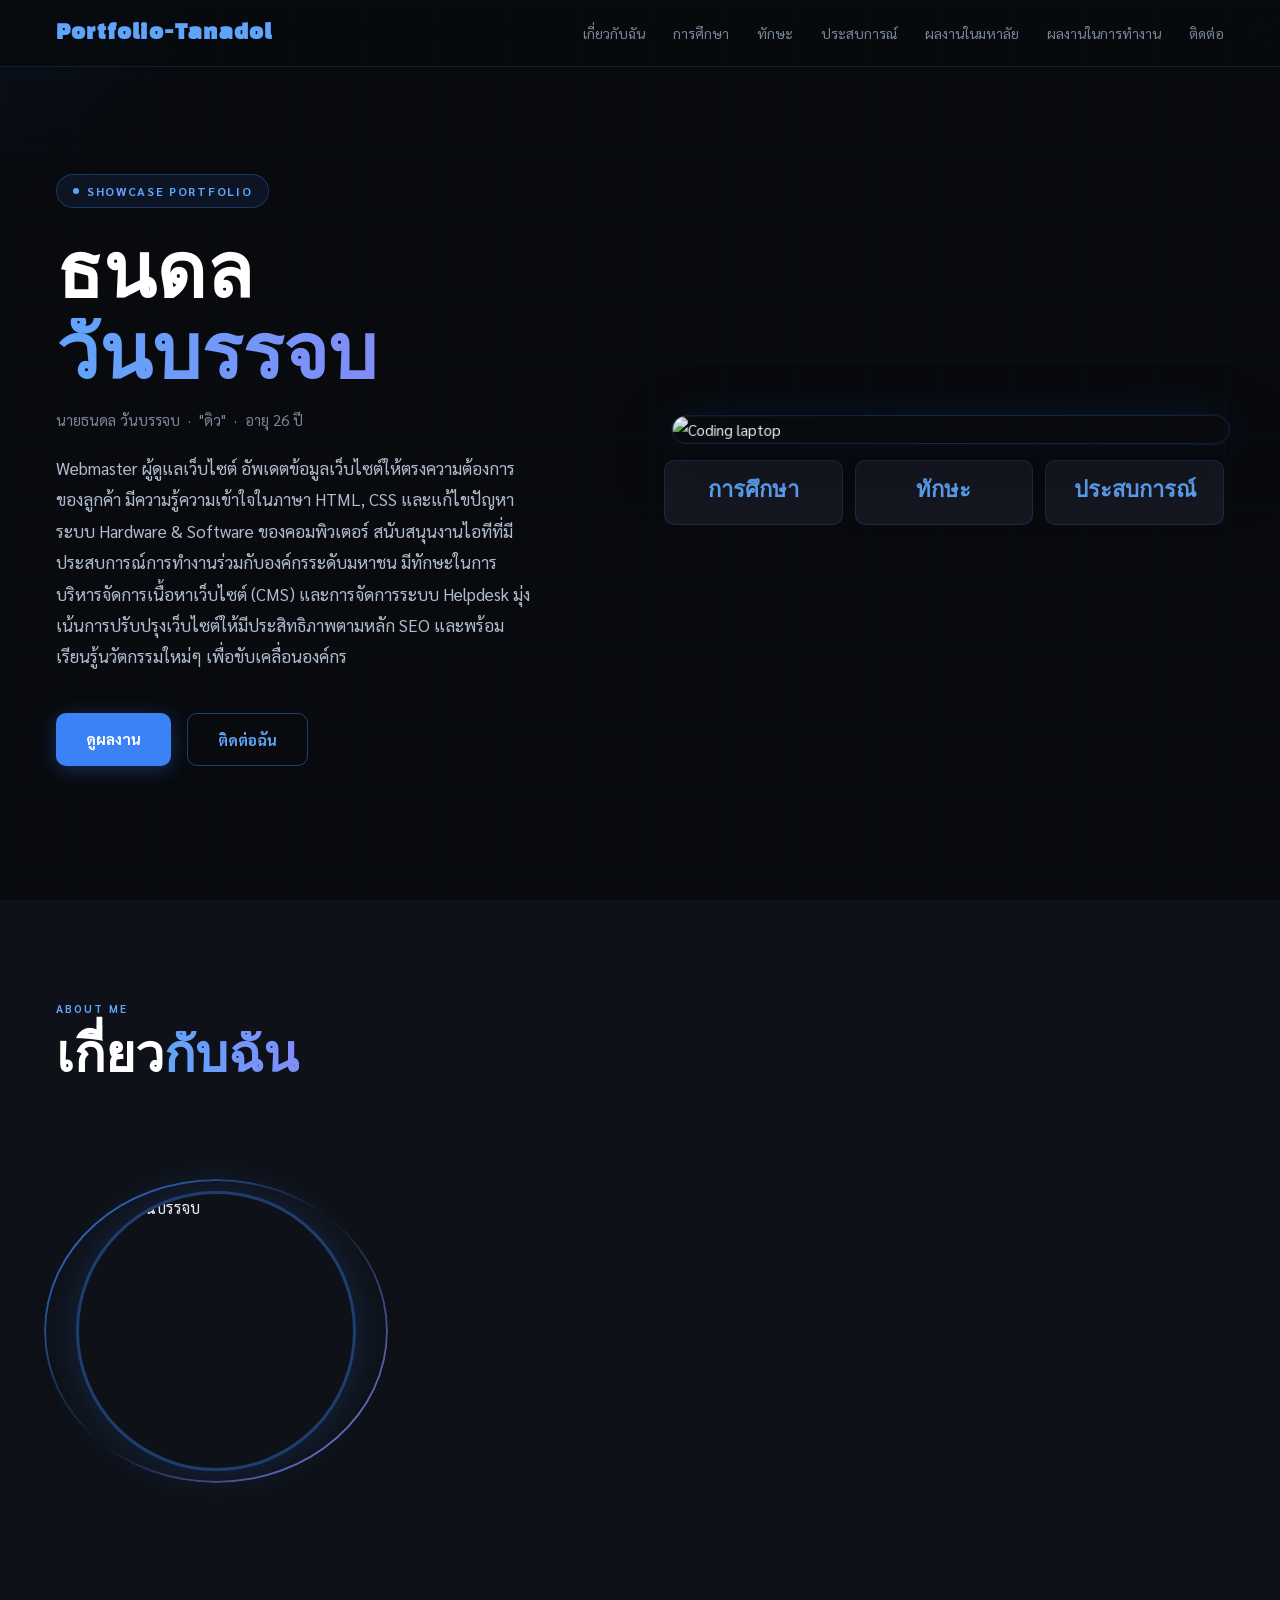
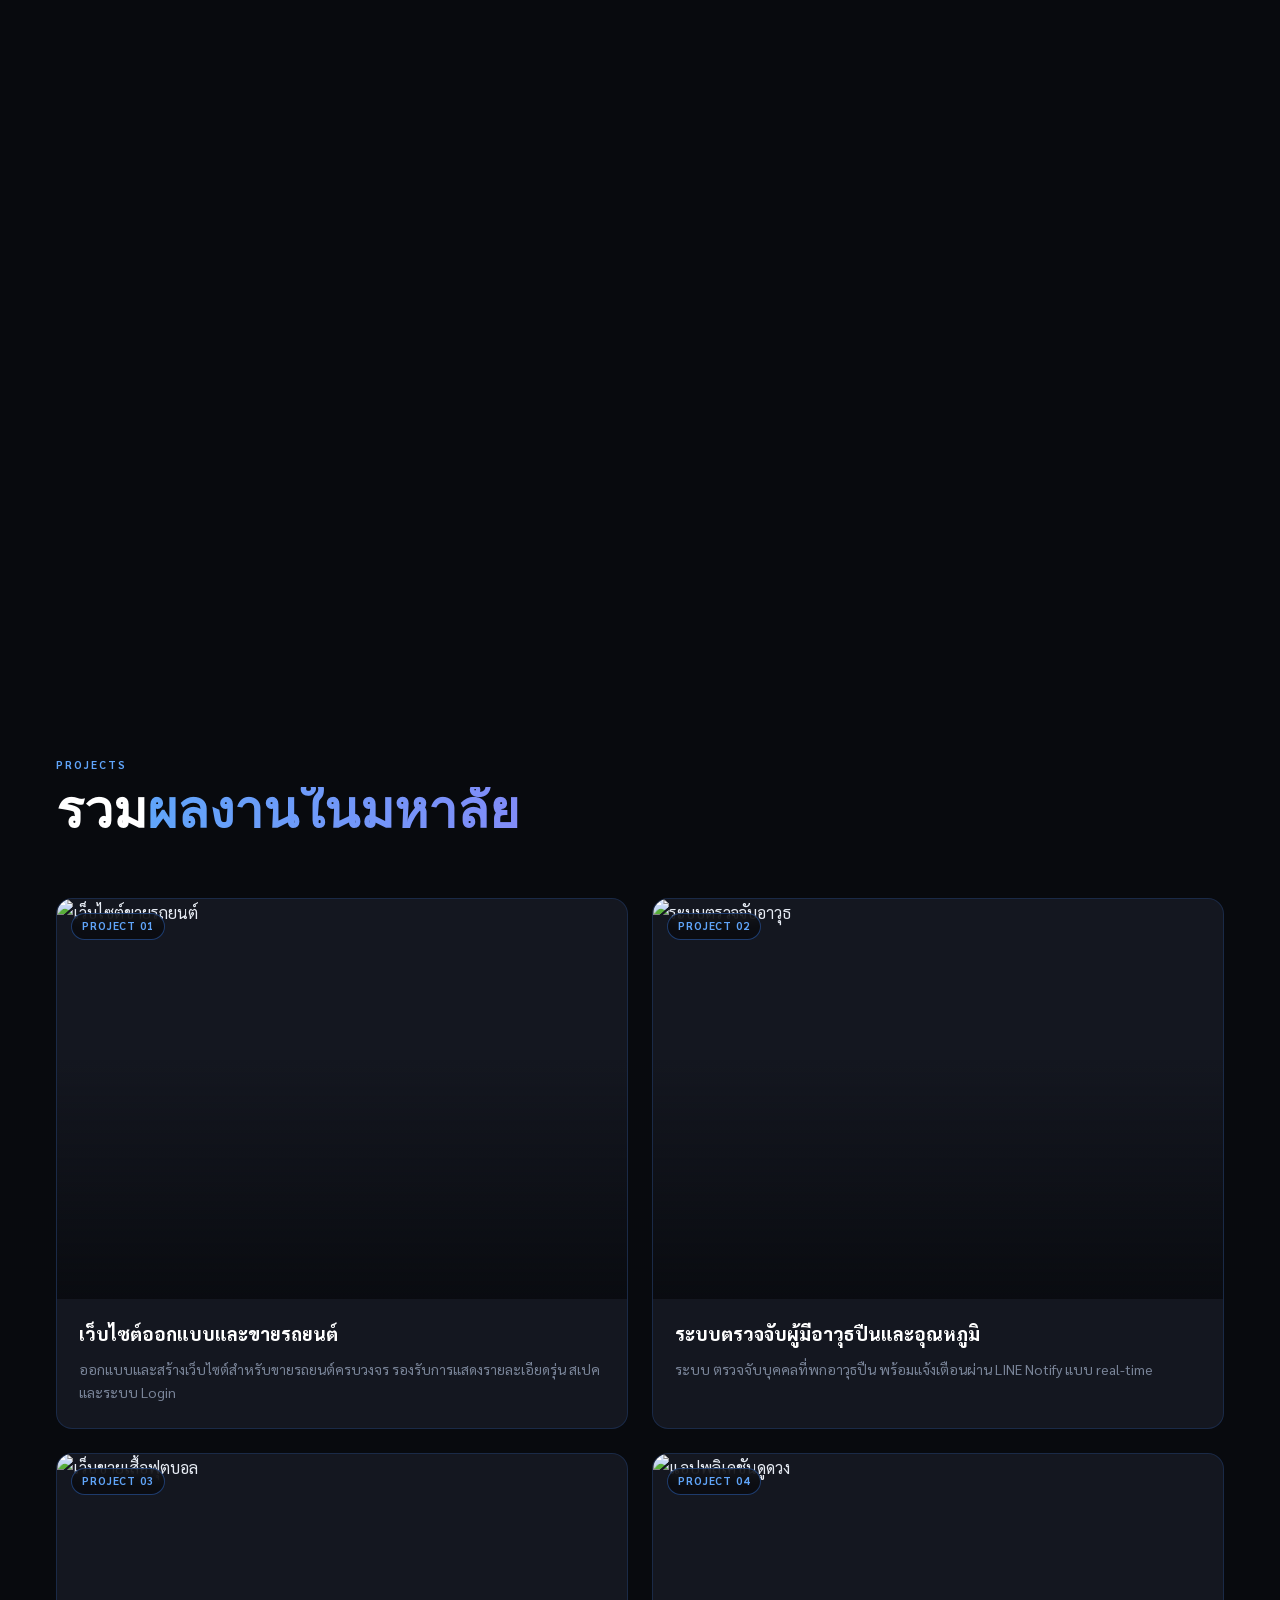
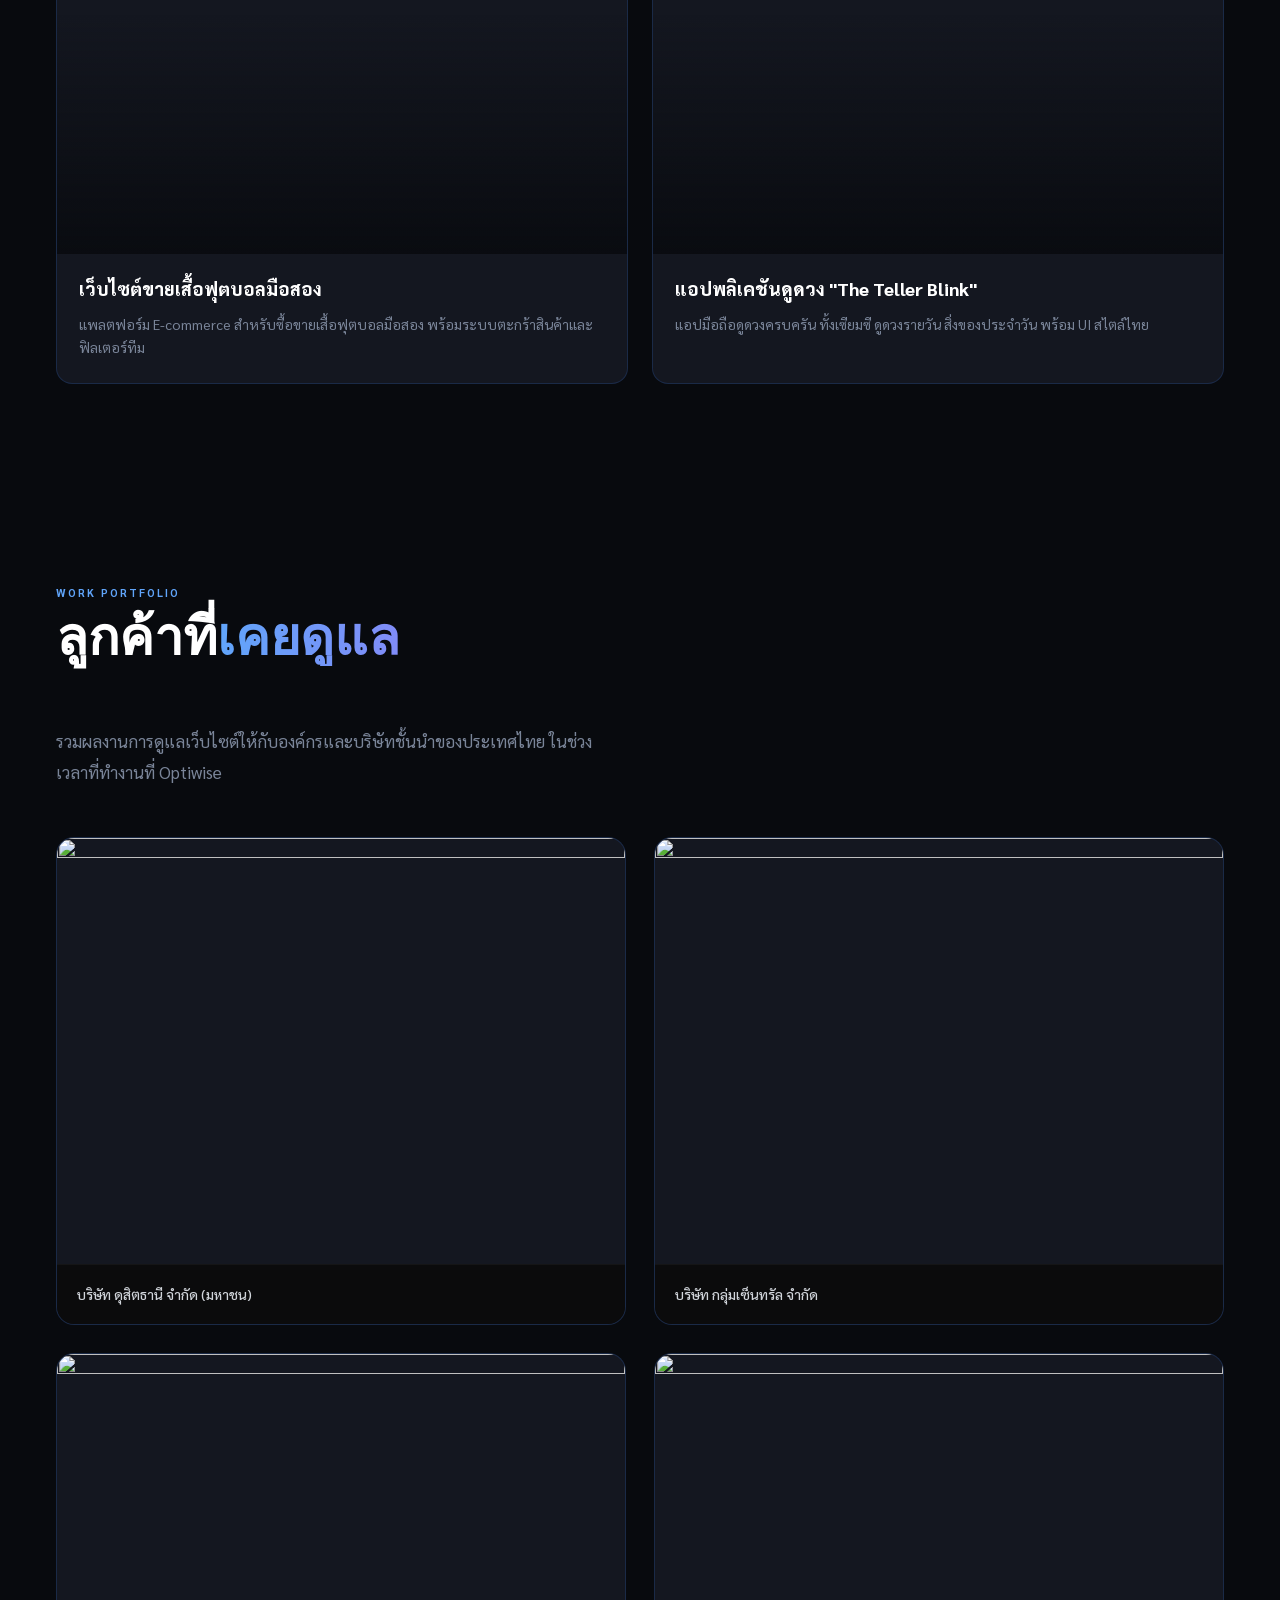
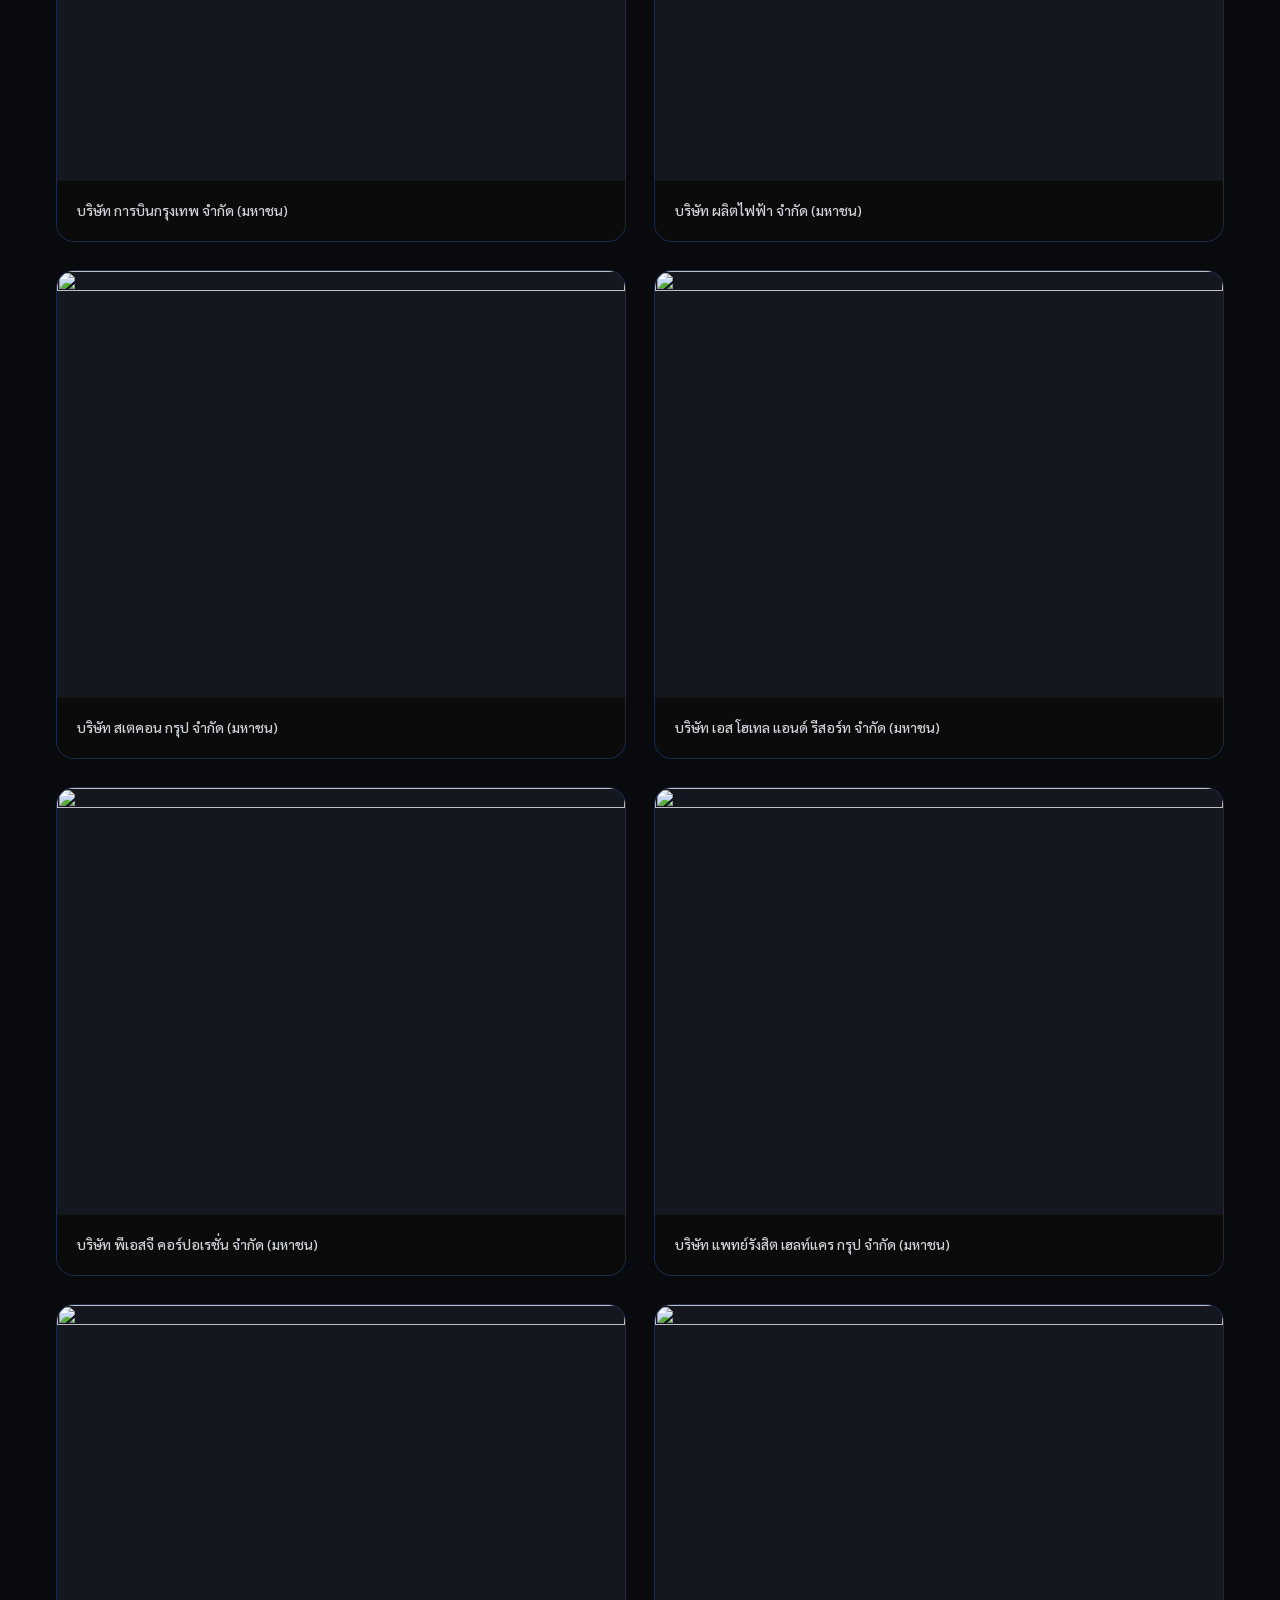
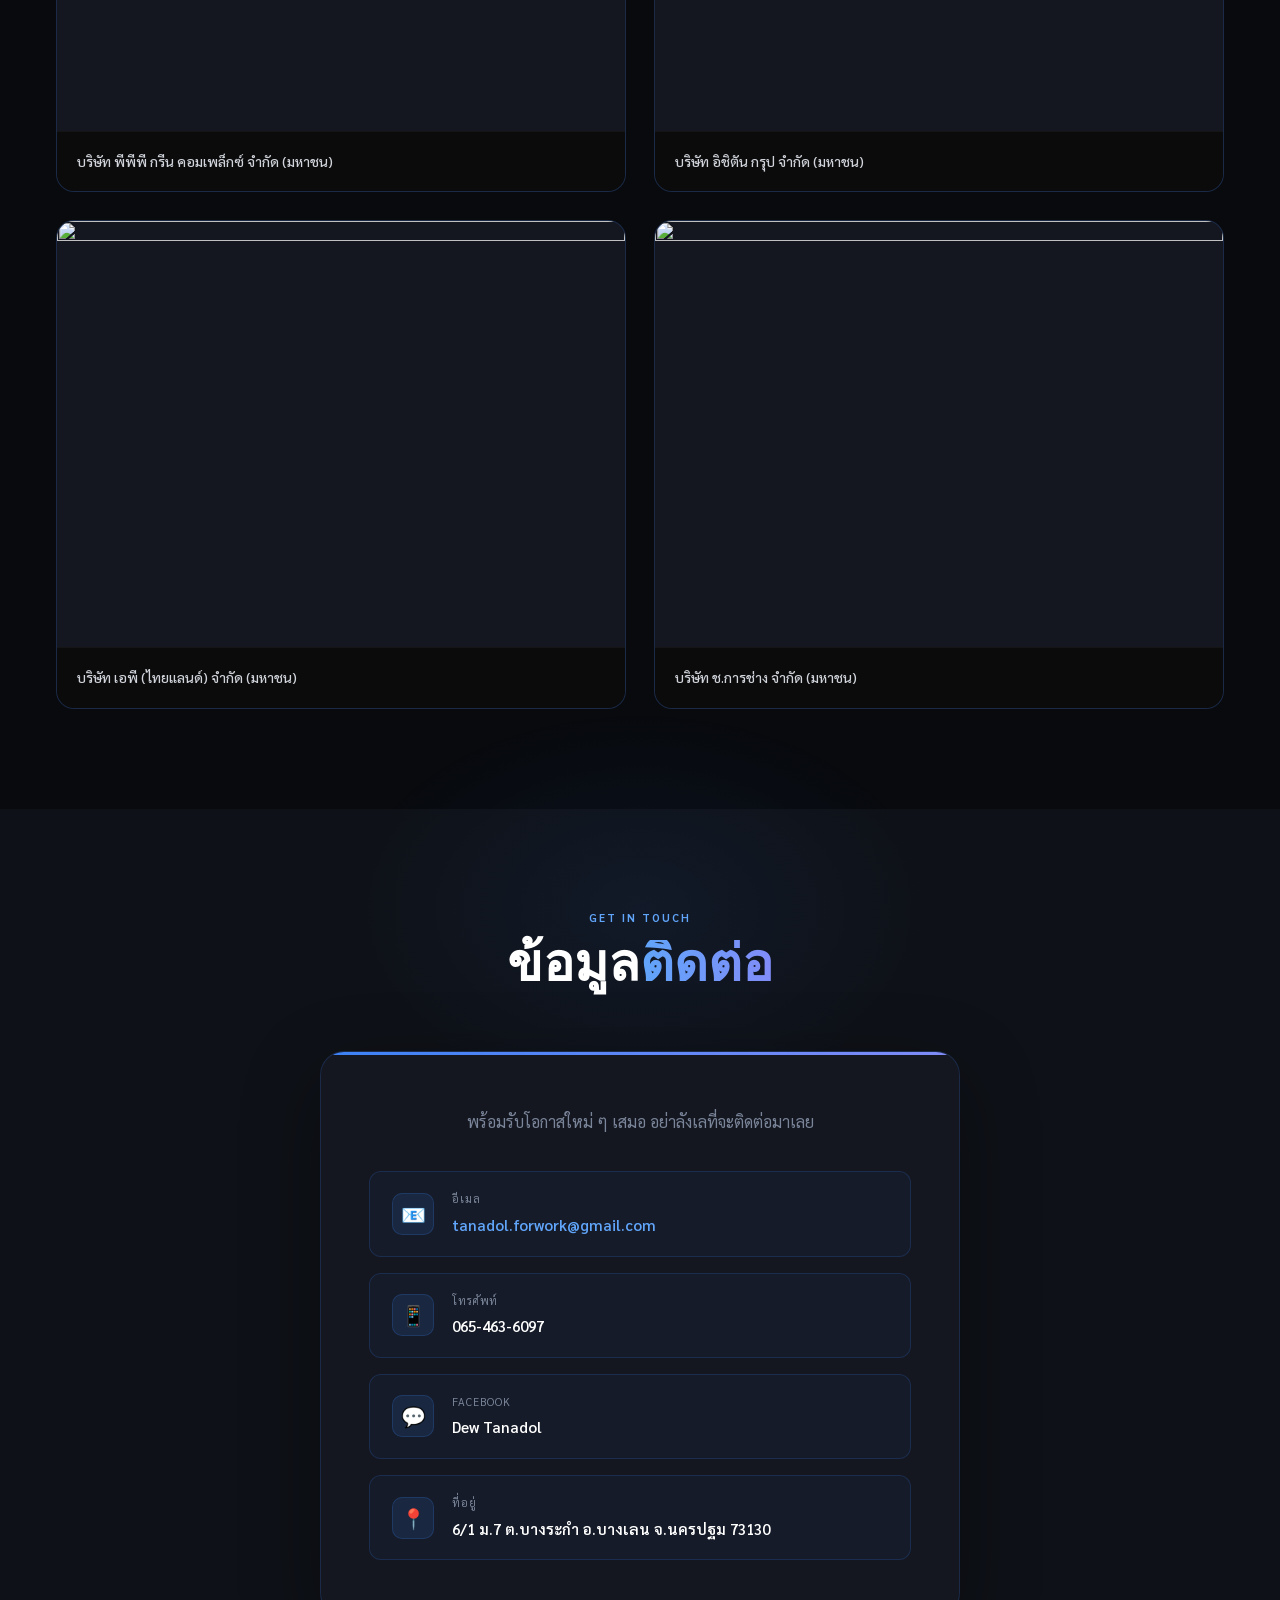
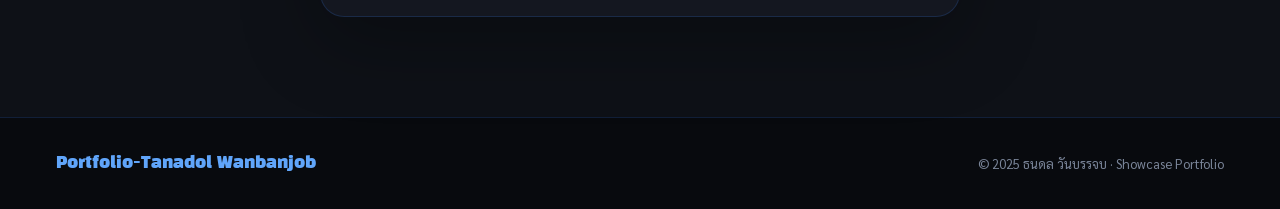
==== index.html @ cc764ca2 "Add additional font styles and preconnect links" ====
<!DOCTYPE html>
<html lang="th">

<head>
  <meta charset="UTF-8">
  <meta name="viewport" content="width=device-width, initial-scale=1.0">
  <title>Portfolio-Tanadol Wanbanjob</title>
  <link
    href="https://fonts.googleapis.com/css2?family=Sarabun:wght@300;400;600;700;800&family=Black+Han+Sans&display=swap"
    rel="stylesheet">
  <link rel="stylesheet" href="css/style.css">
  <link rel="preconnect" href="https://fonts.googleapis.com">
  <link rel="preconnect" href="https://fonts.gstatic.com" crossorigin>
  <link rel="stylesheet" href="https://cdnjs.cloudflare.com/ajax/libs/font-awesome/6.5.2/css/all.min.css">
  <link href="https://fonts.googleapis.com/css2?family=Prompt:wght@300;400;600&family=Plus+Jakarta+Sans:wght@400;700&display=swap" rel="stylesheet">
</head>

<body>

  <div id="progress"></div>
  <div class="cursor-glow" id="cursorGlow"></div>

  <!-- NAV -->
  <nav id="mainNav">
    <a class="nav-logo" href="#hero">Portfolio-Tanadol</a>
    <ul class="nav-links">
      <li><a href="#about">เกี่ยวกับฉัน</a></li>
      <li><a href="#education">การศึกษา</a></li>
      <li><a href="#skills">ทักษะ</a></li>
      <li><a href="#experience">ประสบการณ์</a></li>
      <li><a href="#college-projects">ผลงานในมหาลัย</a></li>
      <li><a href="#work-projects">ผลงานในการทำงาน</a></li>
      <li><a href="#contact">ติดต่อ</a></li>
    </ul>
  </nav>

  <!-- HERO -->
  <section id="hero">
    <div class="hero-particles" id="particles"></div>
    <div class="hero-grid-lines"></div>

    <div class="hero-left">
      <div class="hero-tag">
        <div class="dot"></div>Showcase Portfolio
      </div>
      <h1 class="hero-name">ธนดล<br><span class="blue">วันบรรจบ</span></h1>
      <p class="hero-subtitle">นายธนดล วันบรรจบ &nbsp;·&nbsp; "ดิว" &nbsp;·&nbsp; อายุ 26 ปี</p>
      <p class="hero-desc">Webmaster ผู้ดูแลเว็บไซต์ อัพเดตข้อมูลเว็บไซต์ให้ตรงความต้องการของลูกค้า
        มีความรู้ความเข้าใจในภาษา HTML, CSS และแก้ไขปัญหาระบบ Hardware &amp; Software ของคอมพิวเตอร์
        สนับสนุนงานไอทีที่มีประสบการณ์การทำงานร่วมกับองค์กรระดับมหาชน มีทักษะในการบริหารจัดการเนื้อหาเว็บไซต์ (CMS)
        และการจัดการระบบ Helpdesk มุ่งเน้นการปรับปรุงเว็บไซต์ให้มีประสิทธิภาพตามหลัก SEO และพร้อมเรียนรู้นวัตกรรมใหม่ๆ
        เพื่อขับเคลื่อนองค์กร</p>
      <div class="hero-cta">
        <a href="#work-projects" class="btn btn-primary">ดูผลงาน</a>
        <a href="#contact" class="btn btn-outline">ติดต่อฉัน</a>
      </div>
    </div>

    <div class="hero-right">
      <div class="hero-laptop-frame">
        <img src="/Portfolio/assets/notebook-1.webp" alt="Coding laptop" loading="eager">
      </div>
      <div class="hero-stats">
        <div class="stat-pill">
          <div class="stat-num">การศึกษา</div>
          <div class="stat-lbl"></div>
        </div>
        <div class="stat-pill">
          <div class="stat-num">ทักษะ</div>
          <div class="stat-lbl"></div>
        </div>
        <div class="stat-pill">
          <div class="stat-num">ประสบการณ์</div>
          <div class="stat-lbl"></div>
        </div>
      </div>
    </div>
  </section>

  <!-- ABOUT -->
  <section id="about">
    <div class="section-label reveal">About Me</div>
    <h2 class="section-title reveal">เกี่ยว<span class="blue">กับฉัน</span></h2>
    <div class="about-grid">
      <div class="profile-wrap reveal">
        <div class="profile-ring"></div>
        <img src="/Portfolio/assets/tanadol-1.webp" alt="ธนดล วันบรรจบ" class="profile-img">
        <div class="profile-badge">Webmaster</div>
      </div>
      <div class="info-grid reveal reveal-delay-1">
        <div class="info-row"><span class="info-label">ชื่อ</span><span class="info-value">นายธนดล วันบรรจบ</span></div>
        <div class="info-row"><span class="info-label">ชื่อเล่น</span><span class="info-value">ดิว</span></div>
        <div class="info-row"><span class="info-label">อายุ</span><span class="info-value">26 ปี</span></div>
        <div class="info-row"><span class="info-label">อีเมล</span><span class="info-value"><a
              href="mailto:tanadol.forwork@gmail.com">tanadol.forwork@gmail.com</a></span></div>
        <div class="info-row"><span class="info-label">โทรศัพท์</span><span class="info-value">065-463-6097</span></div>
        <div class="info-row"><span class="info-label">Facebook</span><span class="info-value">Dew Tanadol</span></div>
        <div class="info-row"><span class="info-label">ที่อยู่</span><span class="info-value">6/1 ม.7 ต.บางระกำ อ.บางเลน
            จ.นครปฐม 73130</span></div>
      </div>
    </div>
  </section>

  <!-- EDUCATION -->
  <section id="education">
    <div class="section-label reveal">Education</div>
    <h2 class="section-title reveal">การ<span class="blue">ศึกษา</span></h2>
    <div class="edu-grid">
      <div class="edu-card reveal">
        <img src="/Portfolio/assets/school-1.webp" alt="โรงเรียนพระปฐมวิทยาลัย" class="edu-img">
        <div class="edu-body">
          <div class="edu-year">2018</div>
          <div class="edu-school">โรงเรียนพระปฐมวิทยาลัย</div>
          <div class="edu-detail">แผนการเรียนวิทย์-คอม (วิทยาศาสตร์-คอมพิวเตอร์)</div>
        </div>
      </div>
      <div class="edu-card reveal reveal-delay-1">
        <img src="/Portfolio/assets/college-1.webp" alt="มหาวิทยาลัยศิลปากร" class="edu-img">
        <div class="edu-body">
          <div class="edu-year">2023</div>
          <div class="edu-school">มหาวิทยาลัยศิลปากร</div>
          <div class="edu-detail">คณะวิทยาศาสตร์ · สาขาเทคโนโลยีสารสนเทศ</div>
        </div>
      </div>
    </div>
  </section>

  <!-- SKILLS -->
  <section id="skills">
    <div class="section-label reveal">Skills</div>
    <h2 class="section-title reveal">ความ<span class="blue">สามารถ</span></h2>
    <div class="skills-grid">
      <div class="skill-card reveal">
        <div class="skill-icon">🌐</div>
        <div class="skill-name">Web Management</div>
        <div class="skill-desc">อัพเดตข้อมูล ดูแลเว็บไซต์ให้ทันสมัยและทำงานได้อย่างมีประสิทธิภาพ</div>
      </div>
      <div class="skill-card reveal reveal-delay-1">
        <div class="skill-icon">💻</div>
        <div class="skill-name">HTML &amp; Web Dev</div>
        <div class="skill-desc">มีความรู้ความเข้าใจในภาษา HTML สามารถสร้างและแก้ไขหน้าเว็บได้</div>
      </div>
      <div class="skill-card reveal reveal-delay-2">
        <div class="skill-icon">⚙️</div>
        <div class="skill-name">CMS</div>
        <div class="skill-desc">มีความเข้าใจในการใช้งาน Content Management System ต่าง ๆ</div>
      </div>
      <div class="skill-card reveal reveal-delay-3">
        <div class="skill-icon">🖥️</div>
        <div class="skill-name">IT Support</div>
        <div class="skill-desc">แก้ไขปัญหา Hardware &amp; Software คอมพิวเตอร์ได้อย่างมีประสิทธิภาพ</div>
      </div>
    </div>
  </section>

  <!-- EXPERIENCE -->
  <section id="experience">
    <div class="section-label reveal">Experience</div>
    <h2 class="section-title reveal">ประสบ<span class="blue">การณ์</span></h2>
    <div class="exp-wrap">
      <div class="exp-card reveal">
        <div class="exp-shine"></div>
        <div class="exp-company">Optiwise Co., Ltd.</div>
        <div><span class="exp-position">Webmaster</span></div>
        <div class="exp-period">📅 มิถุนายน 2024 – สิงหาคม 2025</div>
      </div>
      <div class="exp-timeline reveal reveal-delay-1">
        <h3>เส้นทางการเรียนรู้</h3>
        <div class="tl-item">
          <div class="tl-line">
            <div class="tl-dot"></div>
            <div class="tl-connector"></div>
          </div>
          <div class="tl-content">
            <div class="tl-year">2018</div>
            <div class="tl-text">เริ่มเรียนวิทย์-คอม ที่ ร.ร.พระปฐมวิทยาลัย</div>
          </div>
        </div>
        <div class="tl-item">
          <div class="tl-line">
            <div class="tl-dot"></div>
            <div class="tl-connector"></div>
          </div>
          <div class="tl-content">
            <div class="tl-year">2023</div>
            <div class="tl-text">จบการศึกษา IT สาขาเทคโนโลยีสารสนเทศ ม.ศิลปากร</div>
          </div>
        </div>
        <div class="tl-item">
          <div class="tl-line">
            <div class="tl-dot"></div>
            <div class="tl-connector"></div>
          </div>
          <div class="tl-content">
            <div class="tl-year">2024</div>
            <div class="tl-text">เข้าร่วมงาน Optiwise Co., Ltd. ตำแหน่ง Webmaster</div>
          </div>
        </div>
        <div class="tl-item">
          <div class="tl-line">
            <div class="tl-dot"></div>
          </div>
          <div class="tl-content">
            <div class="tl-year">2025</div>
            <div class="tl-text">อัพเดทข้อมูลและดูแลเว็บไซต์บริษัทชั้นนำของไทย</div>
          </div>
        </div>
      </div>
    </div>
  </section>

  <!-- PROJECTS -->
  <section id="college-projects">
    <div class="section-label reveal">Projects</div>
    <h2 class="section-title reveal">รวม<span class="blue">ผลงานในมหาลัย</span></h2>
    <div class="proj-grid">
      <div class="proj-card reveal">
        <div class="proj-thumb">
          <img src="/Portfolio/assets/project-1.webp" alt="เว็บไซต์ขายรถยนต์">
          <div class="proj-overlay"></div>
          <div class="proj-num">PROJECT 01</div>
        </div>
        <div class="proj-body">
          <div class="proj-title">เว็บไซต์ออกแบบและขายรถยนต์</div>
          <div class="proj-desc">ออกแบบและสร้างเว็บไซต์สำหรับขายรถยนต์ครบวงจร รองรับการแสดงรายละเอียดรุ่น สเปค และระบบ
            Login</div>
        </div>
      </div>
      <div class="proj-card reveal reveal-delay-1">
        <div class="proj-thumb">
          <img src="/Portfolio/assets/project-2.webp" alt="ระบบตรวจจับอาวุธ">
          <div class="proj-overlay"></div>
          <div class="proj-num">PROJECT 02</div>
        </div>
        <div class="proj-body">
          <div class="proj-title">ระบบตรวจจับผู้มีอาวุธปืนและอุณหภูมิ</div>
          <div class="proj-desc">ระบบ ตรวจจับบุคคลที่พกอาวุธปืน พร้อมแจ้งเตือนผ่าน LINE Notify แบบ real-time</div>
        </div>
      </div>
      <div class="proj-card reveal reveal-delay-2">
        <div class="proj-thumb">
          <img src="/Portfolio/assets/project-3.webp" alt="เว็บขายเสื้อฟุตบอล">
          <div class="proj-overlay"></div>
          <div class="proj-num">PROJECT 03</div>
        </div>
        <div class="proj-body">
          <div class="proj-title">เว็บไซต์ขายเสื้อฟุตบอลมือสอง</div>
          <div class="proj-desc">แพลตฟอร์ม E-commerce สำหรับซื้อขายเสื้อฟุตบอลมือสอง พร้อมระบบตะกร้าสินค้าและฟิลเตอร์ทีม
          </div>
        </div>
      </div>
      <div class="proj-card reveal reveal-delay-3">
        <div class="proj-thumb">
          <img src="/Portfolio/assets/project-4.webp" alt="แอปพลิเคชันดูดวง">
          <div class="proj-overlay"></div>
          <div class="proj-num">PROJECT 04</div>
        </div>
        <div class="proj-body">
          <div class="proj-title">แอปพลิเคชันดูดวง "The Teller Blink"</div>
          <div class="proj-desc">แอปมือถือดูดวงครบครัน ทั้งเซียมซี ดูดวงรายวัน สิ่งของประจำวัน พร้อม UI สไตล์ไทย</div>
        </div>
      </div>
    </div>
  </section>

  <!-- CLIENTS -->
  <section id="work-projects">
    <div class="section-label reveal">Work Portfolio</div>
    <h2 class="section-title reveal">ลูกค้าที่<span class="blue">เคยดูแล</span></h2>
    <p class="clients-intro reveal">รวมผลงานการดูแลเว็บไซต์ให้กับองค์กรและบริษัทชั้นนำของประเทศไทย ในช่วงเวลาที่ทำงานที่
      Optiwise</p>
    <div class="clients-showcase">
      <div class="client-feature reveal">
        <img src="/Portfolio/assets/work-1.webp">
        <div class="client-feature-name">บริษัท ดุสิตธานี จำกัด (มหาชน)</div>
      </div>
      <div class="client-feature reveal reveal-delay-1">
        <img src="/Portfolio/assets/work-2.webp">
        <div class="client-feature-name">บริษัท กลุ่มเซ็นทรัล จำกัด</div>
      </div>
      <div class="client-feature reveal reveal-delay-2">
        <img src="/Portfolio/assets/work-3.webp">
        <div class="client-feature-name">บริษัท การบินกรุงเทพ จำกัด (มหาชน)</div>
      </div>
      <div class="client-feature reveal reveal-delay-3">
        <img src="/Portfolio/assets/work-4.webp">
        <div class="client-feature-name">บริษัท ผลิตไฟฟ้า จำกัด (มหาชน)</div>
      </div>
      <div class="client-feature reveal reveal-delay-4">
        <img src="/Portfolio/assets/work-5.webp">
        <div class="client-feature-name">บริษัท สเตคอน กรุป จำกัด (มหาชน)</div>
      </div>
      <div class="client-feature reveal reveal-delay-5">
        <img src="/Portfolio/assets/work-6.webp">
        <div class="client-feature-name">บริษัท เอส โฮเทล แอนด์ รีสอร์ท จำกัด (มหาชน)</div>
      </div>
      <div class="client-feature reveal reveal-delay-6">
        <img src="/Portfolio/assets/work-7.webp">
        <div class="client-feature-name">บริษัท พีเอสจี คอร์ปอเรชั่น จำกัด (มหาชน)</div>
      </div>
      <div class="client-feature reveal reveal-delay-7">
        <img src="/Portfolio/assets/work-8.webp">
        <div class="client-feature-name">บริษัท แพทย์รังสิต เฮลท์แคร กรุป จำกัด (มหาชน)</div>
      </div>
      <div class="client-feature reveal reveal-delay-8">
        <img src="/Portfolio/assets/work-9.webp">
        <div class="client-feature-name">บริษัท พีพีพี กรีน คอมเพล็กซ์ จำกัด (มหาชน)</div>
      </div>
      <div class="client-feature reveal reveal-delay-9">
        <img src="/Portfolio/assets/work-10.webp">
        <div class="client-feature-name">บริษัท อิชิตัน กรุป จำกัด (มหาชน)</div>
      </div>
      <div class="client-feature reveal reveal-delay-10">
        <img src="/Portfolio/assets/work-11.webp">
        <div class="client-feature-name">บริษัท เอพี (ไทยแลนด์) จำกัด (มหาชน)</div>
      </div>
      <div class="client-feature reveal reveal-delay-11">
        <img src="/Portfolio/assets/work-12.webp">
        <div class="client-feature-name">บริษัท ช.การช่าง จำกัด (มหาชน)</div>
      </div>
    </div>
    <!-- <div class="clients-grid">
    <div class="client-chip reveal">บริษัท ผลิตไฟฟ้า จำกัด (มหาชน)</div>
    <div class="client-chip reveal reveal-delay-1">บริษัท สเตคอน กรุป จำกัด (มหาชน)</div>
    <div class="client-chip reveal reveal-delay-2">บริษัท เอส โฮเทล แอนด์ รีสอร์ท จำกัด (มหาชน)</div>
    <div class="client-chip reveal reveal-delay-3">บริษัท พีเอสจี คอร์ปอเรชั่น จำกัด (มหาชน)</div>
    <div class="client-chip reveal">บริษัท แพทย์รังสิต เฮลท์แคร กรุป จำกัด (มหาชน)</div>
    <div class="client-chip reveal reveal-delay-1">บริษัท พีพีพี กรีน คอมเพล็กซ์ จำกัด (มหาชน)</div>
    <div class="client-chip reveal reveal-delay-2">บริษัท อิชิตัน กรุป จำกัด (มหาชน)</div>
    <div class="client-chip reveal reveal-delay-3">บริษัท เอพี (ไทยแลนด์) จำกัด (มหาชน)</div>
    <div class="client-chip reveal">บริษัท ช.การช่าง จำกัด (มหาชน)</div>
  </div> -->
  </section>

  <!-- CONTACT -->
  <section id="contact">
    <div class="contact-glow"></div>
    <div class="section-label reveal" style="text-align:center">Get In Touch</div>
    <h2 class="section-title reveal" style="text-align:center">ข้อมูล<span class="blue">ติดต่อ</span></h2>
    <div class="contact-card reveal">
      <p class="contact-subtitle">พร้อมรับโอกาสใหม่ ๆ เสมอ อย่าลังเลที่จะติดต่อมาเลย</p>
      <div class="contact-items">
        <div class="contact-row">
          <div class="contact-icon-wrap">📧</div>
          <div>
            <div class="contact-label">อีเมล</div>
            <div class="contact-val"><a href="mailto:tanadol.forwork@gmail.com">tanadol.forwork@gmail.com</a></div>
          </div>
        </div>
        <div class="contact-row">
          <div class="contact-icon-wrap">📱</div>
          <div>
            <div class="contact-label">โทรศัพท์</div>
            <div class="contact-val">065-463-6097</div>
          </div>
        </div>
        <div class="contact-row">
          <div class="contact-icon-wrap">💬</div>
          <div>
            <div class="contact-label">Facebook</div>
            <div class="contact-val">Dew Tanadol</div>
          </div>
        </div>
        <div class="contact-row">
          <div class="contact-icon-wrap">📍</div>
          <div>
            <div class="contact-label">ที่อยู่</div>
            <div class="contact-val">6/1 ม.7 ต.บางระกำ อ.บางเลน จ.นครปฐม 73130</div>
          </div>
        </div>
      </div>
    </div>
  </section>

  <footer>
    <span class="foot-brand">Portfolio-Tanadol Wanbanjob</span>
    <span>© 2025 ธนดล วันบรรจบ · Showcase Portfolio</span>
  </footer>

  <script src="js/main.js"></script>
</body>

</html>
---- css/style.css ----
*, *::before, *::after { box-sizing: border-box; margin: 0; padding: 0; }
:root {
  --black: #080a0e;
  --dark: #0e1117;
  --card: #141720;
  --card2: #1a1f2e;
  --blue: #3b82f6;
  --blue-bright: #60a5fa;
  --blue-glow: rgba(59,130,246,0.35);
  --text: #e8edf5;
  --muted: #7a8599;
  --border: rgba(59,130,246,0.18);
}
html { scroll-behavior: smooth; }
body {
  background: var(--black);
  color: var(--text);
  font-family: 'Sarabun', sans-serif;
  font-size: 16px;
  line-height: 1.7;
  overflow-x: hidden;
}

/* Cursor glow */
.cursor-glow {
  position: fixed; width: 400px; height: 400px;
  border-radius: 50%;
  background: radial-gradient(circle, rgba(59,130,246,0.06) 0%, transparent 70%);
  pointer-events: none; z-index: 0;
  transform: translate(-50%, -50%);
  transition: left 0.15s ease, top 0.15s ease;
}

/* === NAV === */
nav {
  position: fixed; top: 0; left: 0; right: 0; z-index: 200;
  padding: 16px 56px;
  display: flex; align-items: center; justify-content: space-between;
  background: rgba(8,10,14,0.8);
  backdrop-filter: blur(16px);
  border-bottom: 0.5px solid var(--border);
  transition: padding 0.3s;
}
.nav-logo {
  font-size: 20px; font-weight: 800; color: var(--blue-bright);
  letter-spacing: 0.06em; text-decoration: none;
  font-family: 'Black Han Sans', sans-serif;
}
.nav-links { display: flex; gap: 28px; list-style: none; }
.nav-links a {
  font-size: 14px; color: var(--muted); text-decoration: none;
  transition: color 0.2s; position: relative; padding-bottom: 2px;
}
.nav-links a::after {
  content:''; position: absolute; bottom:0; left:0; right:100%; height:1.5px;
  background: var(--blue-bright); transition: right 0.25s ease;
}
.nav-links a:hover { color: var(--blue-bright); }
.nav-links a:hover::after { right: 0; }

/* === HERO === */
#hero {
  min-height: 100vh;
  display: grid; grid-template-columns: 1fr 1fr;
  align-items: center;
  padding: 100px 56px 60px;
  position: relative; overflow: hidden; gap: 48px;
}
.hero-particles { position: absolute; inset: 0; overflow: hidden; z-index: 0; }
.hero-particles span {
  position: absolute; border-radius: 50%;
  background: var(--blue-bright); opacity: 0;
  animation: floatParticle var(--dur) var(--delay) infinite ease-in-out;
}
@keyframes floatParticle {
  0%,100% { transform: translateY(0) scale(1); opacity: 0; }
  20% { opacity: 0.6; }
  50% { transform: translateY(-80px) scale(1.2); opacity: 0.3; }
  80% { opacity: 0.1; }
}
.hero-grid-lines {
  position: absolute; inset: 0; z-index: 0;
  background-image: linear-gradient(rgba(59,130,246,0.035) 1px, transparent 1px),
                    linear-gradient(90deg, rgba(59,130,246,0.035) 1px, transparent 1px);
  background-size: 72px 72px;
  animation: gridShift 20s linear infinite;
}
@keyframes gridShift {
  0% { background-position: 0 0; }
  100% { background-position: 72px 72px; }
}

.hero-left { position: relative; z-index: 1; }
.hero-tag {
  display: inline-flex; align-items: center; gap: 8px;
  font-size: 12px; color: var(--blue-bright); letter-spacing: 0.14em;
  text-transform: uppercase; font-weight: 700;
  background: rgba(59,130,246,0.1); border: 1px solid rgba(59,130,246,0.3);
  padding: 6px 16px; border-radius: 100px; margin-bottom: 28px;
  animation: slideInLeft 0.7s ease both;
}
.hero-tag .dot {
  width: 6px; height: 6px; border-radius: 50%;
  background: var(--blue-bright); animation: pulse 2s infinite;
}
@keyframes pulse { 0%,100%{opacity:1;transform:scale(1)} 50%{opacity:0.3;transform:scale(0.7)} }
@keyframes slideInLeft {
  from { opacity:0; transform: translateX(-30px); }
  to { opacity:1; transform: translateX(0); }
}

.hero-name {
  font-family: 'Black Han Sans', sans-serif;
  font-size: clamp(48px, 6vw, 82px);
  line-height: 1.05; color: #fff; margin-bottom: 10px;
  animation: slideInLeft 0.7s 0.1s ease both;
}
.hero-name .blue {
  color: transparent;
  background: linear-gradient(90deg, var(--blue-bright), #818cf8);
  -webkit-background-clip: text; background-clip: text;
}
.hero-subtitle {
  font-size: 15px; color: var(--muted); margin-bottom: 20px;
  animation: slideInLeft 0.7s 0.2s ease both;
}
.hero-desc {
  font-size: 17px; color: #b0bccf; max-width: 480px; line-height: 1.85;
  margin-bottom: 40px;
  animation: slideInLeft 0.7s 0.3s ease both;
}
.hero-cta {
  display: flex; gap: 16px; flex-wrap: wrap;
  animation: slideInLeft 0.7s 0.4s ease both;
}
.btn {
  padding: 13px 30px; border-radius: 10px; font-size: 15px; font-weight: 700;
  text-decoration: none; transition: all 0.25s; cursor: pointer;
  font-family: 'Sarabun', sans-serif; display: inline-block;
}
.btn-primary {
  background: var(--blue); color: #fff; border: none;
  box-shadow: 0 4px 20px rgba(59,130,246,0.3);
}
.btn-primary:hover {
  background: #2563eb;
  box-shadow: 0 6px 28px rgba(59,130,246,0.5);
  transform: translateY(-3px);
}
.btn-outline {
  background: transparent; color: var(--blue-bright);
  border: 1.5px solid rgba(59,130,246,0.45);
}
.btn-outline:hover {
  background: rgba(59,130,246,0.1);
  border-color: var(--blue-bright);
  transform: translateY(-3px);
}

.hero-right {
  position: relative; z-index: 1;
  animation: slideInRight 0.9s 0.2s ease both;
}
@keyframes slideInRight {
  from { opacity:0; transform: translateX(40px); }
  to { opacity:1; transform: translateX(0); }
}
.hero-laptop-frame {
  border-radius: 16px; overflow: hidden;
  border: 1px solid rgba(59,130,246,0.25);
  box-shadow: 0 20px 60px rgba(0,0,0,0.5), 0 0 40px rgba(59,130,246,0.12);
  transform: perspective(1000px) rotateY(-5deg) rotateX(3deg);
  transition: transform 0.4s ease;
}
.hero-laptop-frame:hover {
  transform: perspective(1000px) rotateY(0deg) rotateX(0deg);
}
.hero-laptop-frame img { width: 100%; display: block; }
.hero-stats {
  display: grid; grid-template-columns: repeat(3, 1fr); gap: 12px; margin-top: 16px;
}
.stat-pill {
  background: var(--card); border: 1px solid var(--border);
  border-radius: 10px; padding: 12px 16px; text-align: center;
  transition: transform 0.2s, border-color 0.2s;
}
.stat-pill:hover { transform: translateY(-3px); border-color: rgba(59,130,246,0.4); }
.stat-num { font-size: 22px; font-weight: 800; color: var(--blue-bright); font-family: 'Black Han Sans',sans-serif; }
.stat-lbl { font-size: 12px; color: var(--muted); margin-top: 2px; }

/* === SECTION BASE === */
section { padding: 100px 56px; position: relative; }
.section-label {
  font-size: 11px; letter-spacing: 0.18em; text-transform: uppercase;
  color: var(--blue-bright); font-weight: 700; margin-bottom: 10px;
}
.section-title {
  font-family: 'Black Han Sans', sans-serif;
  font-size: clamp(34px, 4.5vw, 52px); line-height: 1.1;
  color: #fff; margin-bottom: 56px;
}
.section-title .blue {
  color: transparent;
  background: linear-gradient(90deg, var(--blue-bright), #818cf8);
  -webkit-background-clip: text; background-clip: text;
}

/* Reveal animation */
.reveal {
  opacity: 0; transform: translateY(36px);
  transition: opacity 0.7s ease, transform 0.7s ease;
}
.reveal.visible { opacity: 1; transform: translateY(0); }
.reveal-delay-1 { transition-delay: 0.1s; }
.reveal-delay-2 { transition-delay: 0.2s; }
.reveal-delay-3 { transition-delay: 0.3s; }
.reveal-delay-4 { transition-delay: 0.4s; }

/* === ABOUT === */
#about { background: var(--dark); }
.about-grid {
  display: grid; grid-template-columns: 320px 1fr; gap: 72px; align-items: center;
}
.profile-wrap { position: relative; display: flex; justify-content: center; }
.profile-ring {
  position: absolute; inset: -12px;
  border-radius: 50%; border: 2px solid transparent;
  background: linear-gradient(135deg, var(--blue), transparent, #818cf8) border-box;
  -webkit-mask: linear-gradient(#fff 0 0) padding-box, linear-gradient(#fff 0 0);
  -webkit-mask-composite: destination-out;
  mask-composite: exclude;
  animation: ringRotate 6s linear infinite;
}
@keyframes ringRotate { to { transform: rotate(360deg); } }
.profile-img {
  width: 280px; height: 280px; border-radius: 50%;
  object-fit: cover; object-position: top center;
  border: 3px solid rgba(59,130,246,0.4);
  box-shadow: 0 0 40px rgba(59,130,246,0.2);
  display: block;
}
.profile-badge {
  position: absolute; bottom: 12px; right: 20px;
  background: var(--blue); color: #fff;
  font-size: 13px; font-weight: 700;
  padding: 6px 14px; border-radius: 100px;
  box-shadow: 0 4px 16px rgba(59,130,246,0.5);
  animation: badgePop 0.5s 1s ease both;
}
@keyframes badgePop {
  from { transform: scale(0); }
  to { transform: scale(1); }
}
.info-grid { display: grid; gap: 14px; }
.info-row {
  display: flex; gap: 16px; align-items: baseline;
  padding-bottom: 14px; border-bottom: 0.5px solid rgba(255,255,255,0.05);
}
.info-row:last-child { border-bottom: none; }
.info-label { font-size: 12px; color: var(--muted); min-width: 100px; text-transform: uppercase; letter-spacing: 0.05em; }
.info-value { font-size: 16px; color: var(--text); font-weight: 500; }
.info-value a { color: var(--blue-bright); text-decoration: none; }

/* === EDUCATION === */
#education { background: var(--black); }
.edu-grid { display: grid; grid-template-columns: 1fr 1fr; gap: 40px; }
.edu-card {
  background: var(--card); border: 1px solid var(--border);
  border-radius: 16px; overflow: hidden;
  transition: transform 0.3s, box-shadow 0.3s;
}
.edu-card:hover {
  transform: translateY(-6px);
  box-shadow: 0 16px 48px rgba(59,130,246,0.15);
}
.edu-img { width: 100%; height: 500px; object-fit: cover; display: block; }
.edu-body { padding: 24px; }
.edu-year {
  display: inline-block;
  font-size: 12px; font-weight: 700; color: var(--blue-bright);
  background: rgba(59,130,246,0.12); border: 1px solid rgba(59,130,246,0.3);
  padding: 3px 12px; border-radius: 100px; margin-bottom: 10px;
  letter-spacing: 0.06em;
}
.edu-school { font-size: 20px; font-weight: 800; color: #fff; margin-bottom: 6px; }
.edu-detail { font-size: 14px; color: var(--muted); line-height: 1.6; }

/* === SKILLS === */
#skills { background: var(--dark); }
.skills-grid { display: grid; grid-template-columns: repeat(auto-fit, minmax(220px, 1fr)); gap: 20px; }
.skill-card {
  background: var(--card); border: 1px solid var(--border);
  border-radius: 14px; padding: 28px; position: relative; overflow: hidden;
  transition: transform 0.3s, border-color 0.3s, box-shadow 0.3s;
}
.skill-card::before {
  content: ''; position: absolute; inset: 0;
  background: linear-gradient(135deg, rgba(59,130,246,0.07), transparent);
  opacity: 0; transition: opacity 0.3s;
}
.skill-card:hover { transform: translateY(-6px); border-color: rgba(59,130,246,0.5); box-shadow: 0 12px 40px rgba(59,130,246,0.12); }
.skill-card:hover::before { opacity: 1; }
.skill-icon {
  width: 52px; height: 52px; border-radius: 14px;
  background: rgba(59,130,246,0.12); display: flex; align-items: center;
  justify-content: center; font-size: 26px; margin-bottom: 18px;
  border: 1px solid rgba(59,130,246,0.2);
}
.skill-name { font-size: 18px; font-weight: 800; color: #fff; margin-bottom: 10px; }
.skill-desc { font-size: 14px; color: var(--muted); line-height: 1.65; }

/* === EXPERIENCE === */
#experience { background: var(--black); }
.exp-wrap { display: grid; grid-template-columns: 1fr 1fr; gap: 32px; align-items: start; }
.exp-card {
  background: var(--card); border: 1px solid var(--border);
  border-radius: 18px; padding: 40px; position: relative; overflow: hidden;
}
.exp-card::before {
  content: ''; position: absolute; top: 0; left: 0; right: 0; height: 3px;
  background: linear-gradient(90deg, var(--blue), #818cf8);
}
.exp-shine {
  position: absolute; top: -60%; right: -20%;
  width: 300px; height: 300px; border-radius: 50%;
  background: radial-gradient(circle, rgba(59,130,246,0.06), transparent 70%);
  pointer-events: none;
}
.exp-company { font-size: 28px; font-weight: 800; color: #fff; margin-bottom: 10px; }
.exp-position {
  display: inline-block; font-size: 14px; font-weight: 700;
  color: var(--blue-bright); background: rgba(59,130,246,0.12);
  border: 1px solid rgba(59,130,246,0.35); padding: 5px 16px;
  border-radius: 100px; margin-bottom: 16px;
}
.exp-period { font-size: 14px; color: var(--muted); }
.exp-timeline {
  background: var(--card2); border: 1px solid var(--border);
  border-radius: 18px; padding: 32px;
}
.exp-timeline h3 { font-size: 16px; font-weight: 700; color: var(--blue-bright); margin-bottom: 20px; text-transform: uppercase; letter-spacing: 0.08em; }
.tl-item { display: flex; gap: 16px; margin-bottom: 20px; position: relative; }
.tl-item:last-child { margin-bottom: 0; }
.tl-line { display: flex; flex-direction: column; align-items: center; }
.tl-dot { width: 10px; height: 10px; border-radius: 50%; background: var(--blue); flex-shrink: 0; margin-top: 5px; }
.tl-connector { width: 2px; flex: 1; background: rgba(59,130,246,0.2); margin: 4px 0; }
.tl-item:last-child .tl-connector { display: none; }
.tl-content { flex: 1; }
.tl-year { font-size: 11px; color: var(--blue-bright); font-weight: 700; margin-bottom: 3px; letter-spacing: 0.06em; }
.tl-text { font-size: 14px; color: var(--muted); line-height: 1.5; }

/* === PROJECTS === */
#projects { background: var(--dark); }
.proj-grid { display: grid; grid-template-columns: repeat(2, 1fr); gap: 24px; }
.proj-card {
  background: var(--card); border: 1px solid var(--border);
  border-radius: 16px; overflow: hidden;
  transition: transform 0.35s, box-shadow 0.35s, border-color 0.35s;
  cursor: pointer;
}
.proj-card:hover {
  transform: translateY(-8px) scale(1.01);
  box-shadow: 0 20px 60px rgba(0,0,0,0.4), 0 0 30px rgba(59,130,246,0.1);
  border-color: rgba(59,130,246,0.45);
}
.proj-thumb { position: relative; overflow: hidden; height: 400px; }
.proj-thumb img { width: 100%; height: 100%; object-fit: cover; object-position: top; transition: transform 0.5s ease; display: block; }
.proj-card:hover .proj-thumb img { transform: scale(1.06); }
.proj-overlay {
  position: absolute; inset: 0;
  background: linear-gradient(to top, rgba(8,10,14,0.85) 0%, transparent 60%);
}
.proj-num {
  position: absolute; top: 14px; left: 14px;
  font-size: 11px; font-weight: 700; color: var(--blue-bright);
  background: rgba(8,10,14,0.75); border: 1px solid rgba(59,130,246,0.4);
  padding: 3px 10px; border-radius: 100px; letter-spacing: 0.08em;
  backdrop-filter: blur(6px);
}
.proj-body { padding: 20px 22px 24px; }
.proj-title { font-size: 18px; font-weight: 800; color: #fff; margin-bottom: 8px; }
.proj-desc { font-size: 14px; color: var(--muted); line-height: 1.65; }

/* === CLIENTS === */
#clients { background: var(--black); }
.clients-intro { font-size: 17px; color: var(--muted); max-width: 560px; margin-bottom: 48px; line-height: 1.85; }
.clients-showcase {
  display: grid;
  grid-template-columns: repeat(2, 1fr);
  gap: 28px;
}

.client-feature {
  background: var(--card);
  border: 1px solid var(--border);
  border-radius: 18px;
  overflow: hidden;
  transition: all 0.35s ease;
}

.client-feature:hover {
  transform: translateY(-6px);
  box-shadow: 0 18px 50px rgba(0,0,0,0.45);
  border-color: rgba(59,130,246,0.45);
}

.client-feature img {
  width: 100%;
  aspect-ratio: 16 / 12;
  object-fit: cover;
  object-position: top;
  display: block;
  transition: transform 0.5s ease;
}

.client-feature:hover img {
  transform: scale(1.03);
}

.client-feature-name {
  padding: 18px 20px;
  font-size: 14px;
  font-weight: 500;
  color: #d1d5db;
  background: rgba(10,10,10,0.92);
  border-top: 1px solid rgba(255,255,255,0.04);
}

@media (max-width: 900px) {
  .clients-showcase {
    grid-template-columns: 1fr;
  }
}

.clients-grid { display: grid; grid-template-columns: repeat(auto-fill, minmax(190px, 1fr)); gap: 12px; }
.client-chip {
  background: var(--card); border: 1px solid var(--border);
  border-radius: 10px; padding: 14px 18px;
  font-size: 13px; font-weight: 500; color: var(--muted);
  transition: all 0.25s; display: flex; align-items: center; gap: 8px;
}
.client-chip::before { content: ''; width: 6px; height: 6px; border-radius: 50%; background: var(--blue); flex-shrink: 0; }
.client-chip:hover { color: #fff; border-color: rgba(59,130,246,0.45); background: rgba(59,130,246,0.06); transform: translateX(4px); }

/* === CONTACT === */
#contact { background: var(--dark); text-align: center; }
.contact-glow {
  position: absolute; top: -100px; left: 50%; transform: translateX(-50%);
  width: 600px; height: 400px; border-radius: 50%;
  background: radial-gradient(ellipse, rgba(59,130,246,0.08), transparent 70%);
  pointer-events: none;
}
.contact-card {
  max-width: 640px; margin: 0 auto;
  background: var(--card); border: 1px solid var(--border);
  border-radius: 24px; padding: 56px 48px;
  box-shadow: 0 24px 80px rgba(0,0,0,0.3);
  position: relative; overflow: hidden; z-index: 1;
}
.contact-card::before {
  content: ''; position: absolute; top: 0; left: 0; right: 0; height: 3px;
  background: linear-gradient(90deg, var(--blue), #818cf8, var(--blue));
  background-size: 200%;
  animation: gradientShift 3s linear infinite;
}
@keyframes gradientShift { 0%{background-position:0%} 100%{background-position:200%} }
.contact-subtitle { color: var(--muted); font-size: 16px; margin-bottom: 36px; }
.contact-items { display: flex; flex-direction: column; gap: 16px; text-align: left; }
.contact-row {
  display: flex; align-items: center; gap: 18px;
  padding: 18px 22px;
  background: rgba(59,130,246,0.04);
  border-radius: 12px; border: 1px solid var(--border);
  transition: border-color 0.2s, background 0.2s;
}
.contact-row:hover { border-color: rgba(59,130,246,0.4); background: rgba(59,130,246,0.08); }
.contact-icon-wrap {
  width: 42px; height: 42px; border-radius: 10px;
  background: rgba(59,130,246,0.12); display: flex; align-items: center;
  justify-content: center; font-size: 20px; flex-shrink: 0;
  border: 1px solid rgba(59,130,246,0.2);
}
.contact-label { font-size: 11px; color: var(--muted); text-transform: uppercase; letter-spacing: 0.08em; margin-bottom: 3px; }
.contact-val { font-size: 15px; font-weight: 600; color: #fff; }
.contact-val a { color: var(--blue-bright); text-decoration: none; }

/* Footer */
footer {
  background: var(--black); border-top: 0.5px solid var(--border);
  padding: 32px 56px; display: flex; justify-content: space-between; align-items: center;
  font-size: 13px; color: var(--muted);
}
footer .foot-brand { font-family: 'Black Han Sans', sans-serif; font-size: 16px; color: var(--blue-bright); }

/* Progress bar */
#progress { position: fixed; top: 0; left: 0; height: 3px; background: linear-gradient(90deg, var(--blue), #818cf8); z-index: 999; width: 0; transition: width 0.1s; }

@media (max-width: 900px) {
  nav { padding: 14px 24px; }
  .nav-links { display: none; }
  section { padding: 80px 24px; }
  #hero { grid-template-columns: 1fr; padding: 100px 24px 60px; gap: 40px; }
  .hero-right { display: none; }
  .about-grid { grid-template-columns: 1fr; }
  .edu-grid, .proj-grid { grid-template-columns: 1fr; }
  .exp-wrap { grid-template-columns: 1fr; }
  .clients-showcase { grid-template-columns: 1fr 1fr; }
  .contact-card { padding: 32px 24px; }
  footer { flex-direction: column; gap: 8px; text-align: center; padding: 24px; }
}

/* =========================================================
   RESPONSIVE SYSTEM
========================================================= */

/* ---------- LARGE DESKTOP ---------- */
@media (min-width: 1400px) {
  section,
  nav,
  #hero,
  footer {
    padding-left: 80px;
    padding-right: 80px;
  }

  .hero-name {
    font-size: 92px;
  }

  .section-title {
    font-size: 60px;
  }

  .hero-desc {
    max-width: 620px;
  }
}

/* ---------- TABLET ---------- */
@media (max-width: 1199px) {

  nav {
    padding: 16px 32px;
  }

  section {
    padding: 90px 32px;
  }

  #hero {
    grid-template-columns: 1fr;
    gap: 56px;
    padding: 140px 32px 80px;
    text-align: center;
  }

  .hero-left {
    display: flex;
    flex-direction: column;
    align-items: center;
  }

  .hero-desc {
    max-width: 720px;
  }

  .hero-cta {
    justify-content: center;
  }

  .hero-right {
    max-width: 760px;
    margin: 0 auto;
  }

  .hero-laptop-frame {
    transform: none;
  }

  .hero-stats {
    max-width: 620px;
    width: 100%;
    margin-inline: auto;
  }

  .about-grid {
    grid-template-columns: 1fr;
    gap: 48px;
    text-align: center;
  }

  .info-row {
    justify-content: center;
  }

  .edu-grid,
  .exp-wrap,
  .proj-grid,
  .clients-showcase {
    grid-template-columns: 1fr;
  }

  .skills-grid {
    grid-template-columns: repeat(2, 1fr);
  }

  .edu-img {
    height: 360px;
  }

  .proj-thumb {
    height: 300px;
  }

  .contact-card {
    padding: 44px 32px;
  }

  footer {
    padding: 28px 32px;
  }
}

/* ---------- MOBILE ---------- */
@media (max-width: 767px) {

  :root {
    --mobile-padding: 20px;
  }

  body {
    font-size: 15px;
    line-height: 1.6;
  }

  nav {
    padding: 14px var(--mobile-padding);
  }

  .nav-logo {
    font-size: 18px;
  }

  .nav-links {
    display: none;
  }

  section {
    padding: 72px var(--mobile-padding);
  }

  #hero {
    padding: 120px var(--mobile-padding) 60px;
    gap: 40px;
    min-height: auto;
  }

  .hero-tag {
    font-size: 11px;
    padding: 6px 14px;
    margin-bottom: 22px;
  }

  .hero-name {
    font-size: clamp(40px, 14vw, 58px);
    line-height: 1.05;
  }

  .hero-subtitle {
    font-size: 14px;
  }

  .hero-desc {
    font-size: 15px;
    line-height: 1.8;
    margin-bottom: 32px;
  }

  .hero-cta {
    width: 100%;
    flex-direction: column;
  }

  .btn {
    width: 100%;
    text-align: center;
    padding: 14px 20px;
  }

  .hero-right {
    display: block;
  }

  .hero-laptop-frame {
    border-radius: 14px;
    transform: none;
  }

  .hero-stats {
    grid-template-columns: 1fr;
  }

  .stat-pill {
    padding: 16px;
  }

  .section-label {
    font-size: 10px;
  }

  .section-title {
    font-size: clamp(30px, 10vw, 42px);
    margin-bottom: 40px;
  }

  .about-grid {
    gap: 36px;
  }

  .profile-img {
    width: 220px;
    height: 220px;
  }

  .profile-ring {
    inset: -8px;
  }

  .profile-badge {
    right: 0;
    bottom: 10px;
    font-size: 11px;
  }

  .info-grid {
    gap: 10px;
  }

  .info-row {
    flex-direction: column;
    align-items: flex-start;
    gap: 4px;
    text-align: left;
  }

  .info-label {
    min-width: auto;
  }

  .skills-grid {
    grid-template-columns: 1fr;
  }

  .skill-card {
    padding: 24px;
  }

  .edu-card,
  .proj-card,
  .exp-card,
  .exp-timeline,
  .contact-card {
    border-radius: 16px;
  }

  .edu-img {
    height: 260px;
  }

  .proj-thumb {
    height: 220px;
  }

  .proj-body,
  .edu-body {
    padding: 18px;
  }

  .exp-card {
    padding: 28px 22px;
  }

  .exp-company {
    font-size: 24px;
  }

  .exp-timeline {
    padding: 24px 20px;
  }

  .clients-intro {
    font-size: 15px;
    margin-bottom: 32px;
  }

  .clients-grid {
    grid-template-columns: 1fr;
  }

  .client-feature-name {
    font-size: 13px;
    padding: 16px;
  }

  .contact-card {
    padding: 32px 20px;
  }

  .contact-row {
    padding: 14px 16px;
    gap: 14px;
  }

  .contact-icon-wrap {
    width: 38px;
    height: 38px;
    font-size: 18px;
  }

  .contact-val {
    font-size: 14px;
    word-break: break-word;
  }

  footer {
    flex-direction: column;
    gap: 10px;
    text-align: center;
    padding: 24px 20px;
  }

  .cursor-glow {
    display: none;
  }

  .hero-grid-lines {
    opacity: 0.4;
  }
}

/* ---------- SMALL MOBILE ---------- */
@media (max-width: 420px) {

  .hero-name {
    font-size: 36px;
  }

  .section-title {
    font-size: 28px;
  }

  .profile-img {
    width: 190px;
    height: 190px;
  }

  .btn {
    font-size: 14px;
  }

  .exp-company {
    font-size: 21px;
  }

  .proj-thumb {
    height: 190px;
  }
}
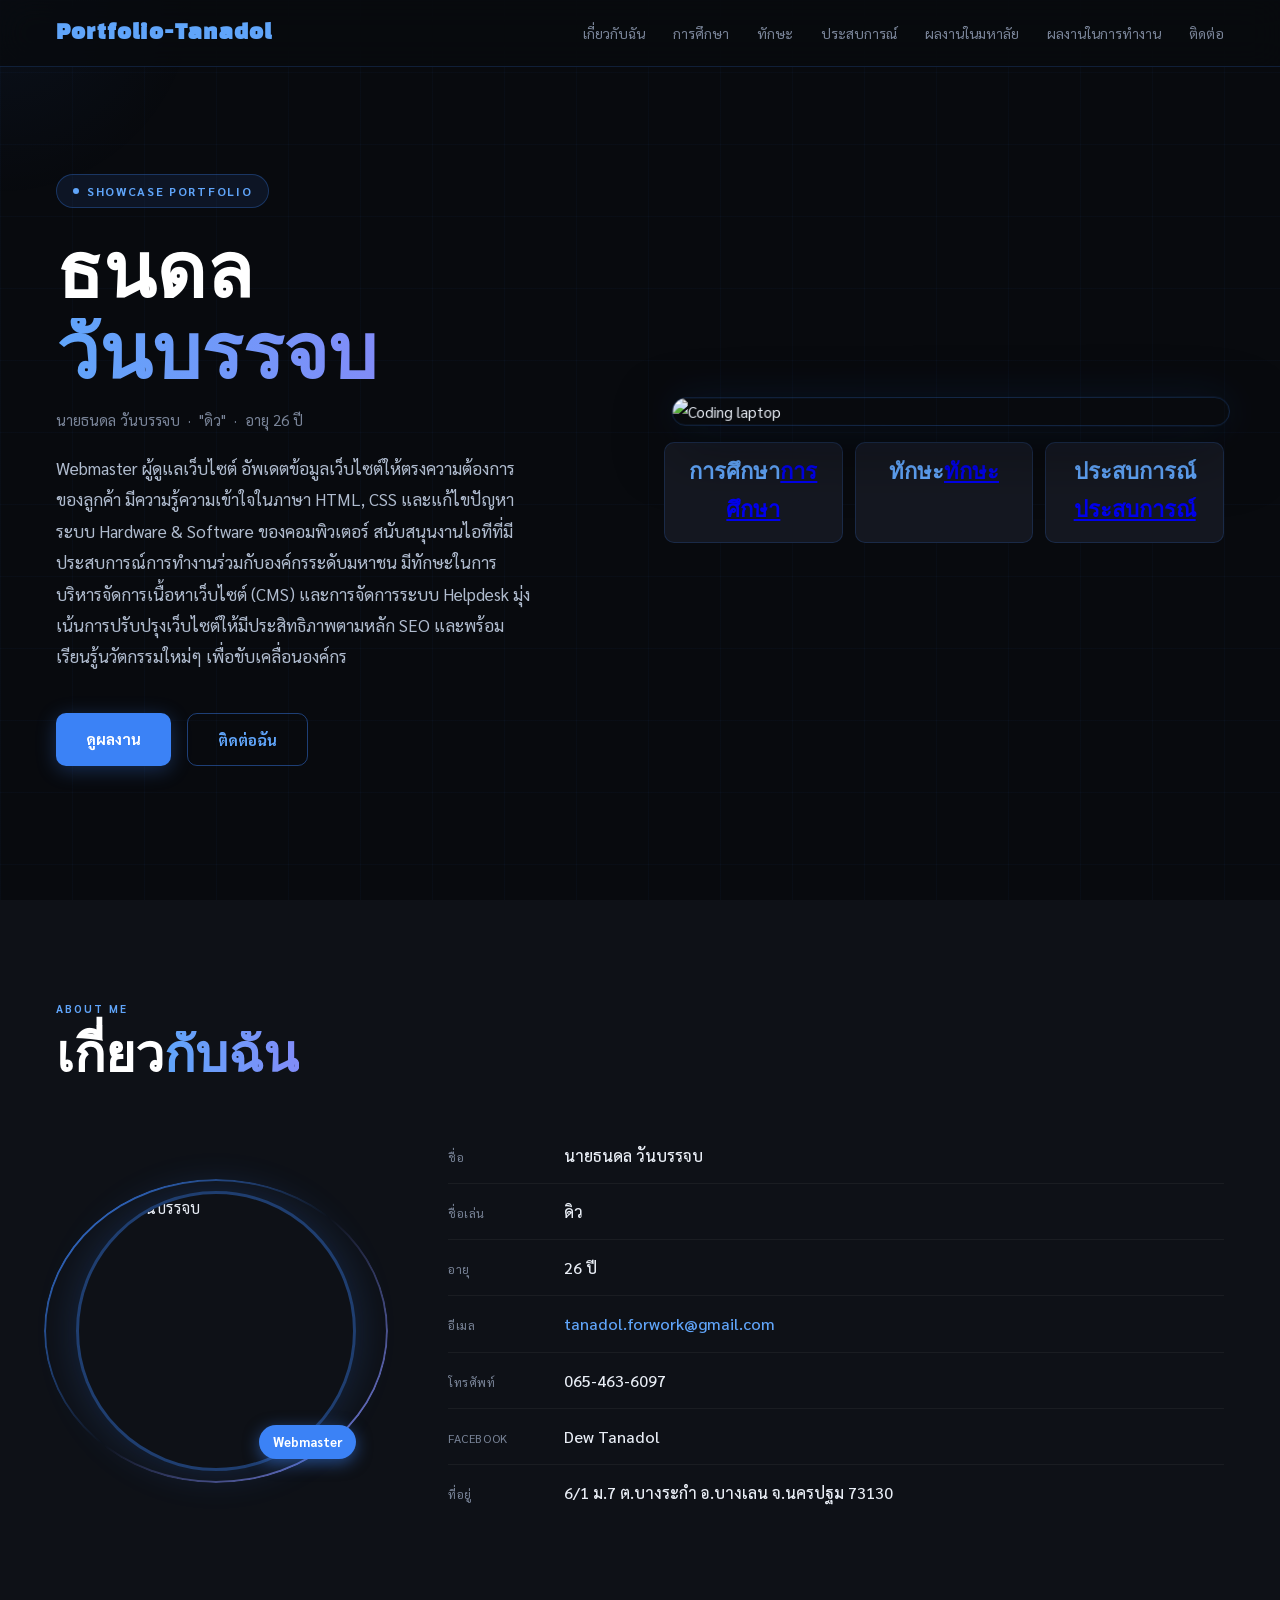
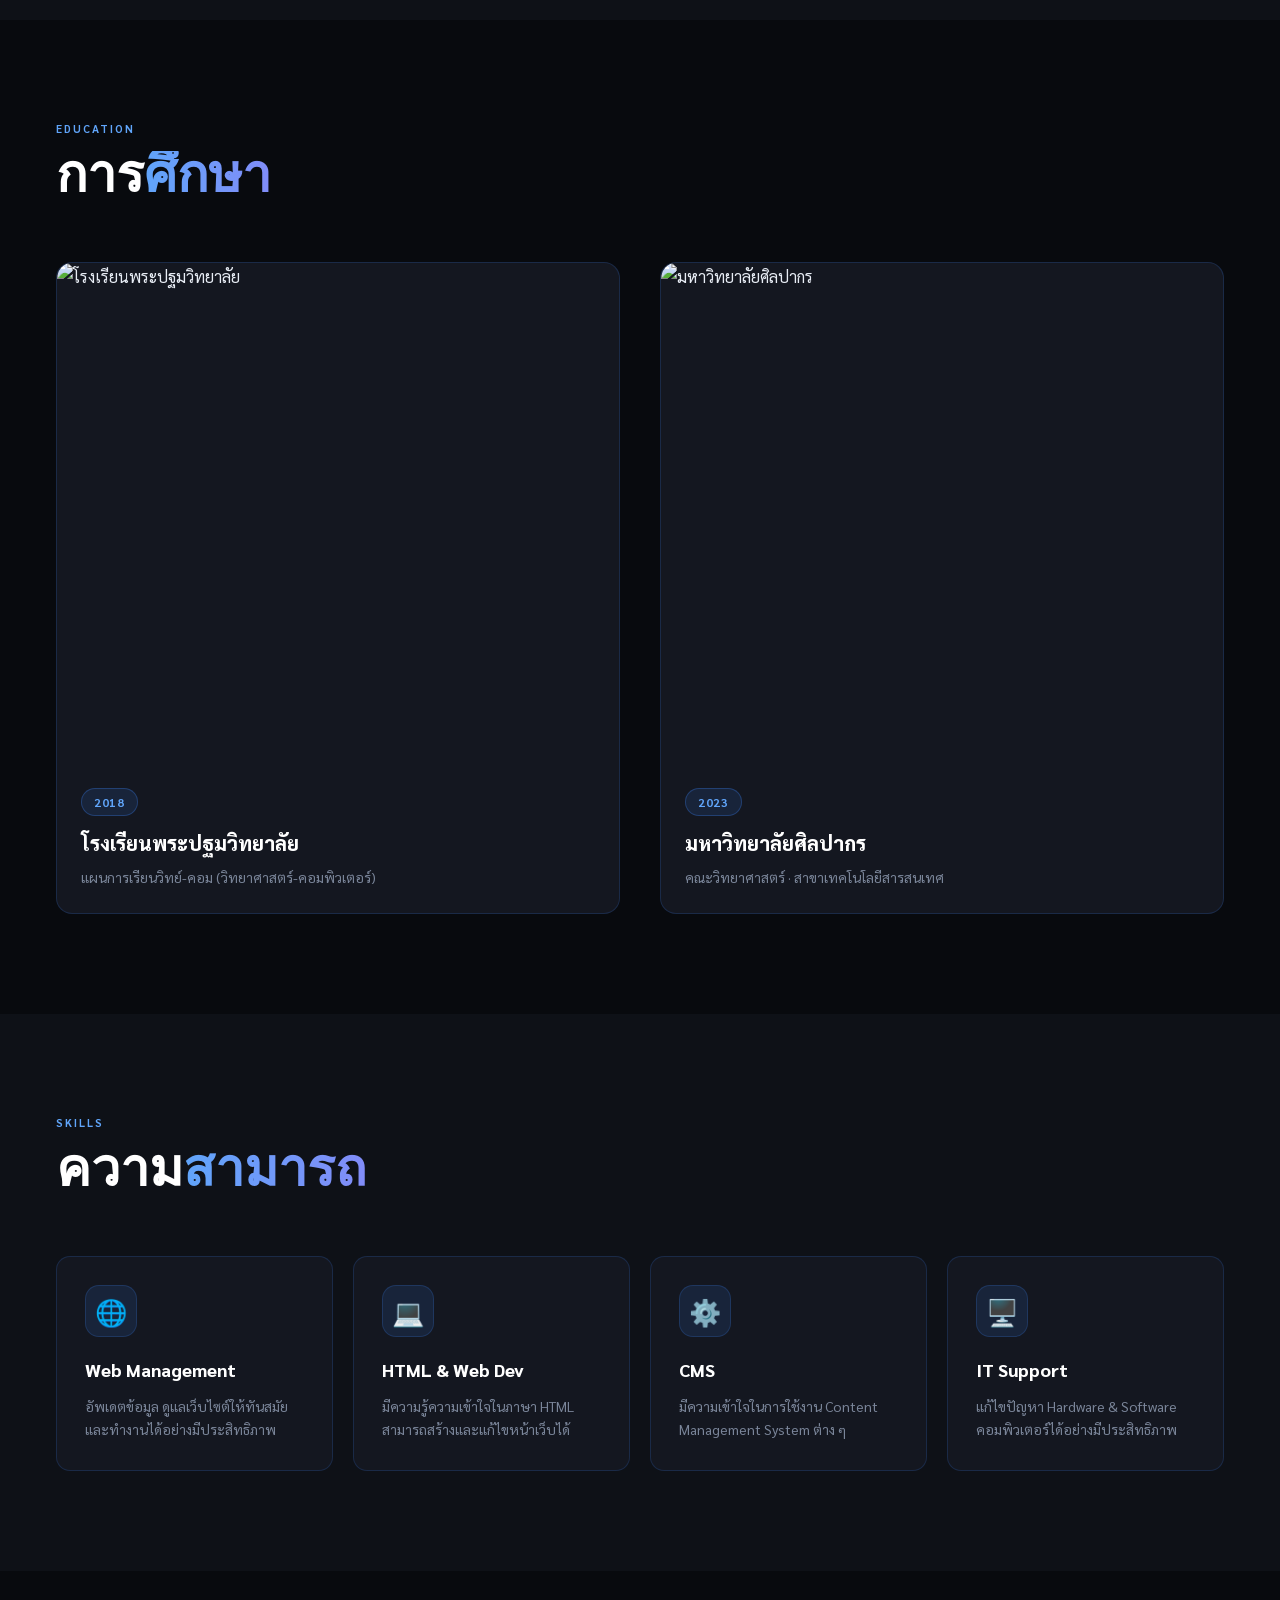
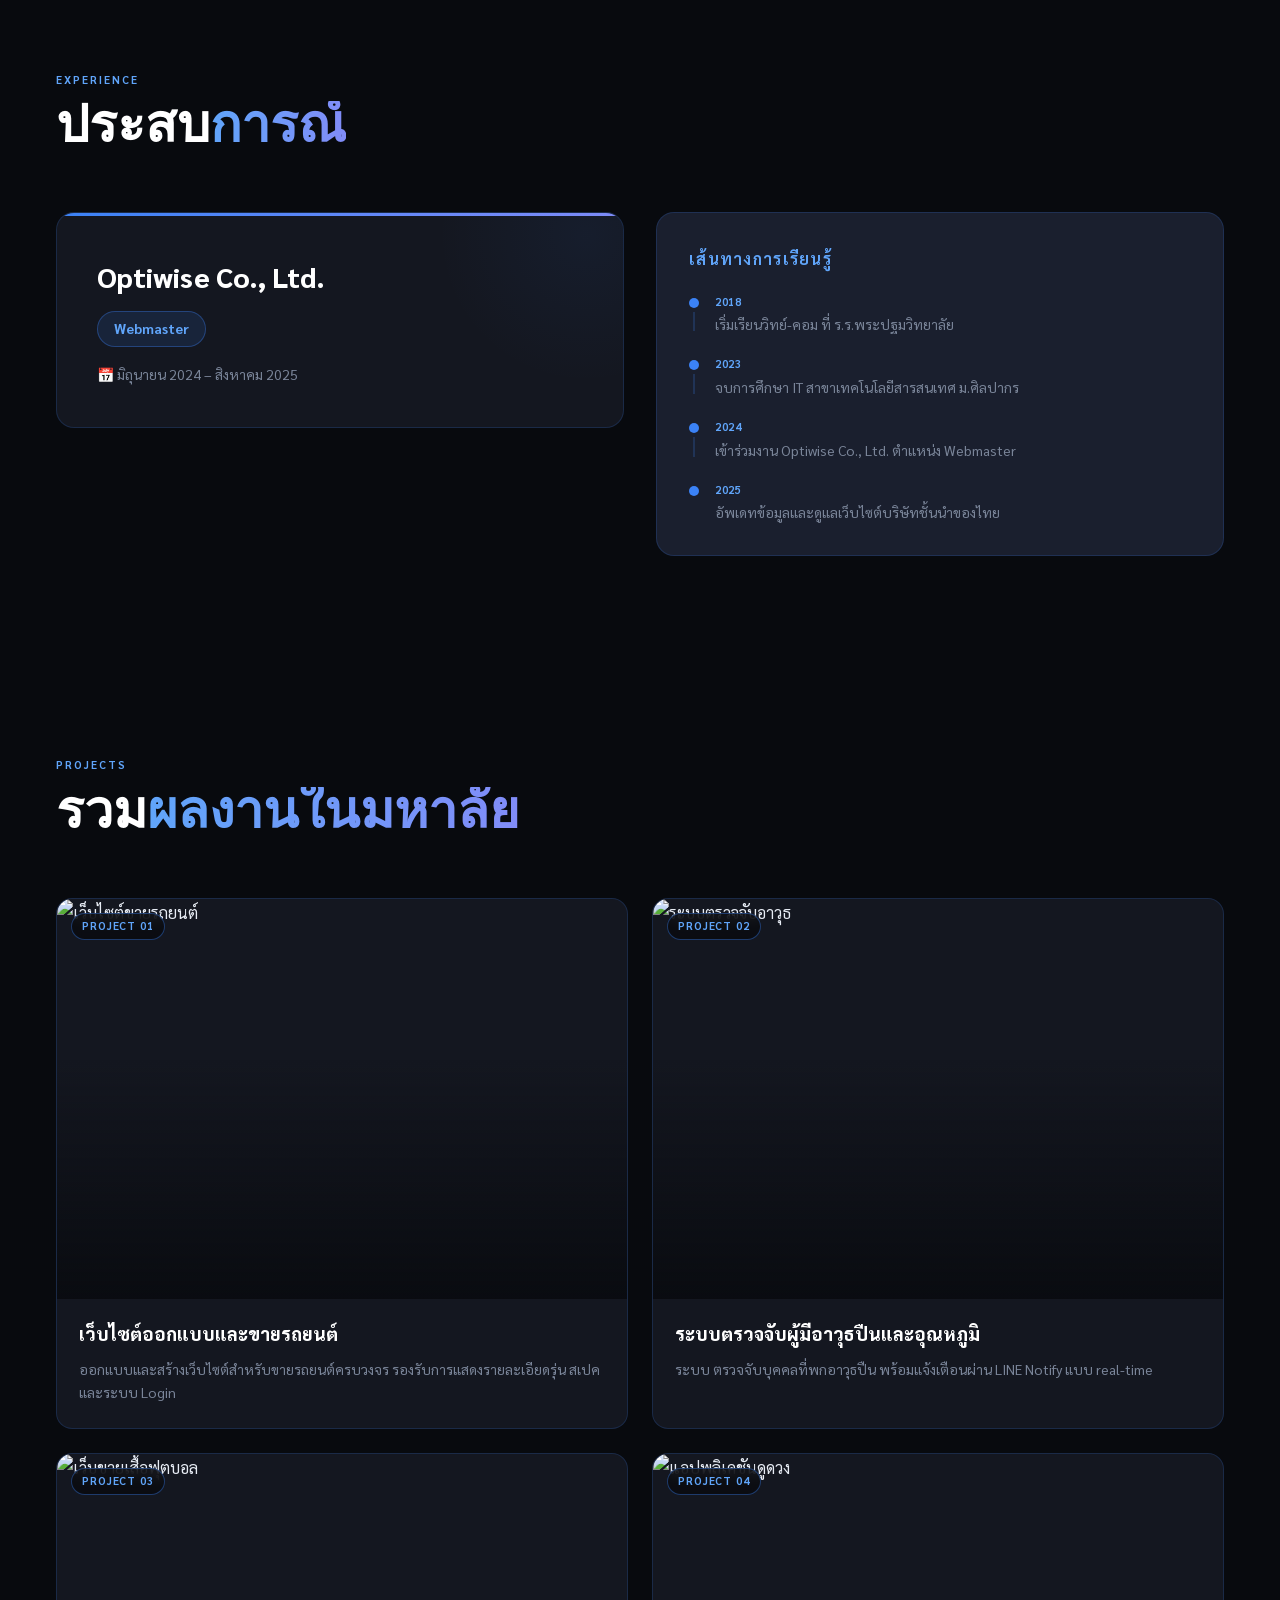
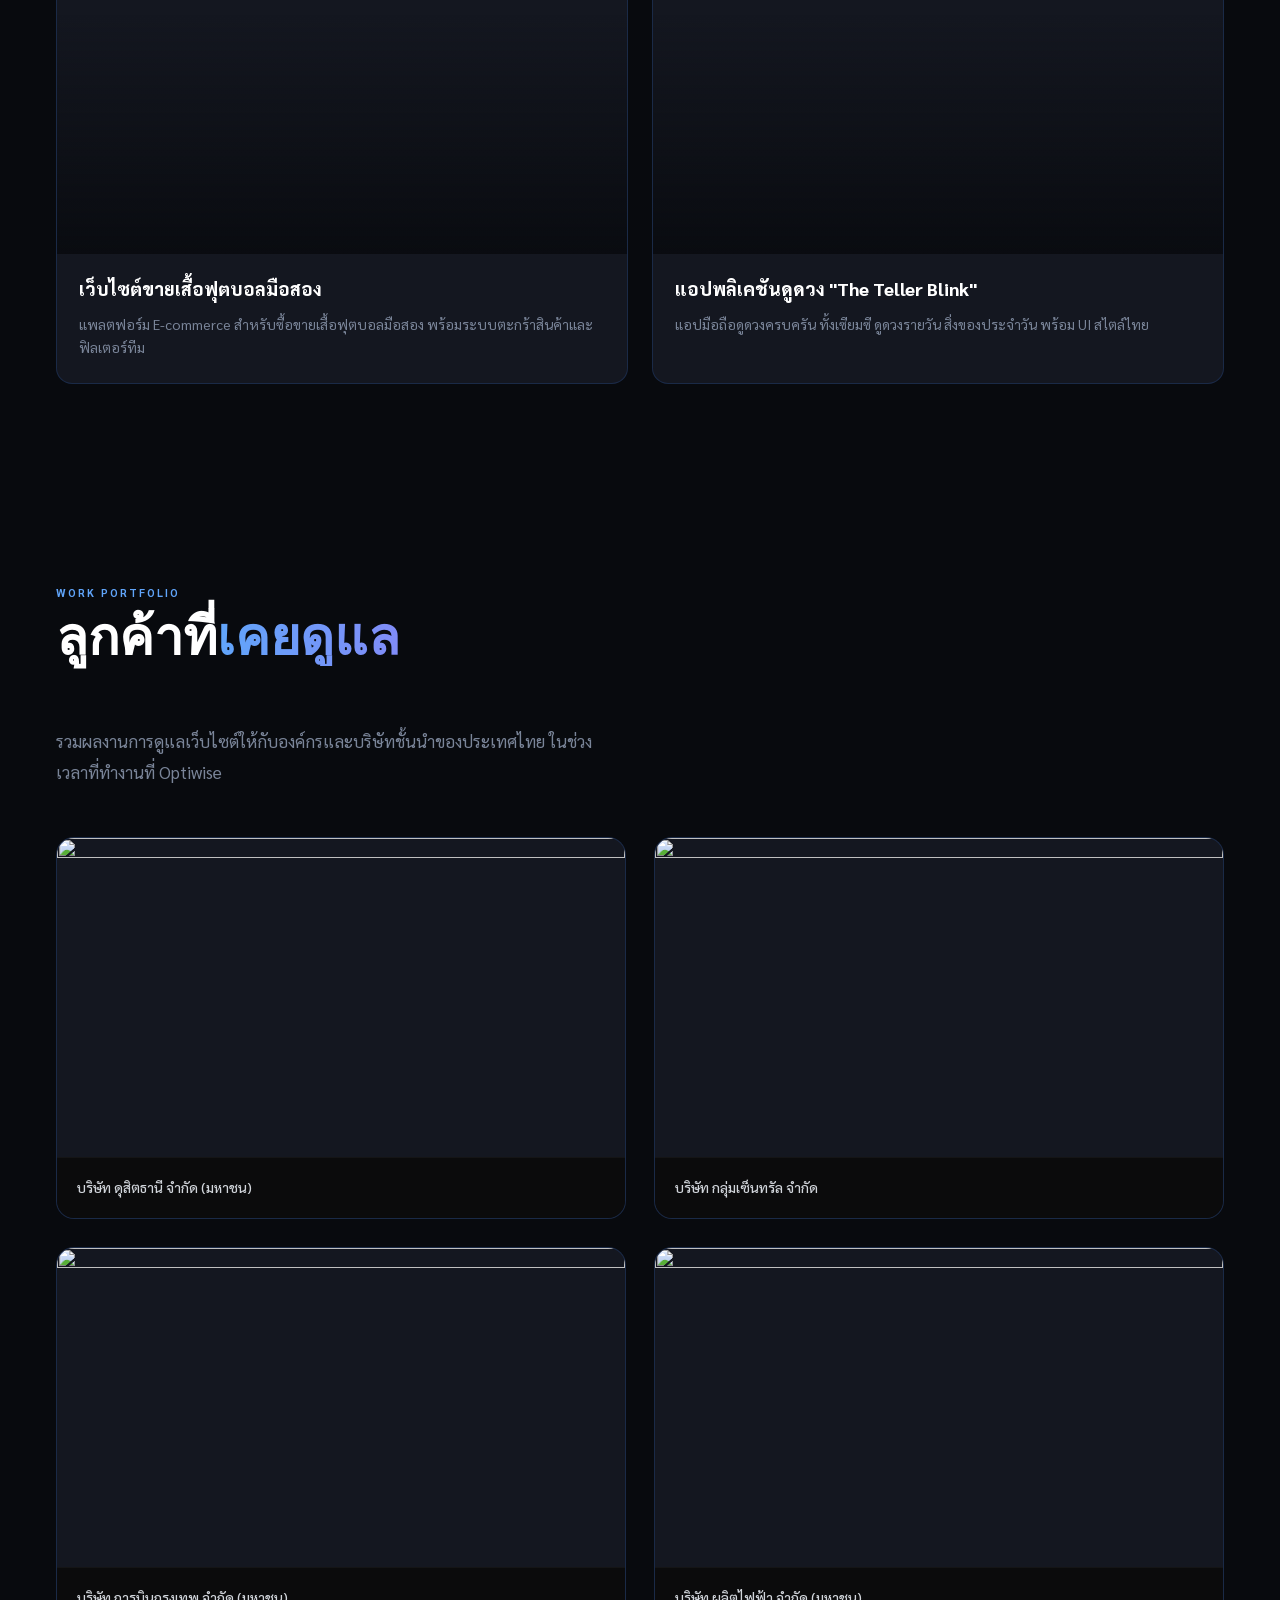
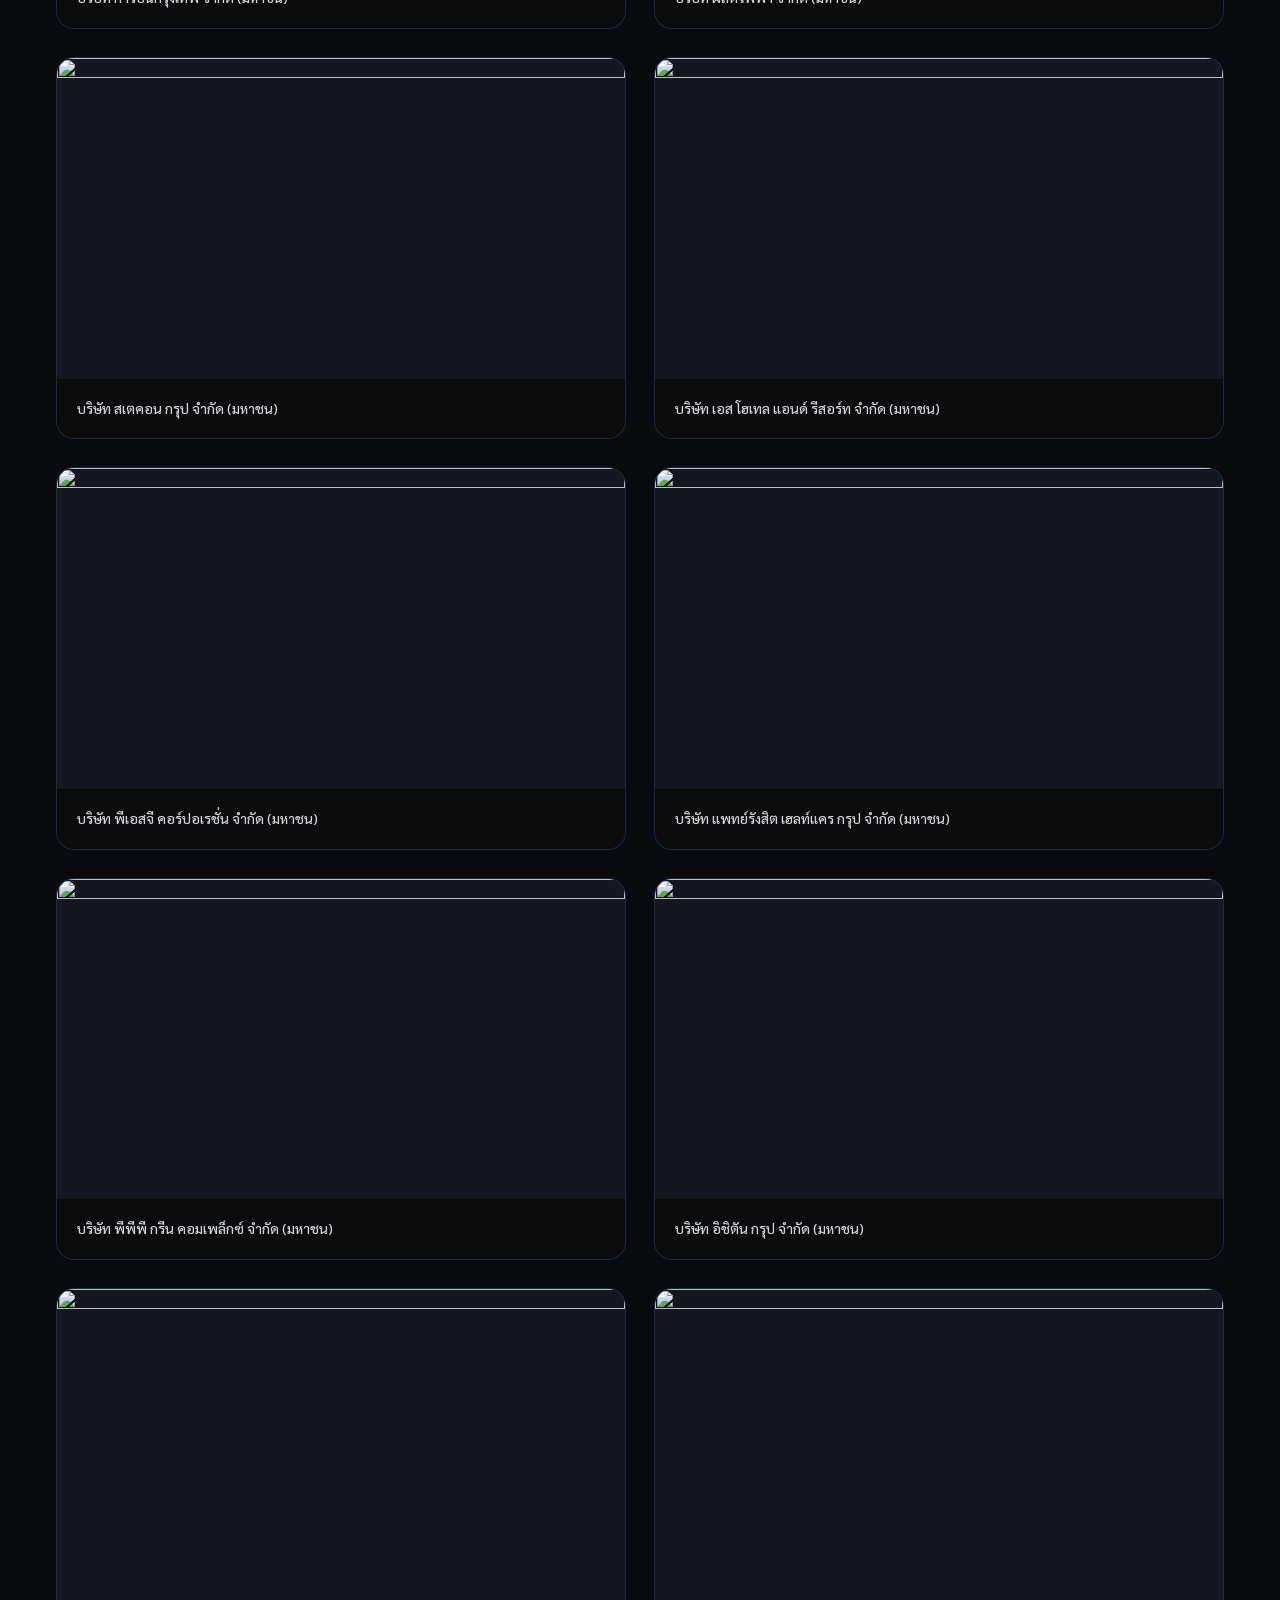
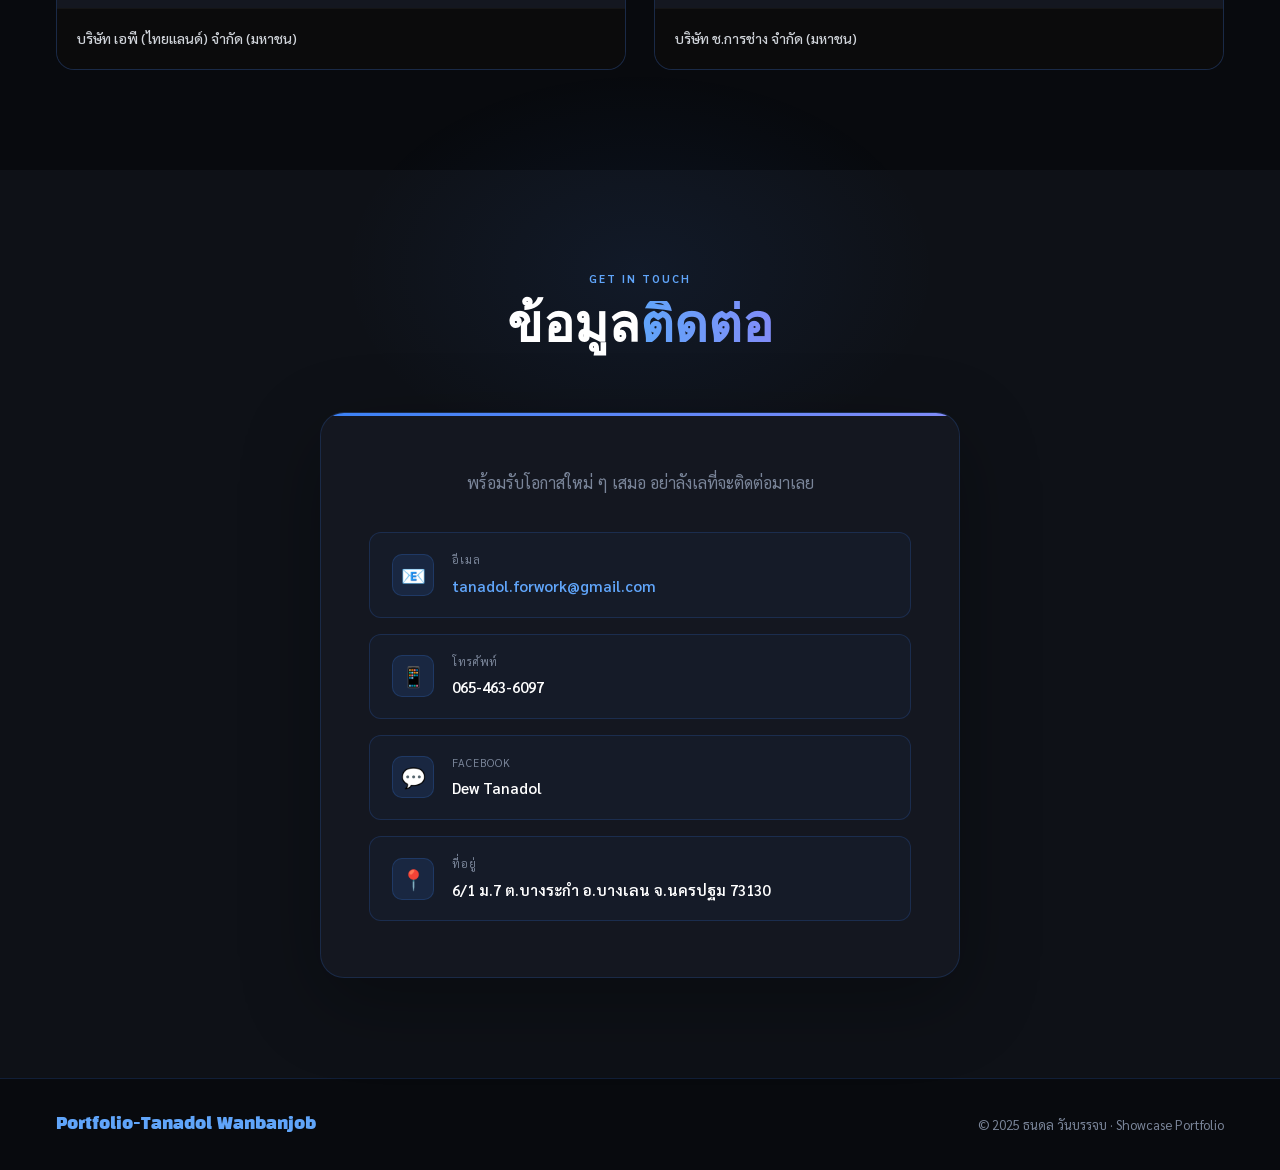
==== commit 4e183be8: "Add links to education, skills, and experience sections" ====
--- a/index.html
+++ b/index.html
@@ -62,16 +62,16 @@
       </div>
       <div class="hero-stats">
         <div class="stat-pill">
-          <div class="stat-num">การศึกษา</div>
-          <div class="stat-lbl"></div>
+          <div class="stat-num">การศึกษา<a href="#education">การศึกษา</a></div>
+          <!-- <div class="stat-lbl"></div> -->
         </div>
         <div class="stat-pill">
-          <div class="stat-num">ทักษะ</div>
-          <div class="stat-lbl"></div>
+          <div class="stat-num">ทักษะ<a href="#skills">ทักษะ</a></div>
+          <!-- <div class="stat-lbl"></div> -->
         </div>
         <div class="stat-pill">
-          <div class="stat-num">ประสบการณ์</div>
-          <div class="stat-lbl"></div>
+          <div class="stat-num">ประสบการณ์<a href="#experience">ประสบการณ์</a></div>
+          <!-- <div class="stat-lbl"></div> -->
         </div>
       </div>
     </div>
--- a/css/style.css
+++ b/css/style.css
@@ -406,7 +406,7 @@
 
 .client-feature img {
   width: 100%;
-  aspect-ratio: 16 / 12;
+  aspect-ratio: 16 / 9;
   object-fit: cover;
   object-position: top;
   display: block;
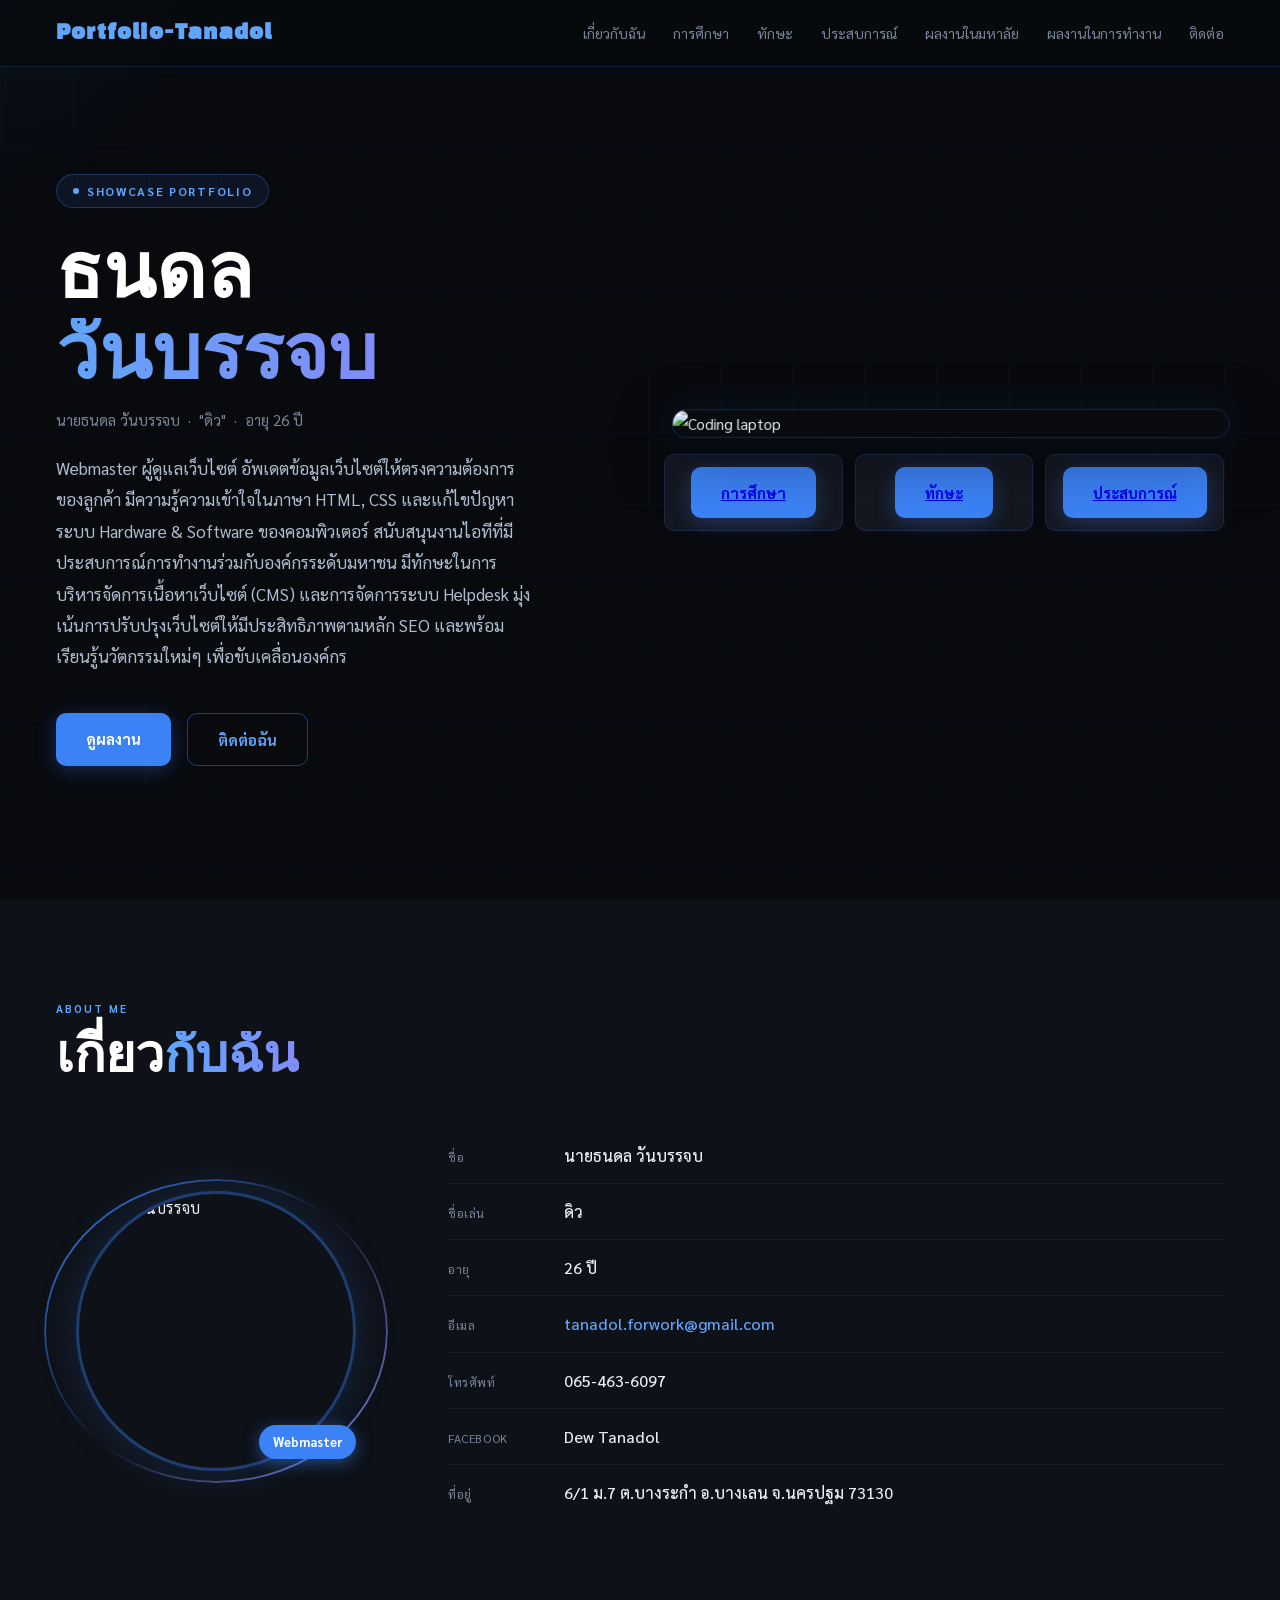
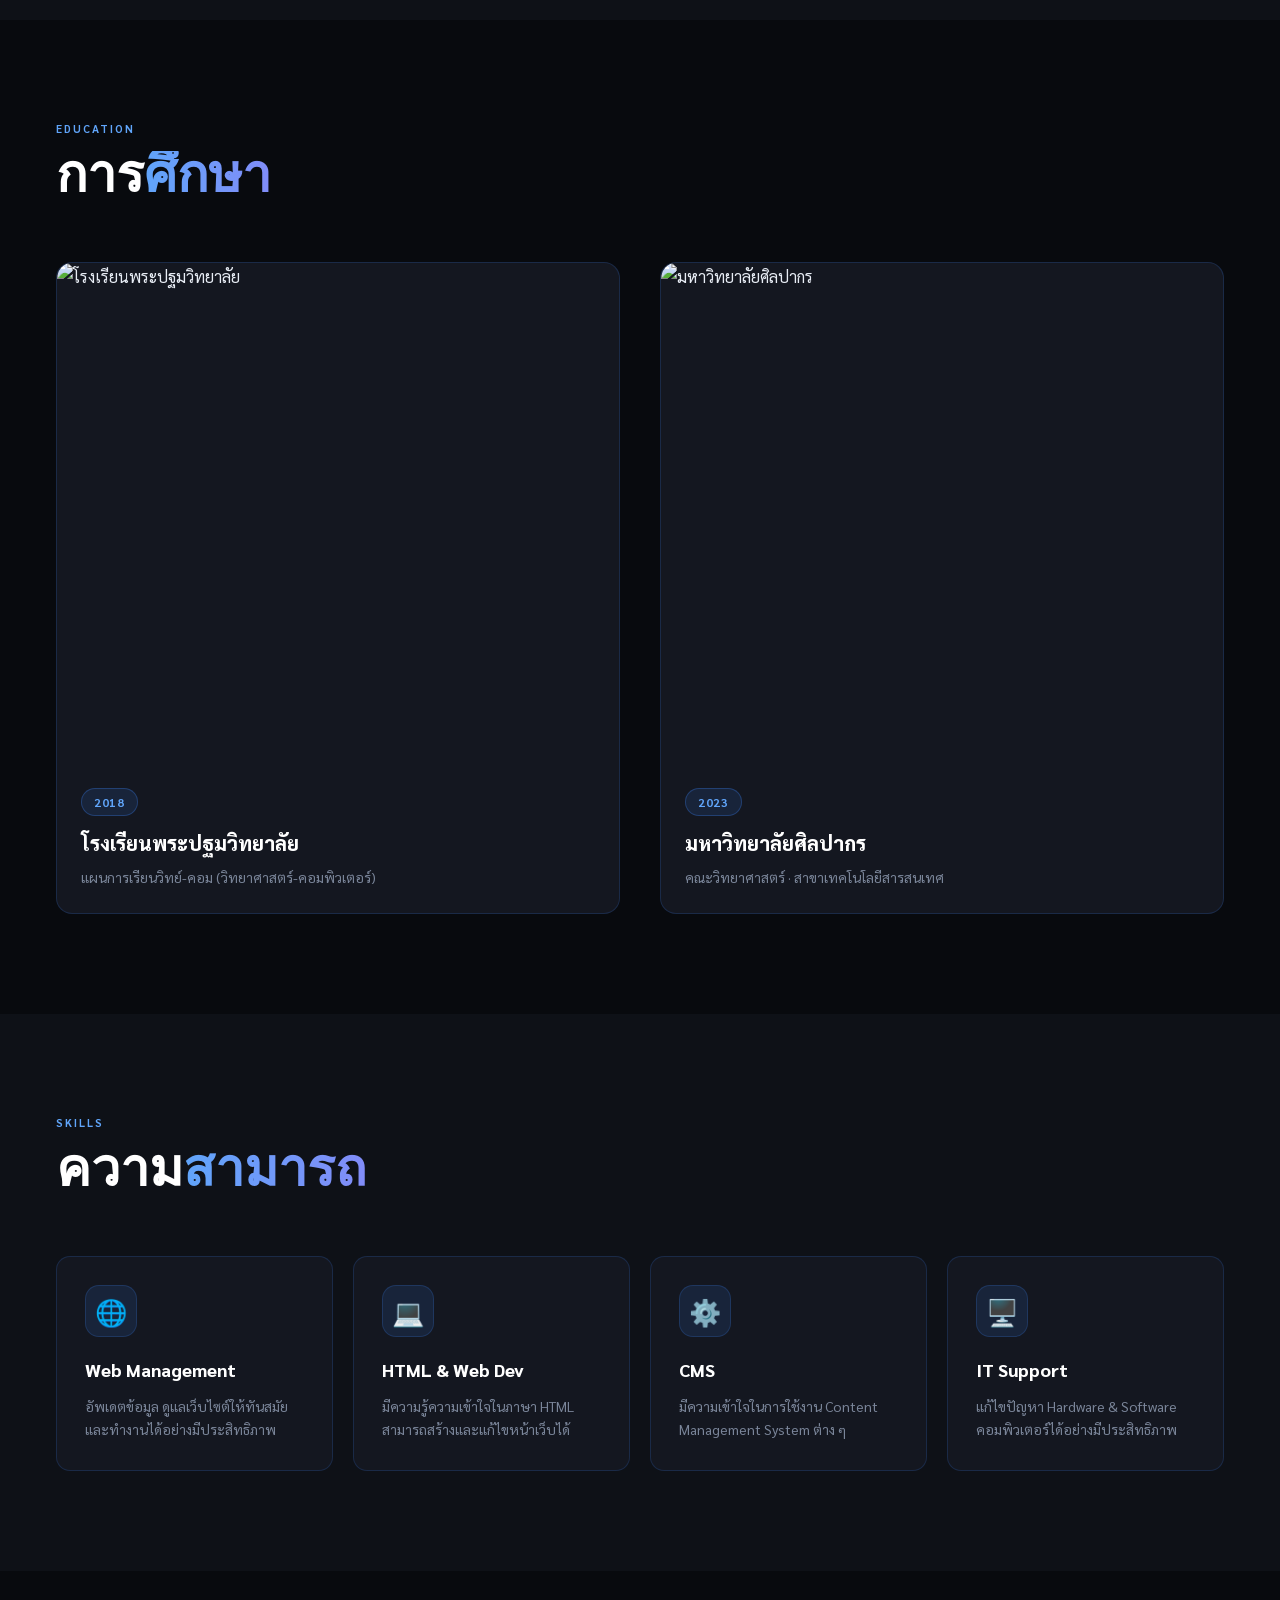
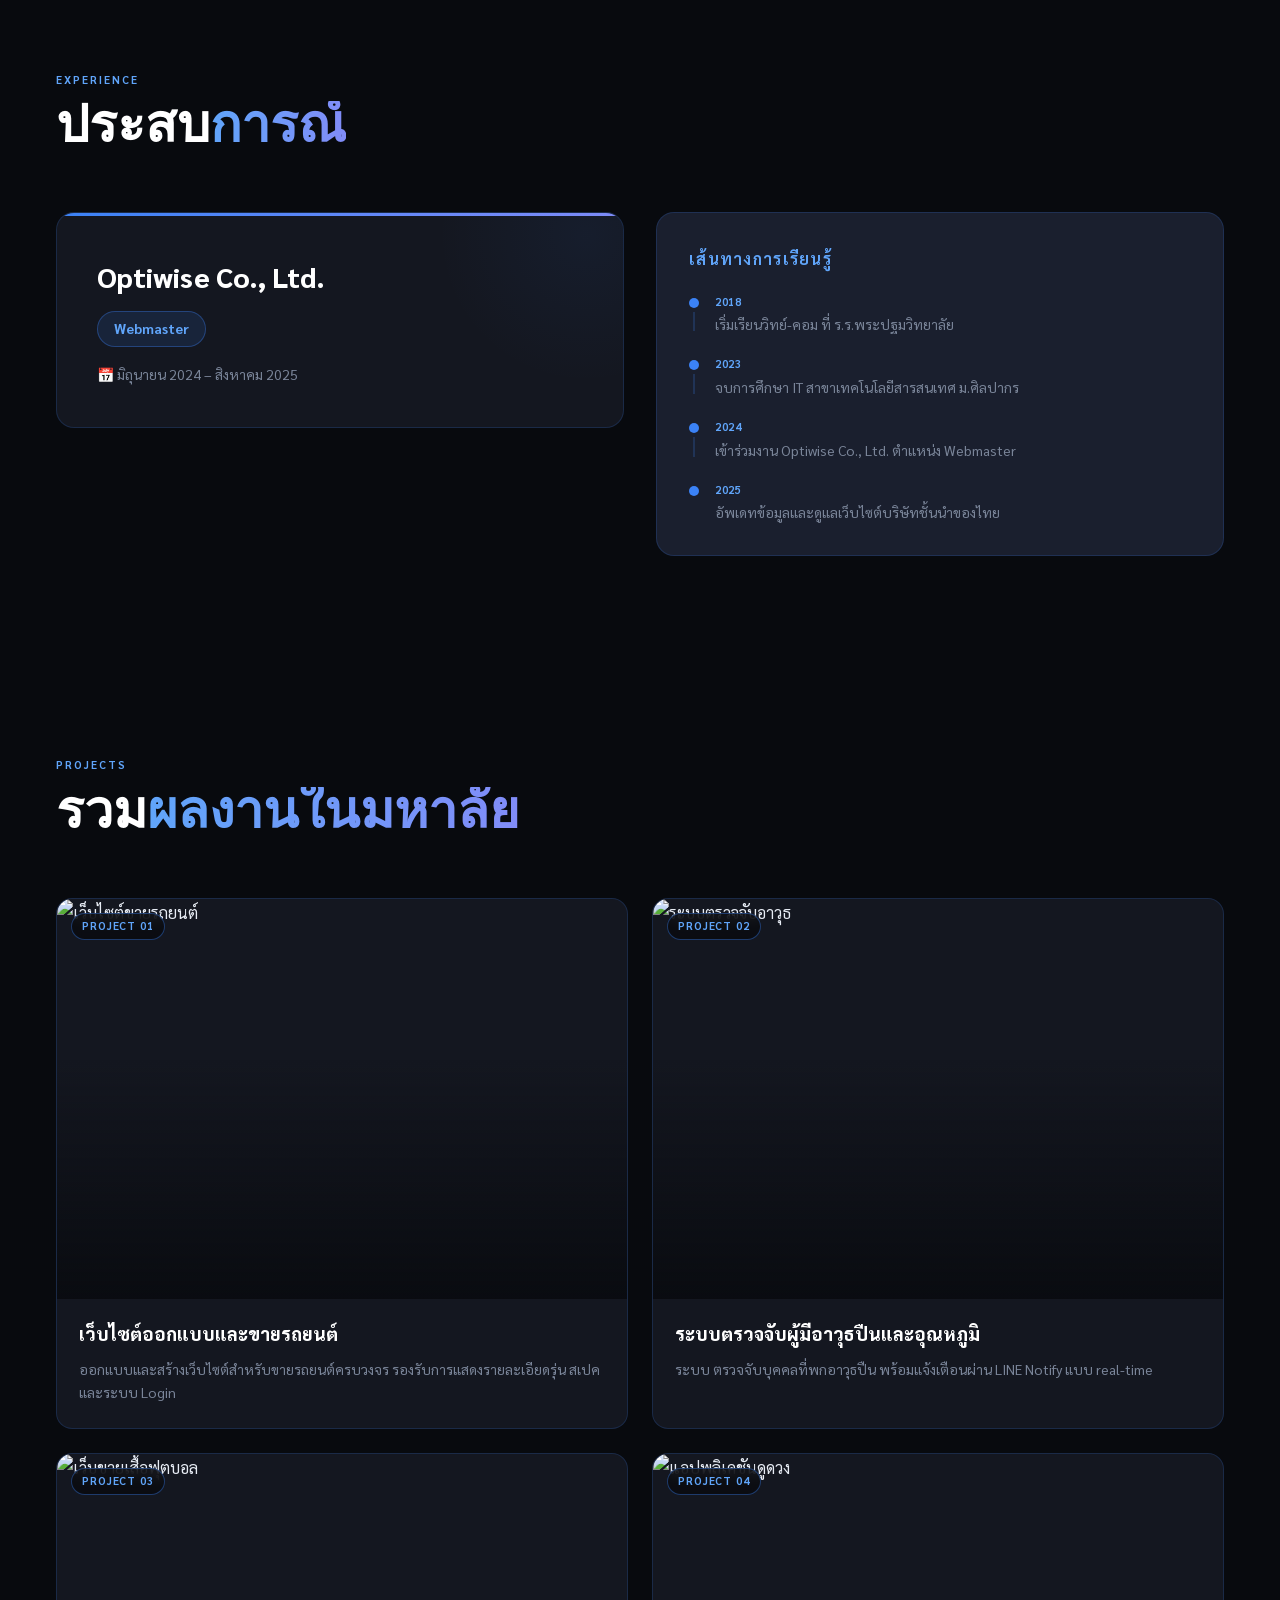
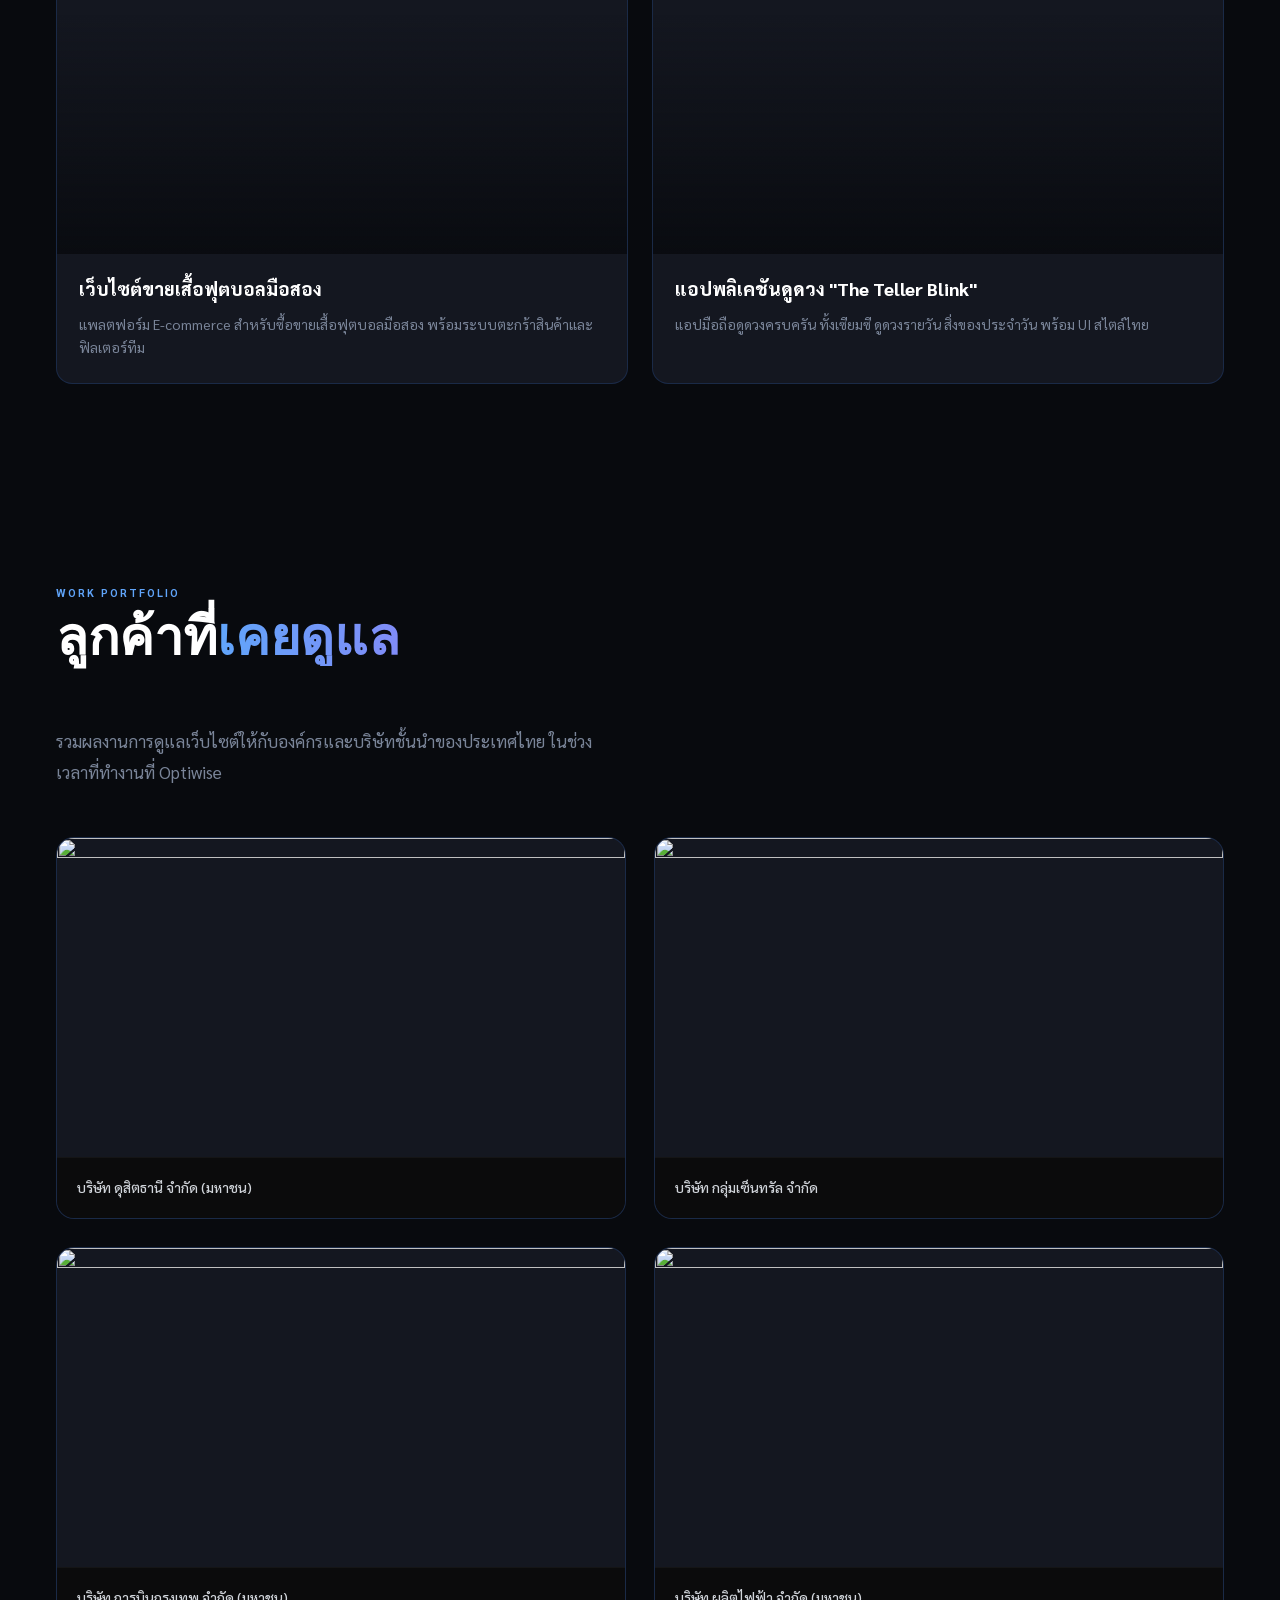
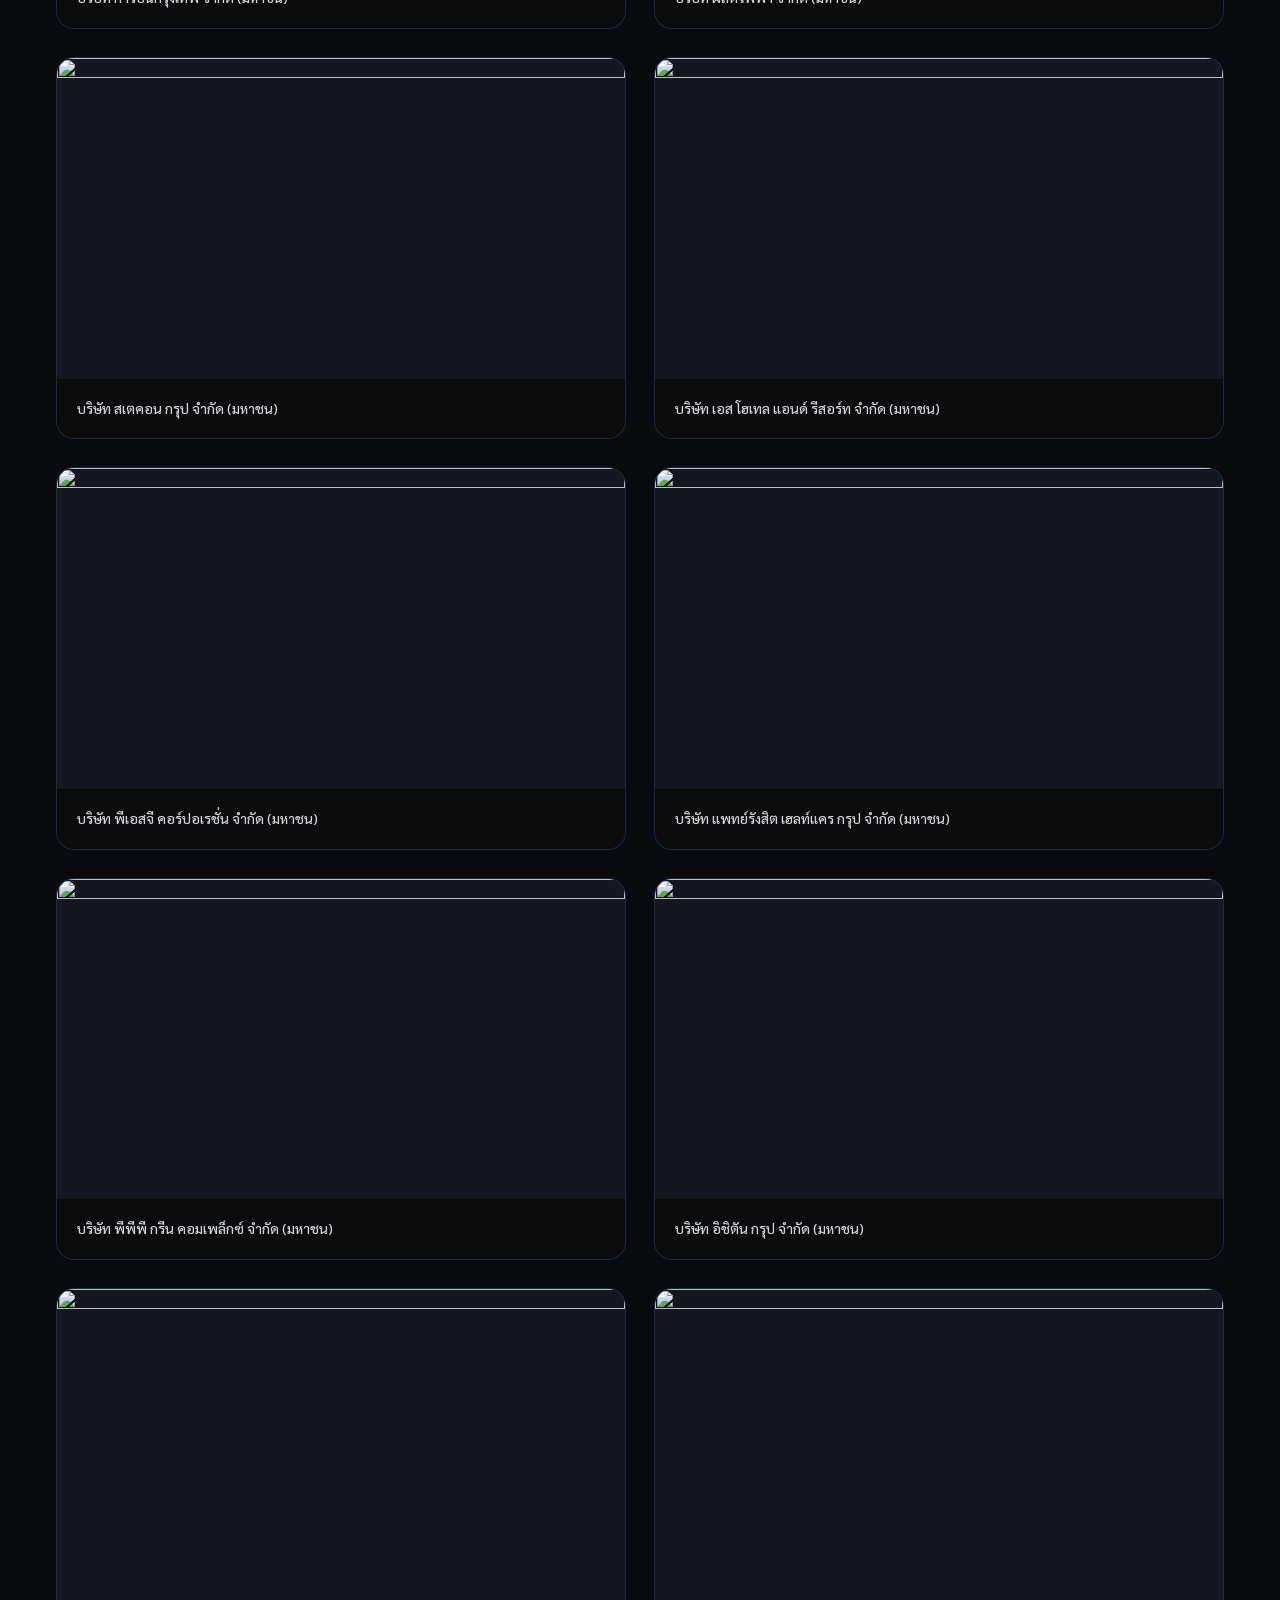
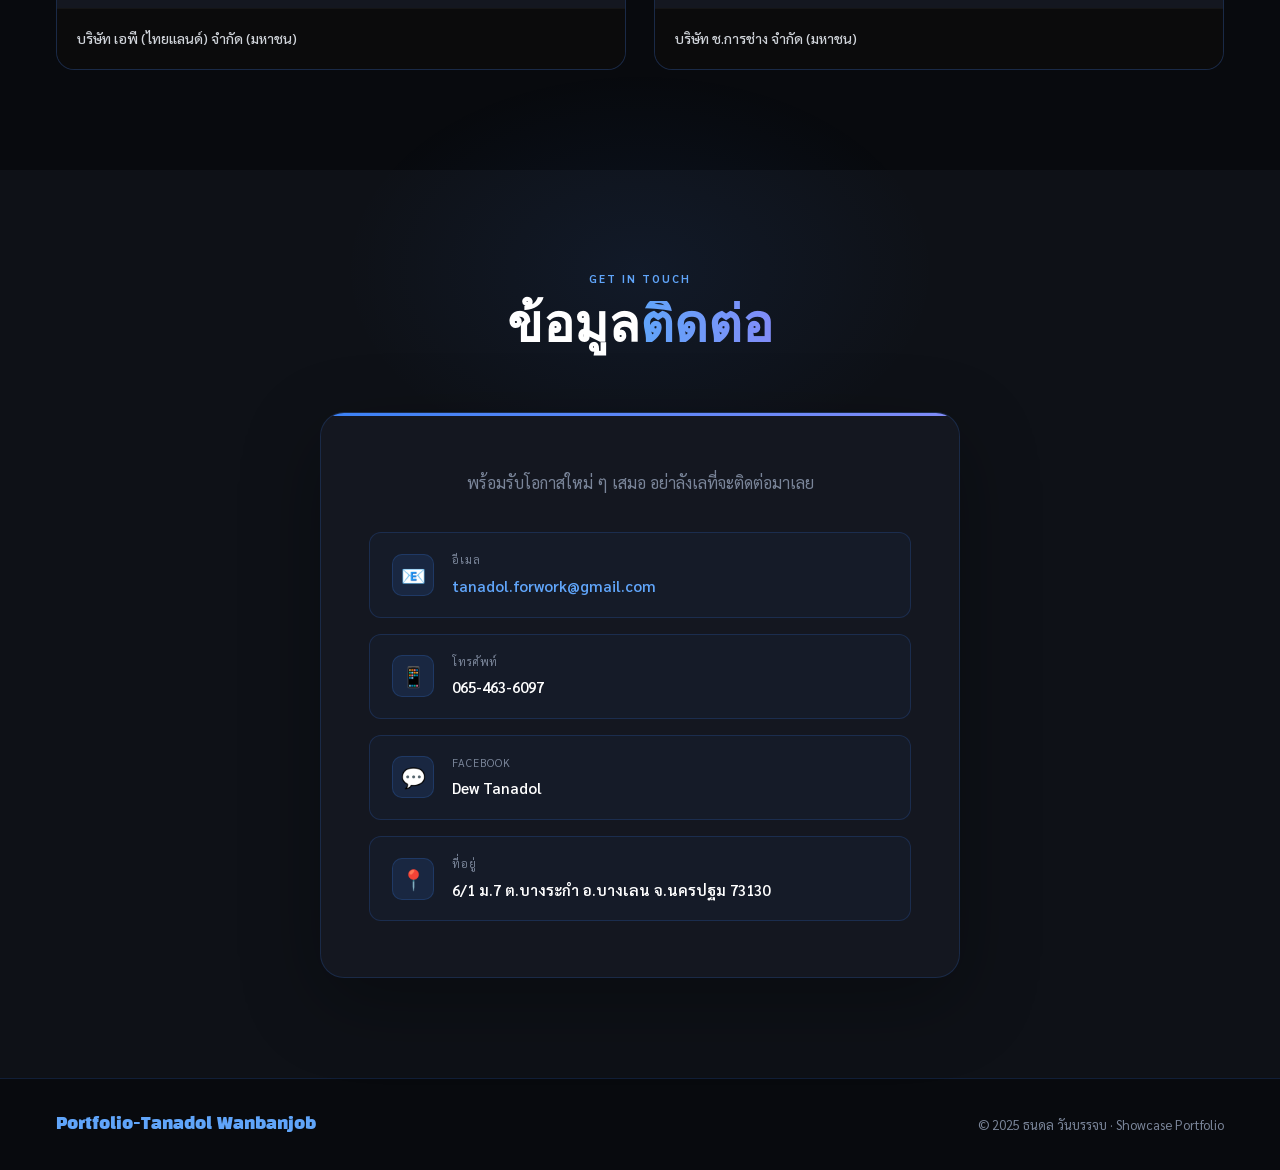
==== commit 631039fc: "Replace stat-num divs with btn btn-primary divs" ====
--- a/index.html
+++ b/index.html
@@ -62,15 +62,15 @@
       </div>
       <div class="hero-stats">
         <div class="stat-pill">
-          <div class="stat-num">การศึกษา<a href="#education">การศึกษา</a></div>
+          <div class="btn btn-primary"><a href="#education">การศึกษา</a></div>
           <!-- <div class="stat-lbl"></div> -->
         </div>
         <div class="stat-pill">
-          <div class="stat-num">ทักษะ<a href="#skills">ทักษะ</a></div>
+          <div class="btn btn-primary"><a href="#skills">ทักษะ</a></div>
           <!-- <div class="stat-lbl"></div> -->
         </div>
         <div class="stat-pill">
-          <div class="stat-num">ประสบการณ์<a href="#experience">ประสบการณ์</a></div>
+          <div class="btn btn-primary"><a href="#experience">ประสบการณ์</a></div>
           <!-- <div class="stat-lbl"></div> -->
         </div>
       </div>
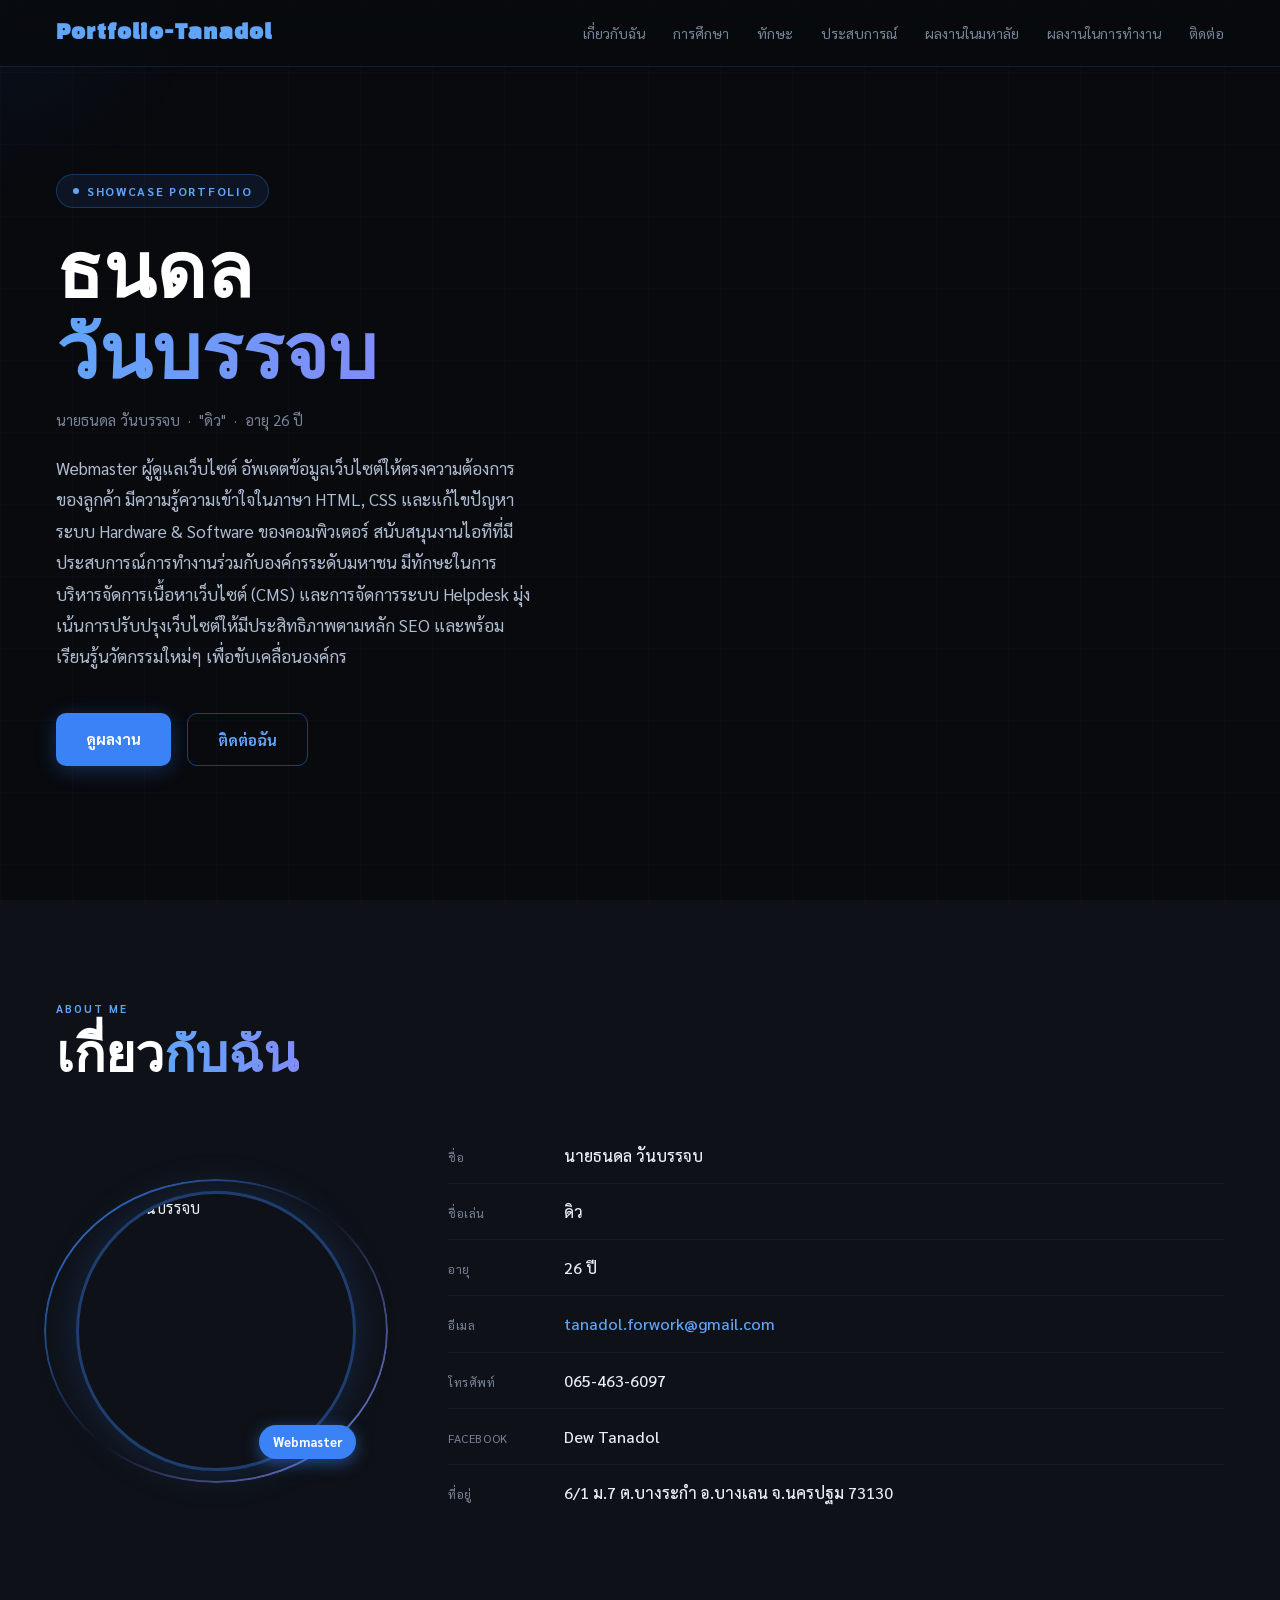
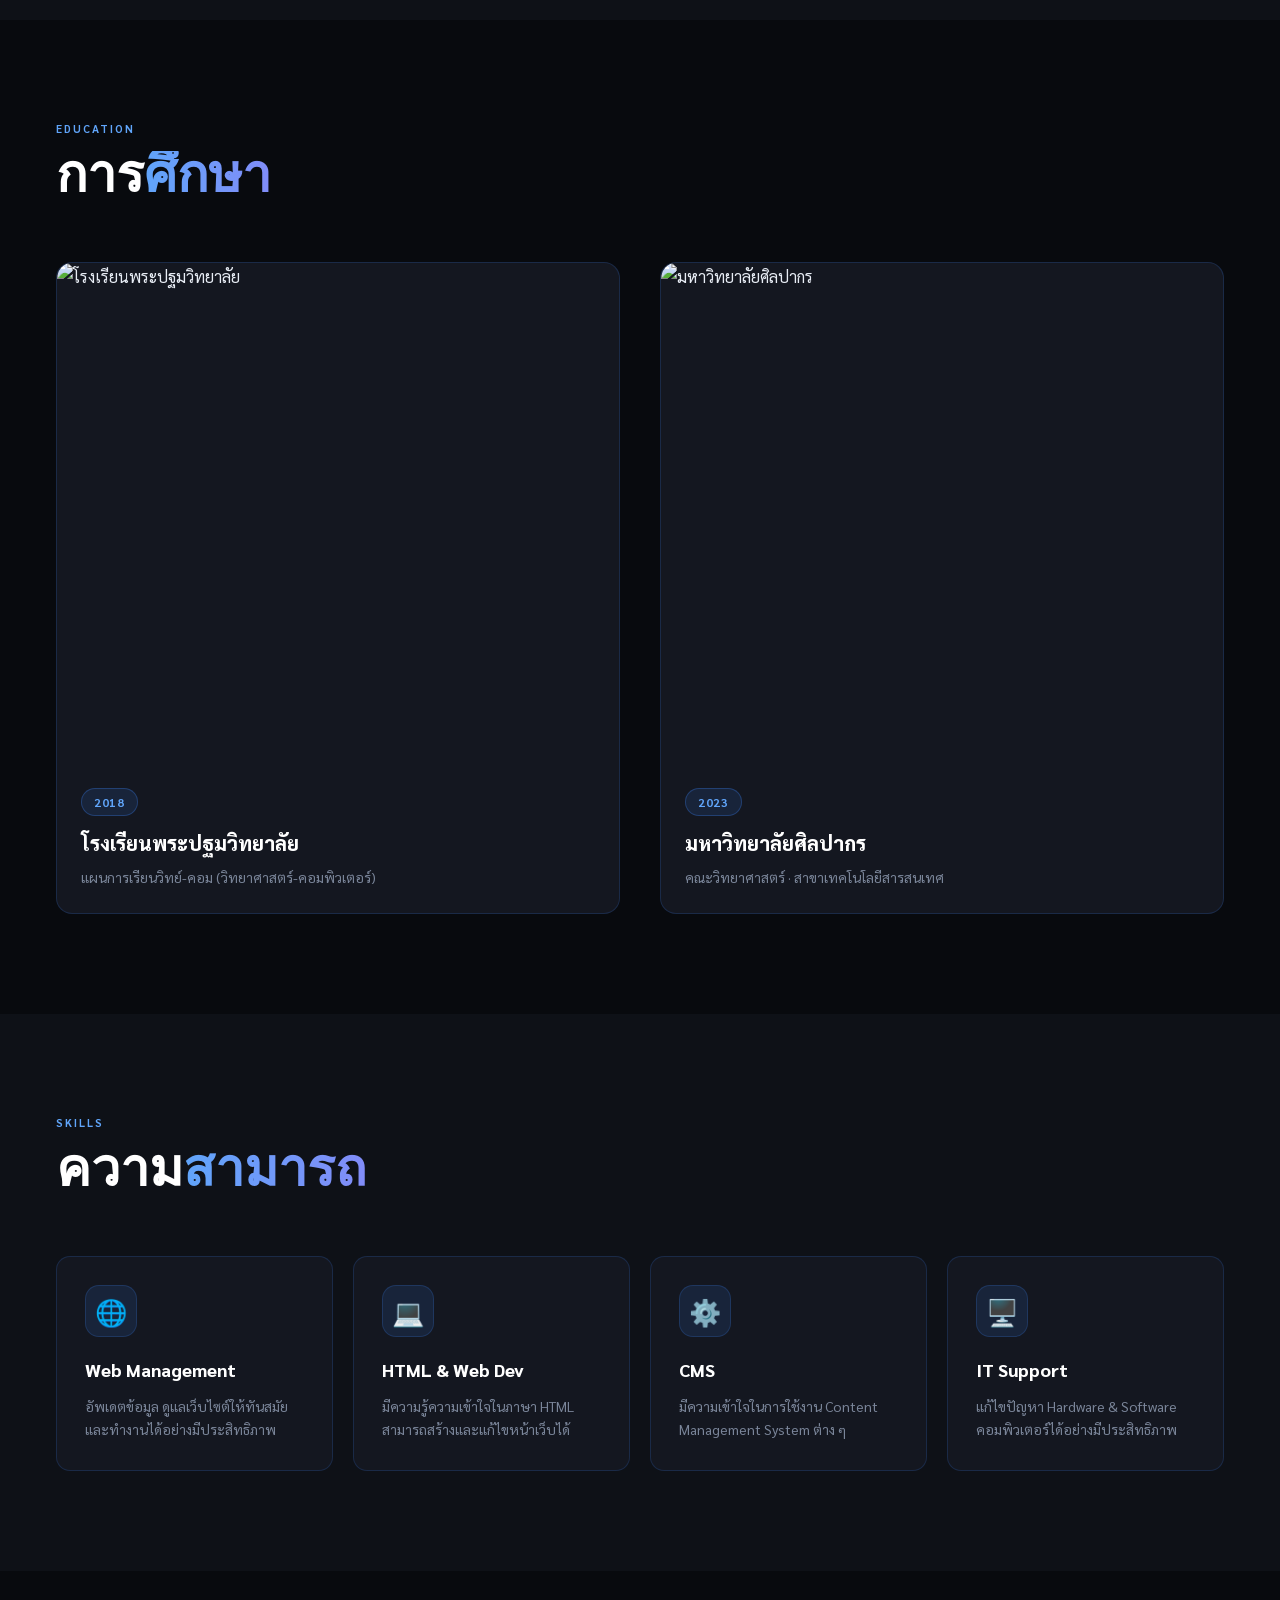
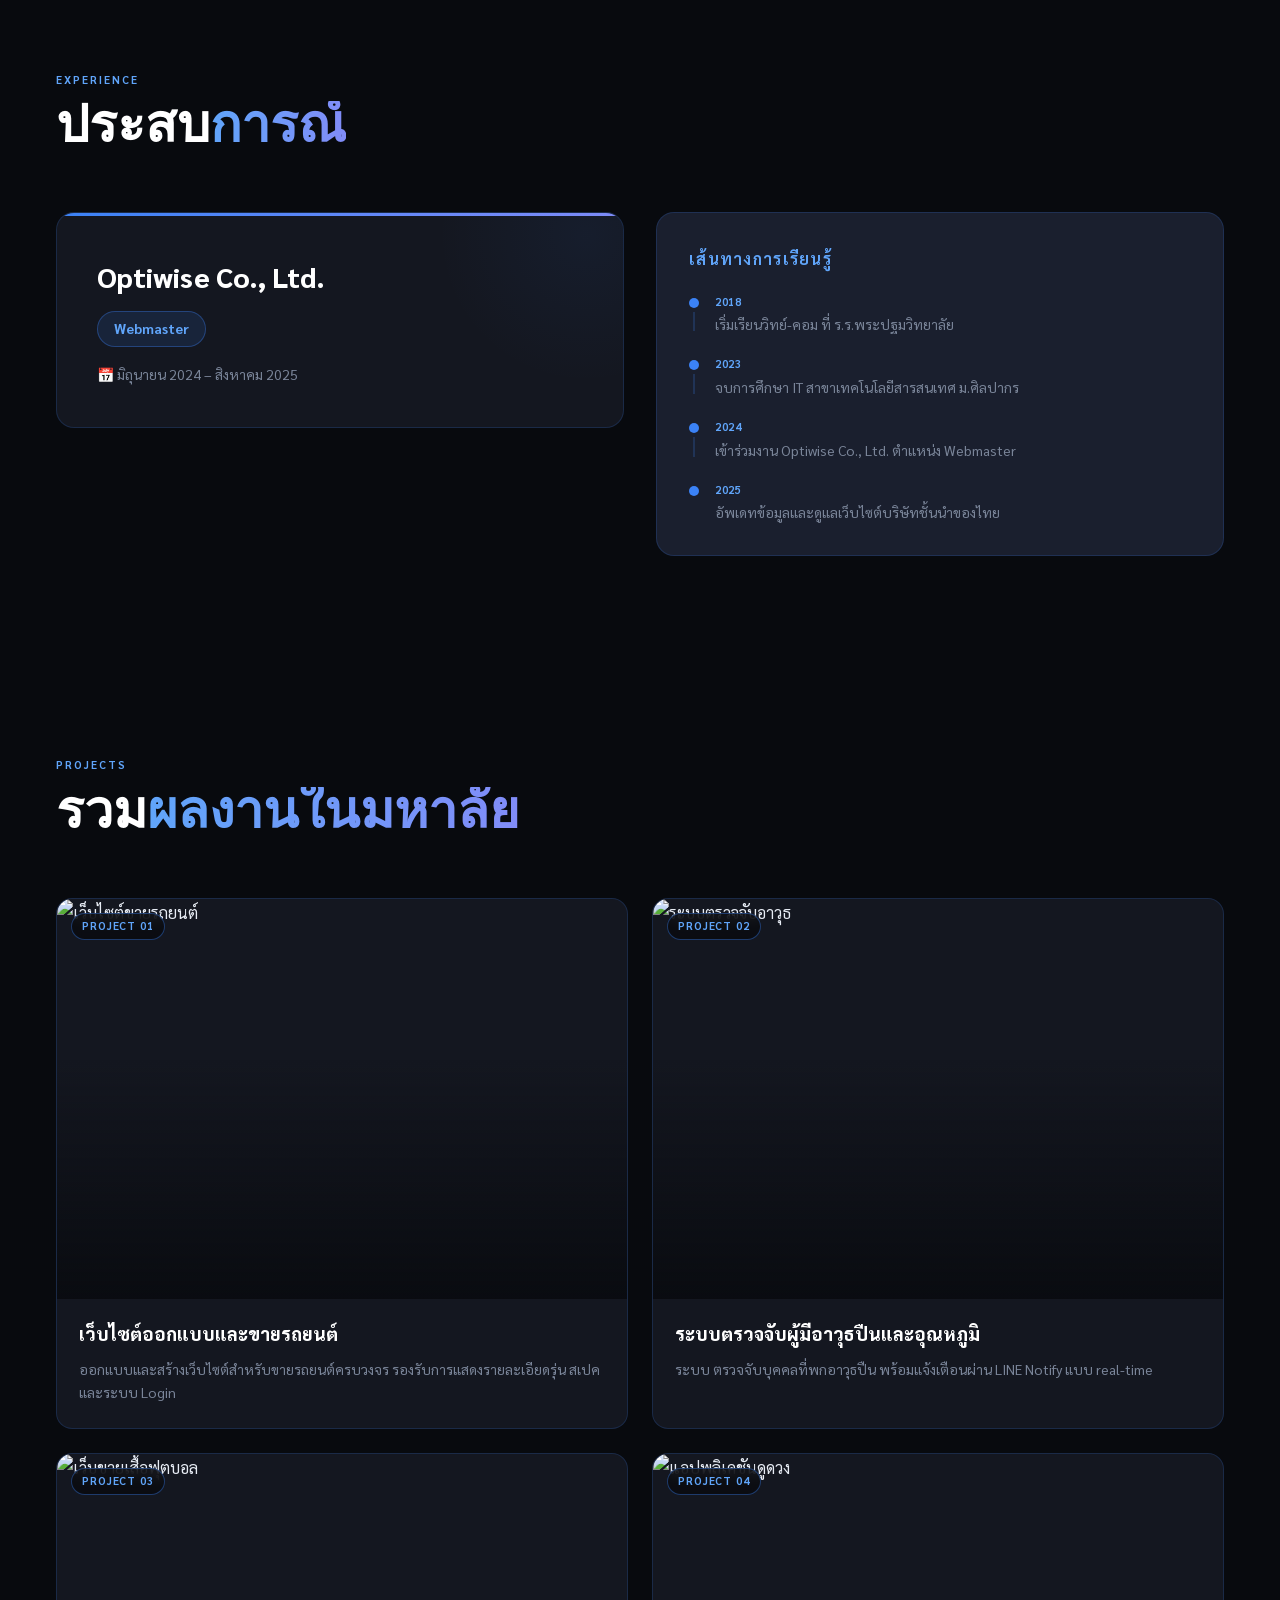
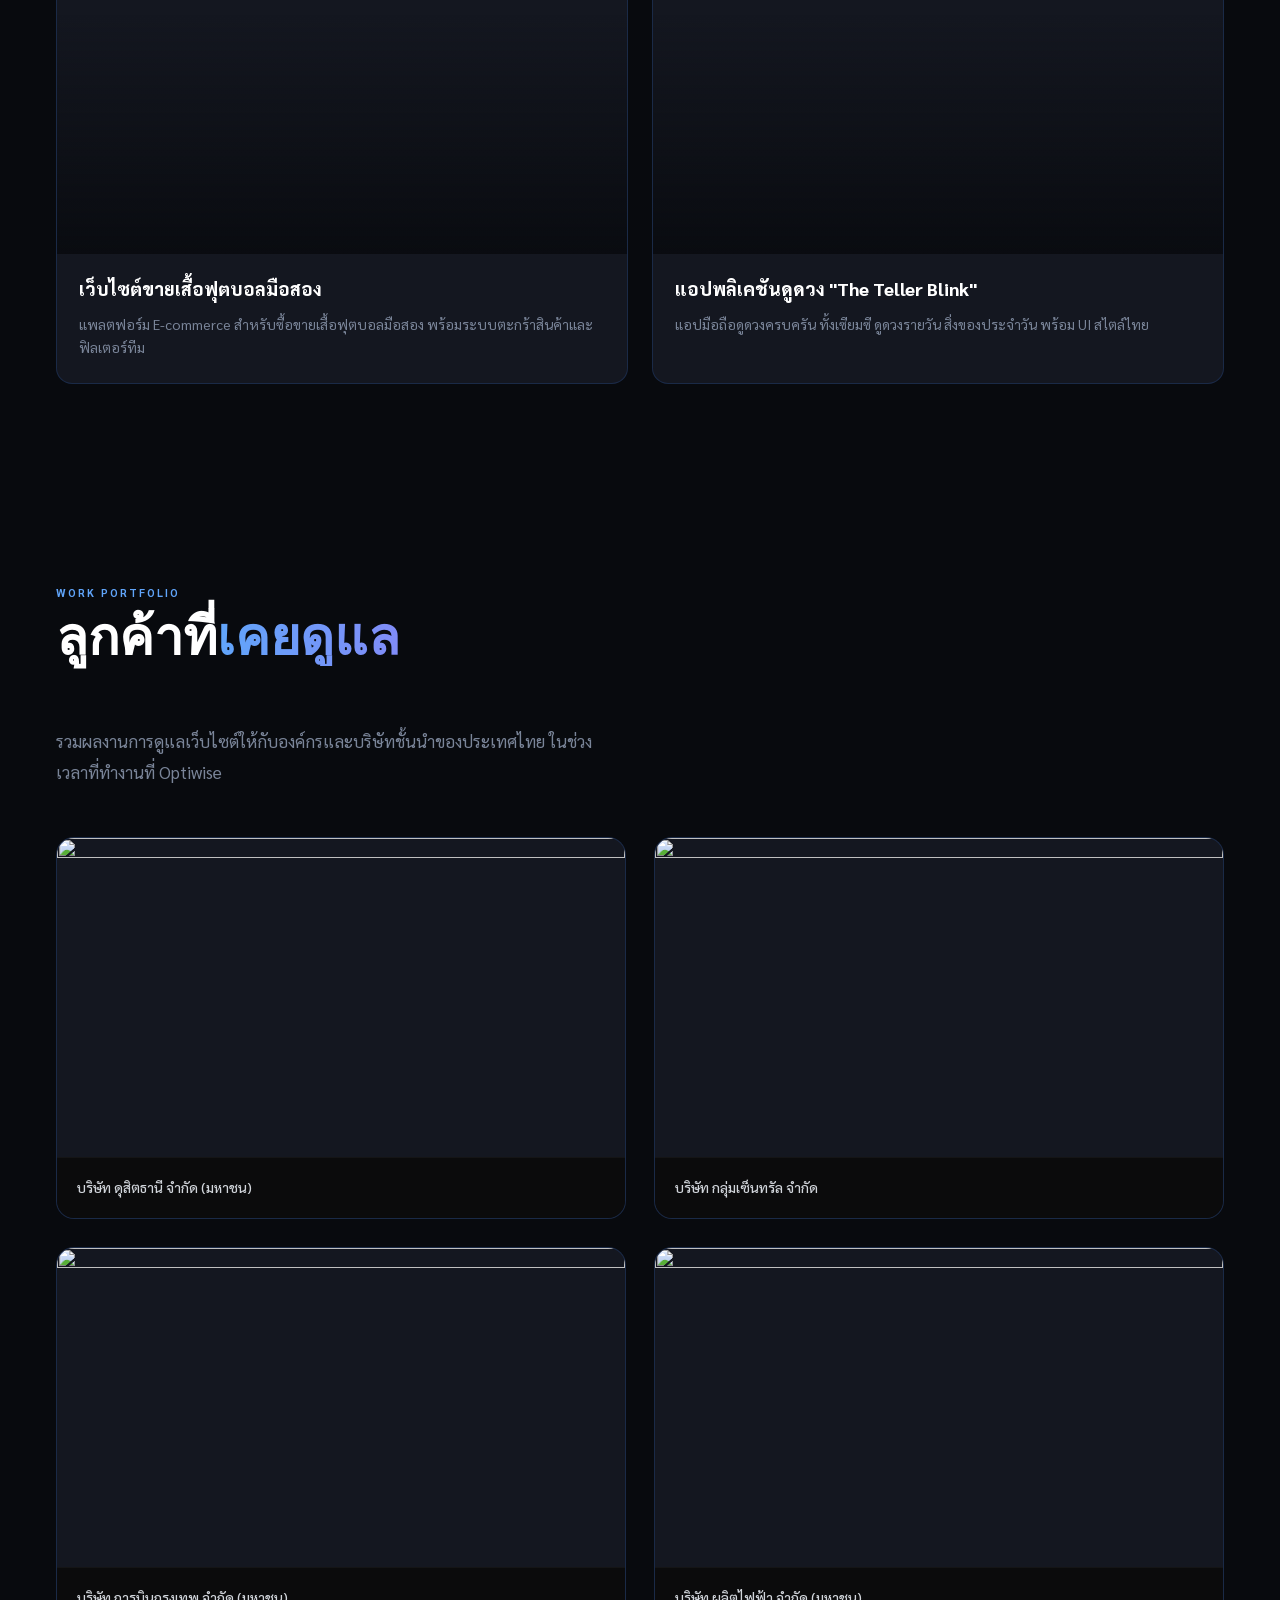
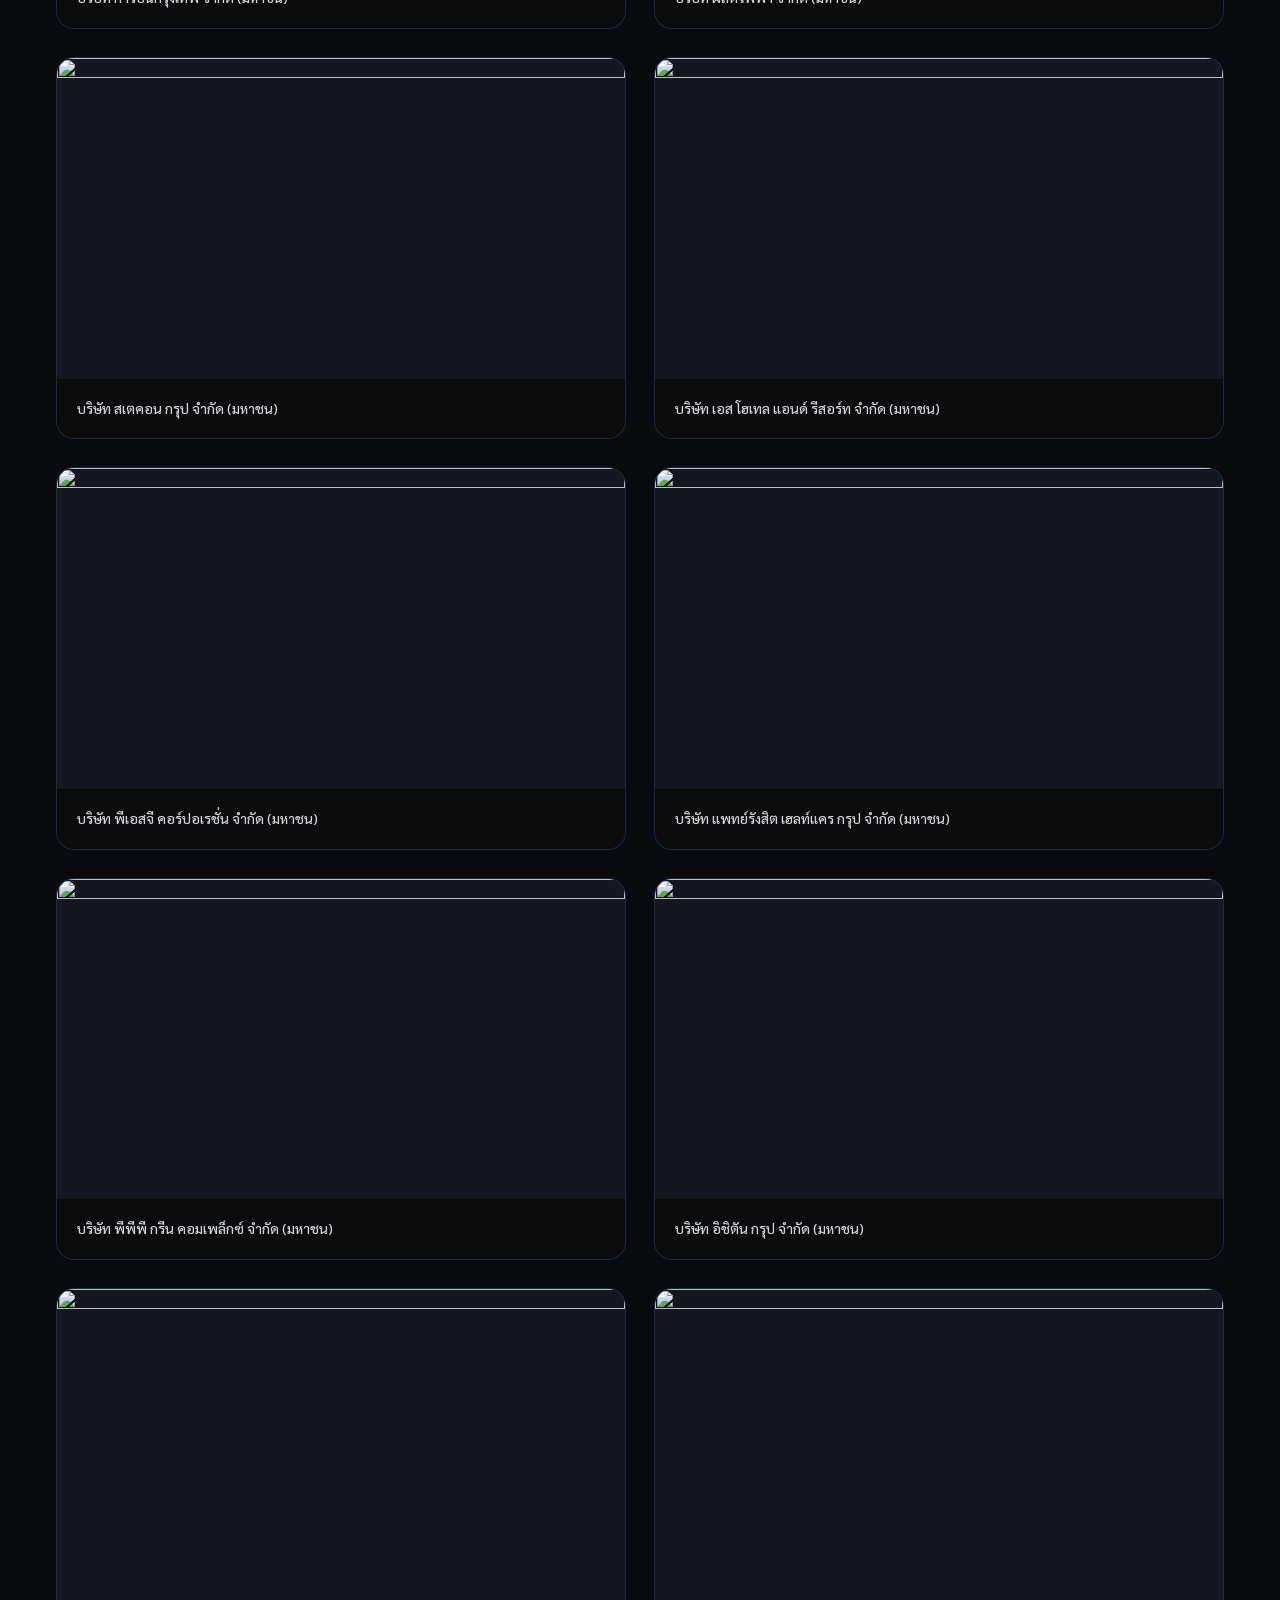
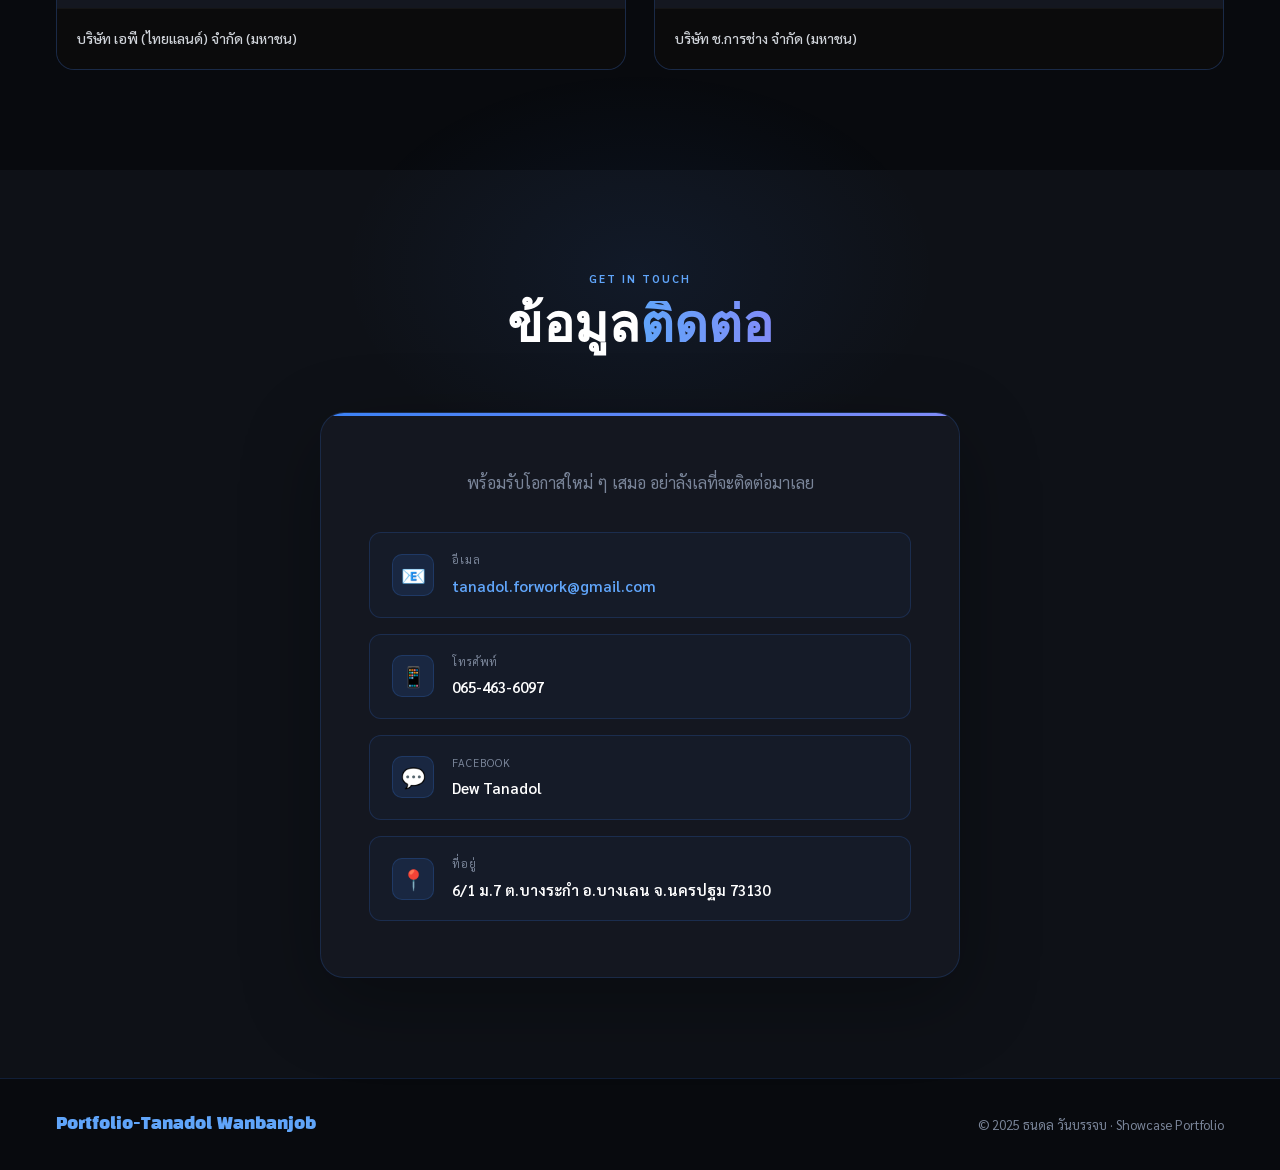
==== commit a2260010: "Refactor hero section to use stat-num for stats" ====
--- a/index.html
+++ b/index.html
@@ -56,25 +56,26 @@
       </div>
     </div>
 
-    <div class="hero-right">
+   
+    <!-- <div class="hero-right">
       <div class="hero-laptop-frame">
         <img src="/Portfolio/assets/notebook-1.webp" alt="Coding laptop" loading="eager">
       </div>
       <div class="hero-stats">
         <div class="stat-pill">
-          <div class="btn btn-primary"><a href="#education">การศึกษา</a></div>
-          <!-- <div class="stat-lbl"></div> -->
+          <div class="stat-num"><a href="#education">การศึกษา</a></div>
+          <div class="stat-lbl"></div>
         </div>
         <div class="stat-pill">
-          <div class="btn btn-primary"><a href="#skills">ทักษะ</a></div>
-          <!-- <div class="stat-lbl"></div> -->
+          <div class="stat-num"><a href="#skills">ทักษะ</a></div>
+          <div class="stat-lbl"></div>
         </div>
         <div class="stat-pill">
-          <div class="btn btn-primary"><a href="#experience">ประสบการณ์</a></div>
-          <!-- <div class="stat-lbl"></div> -->
-        </div>
-      </div>
-    </div>
+          <div class="stat-num"><a href="#experience">ประสบการณ์</a></div>
+          <div class="stat-lbl"></div>
+        </div>
+      </div>
+    </div> -->
   </section>
 
   <!-- ABOUT -->
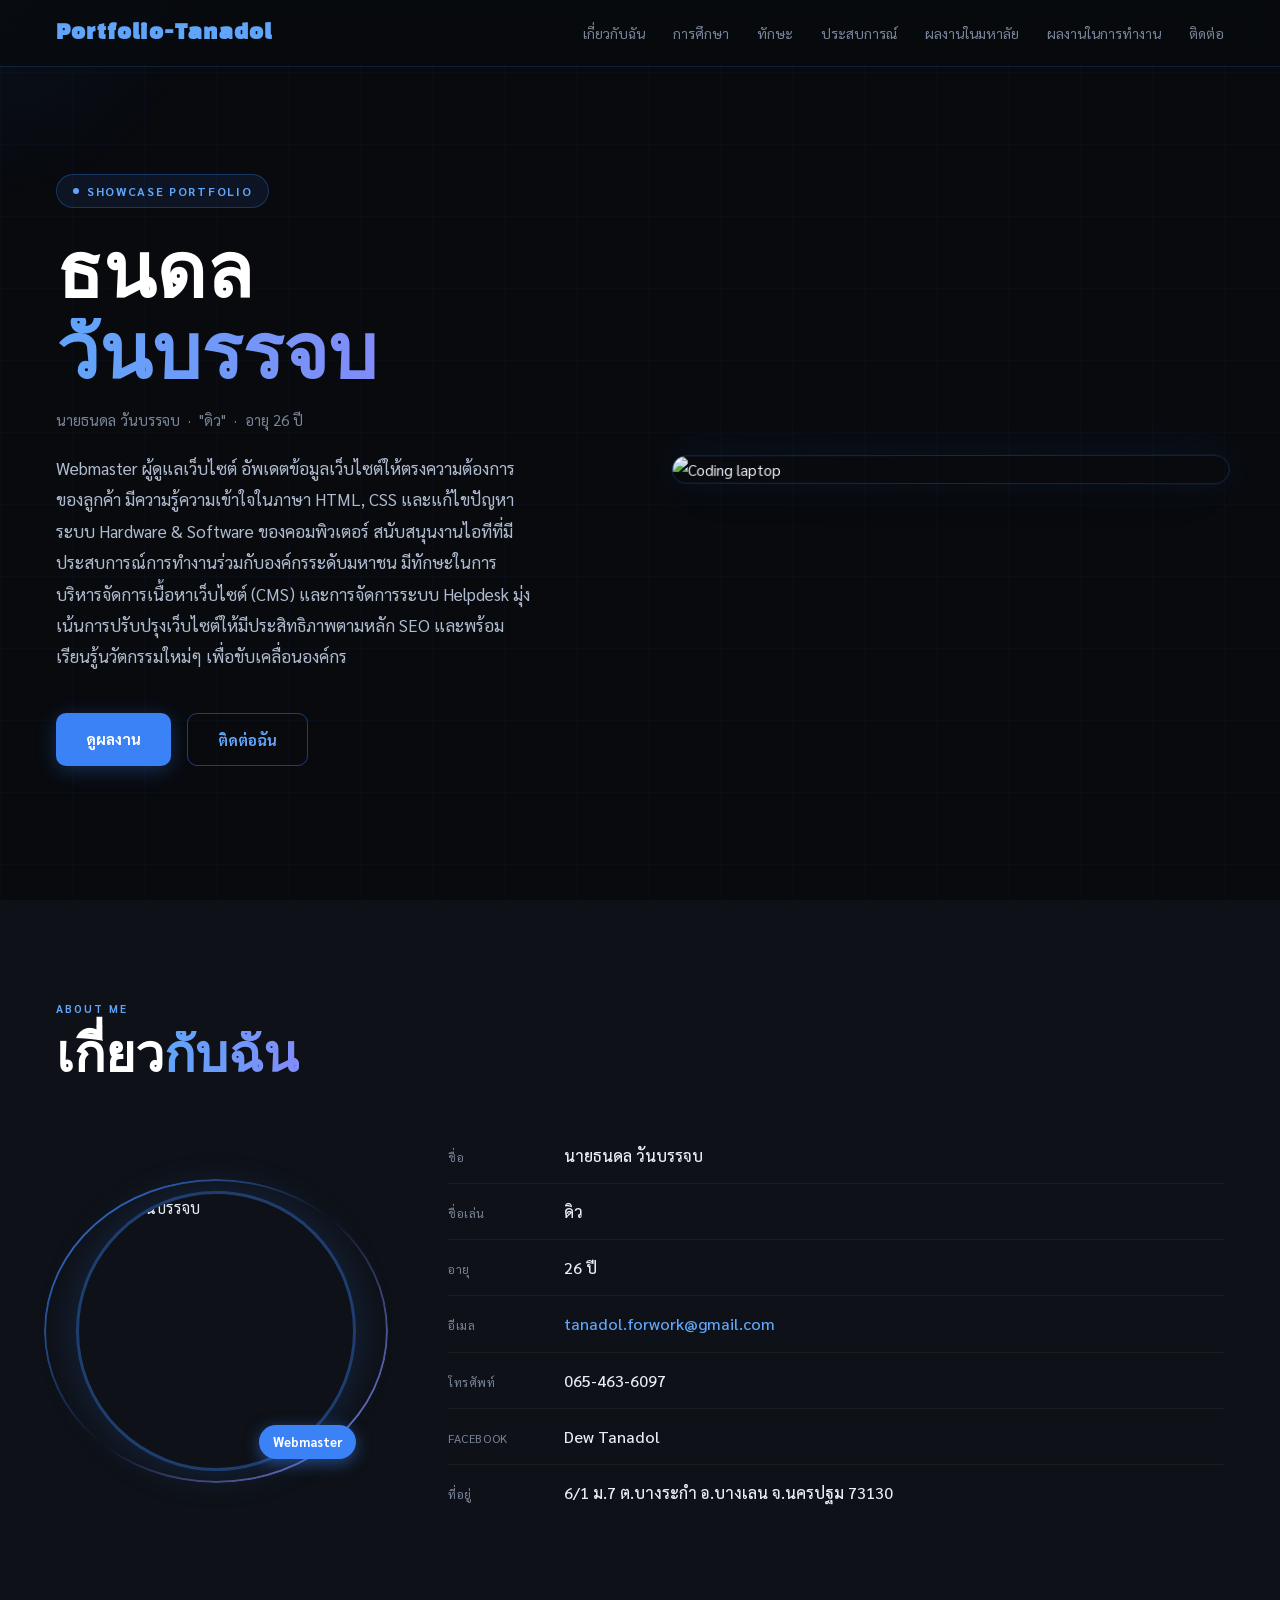
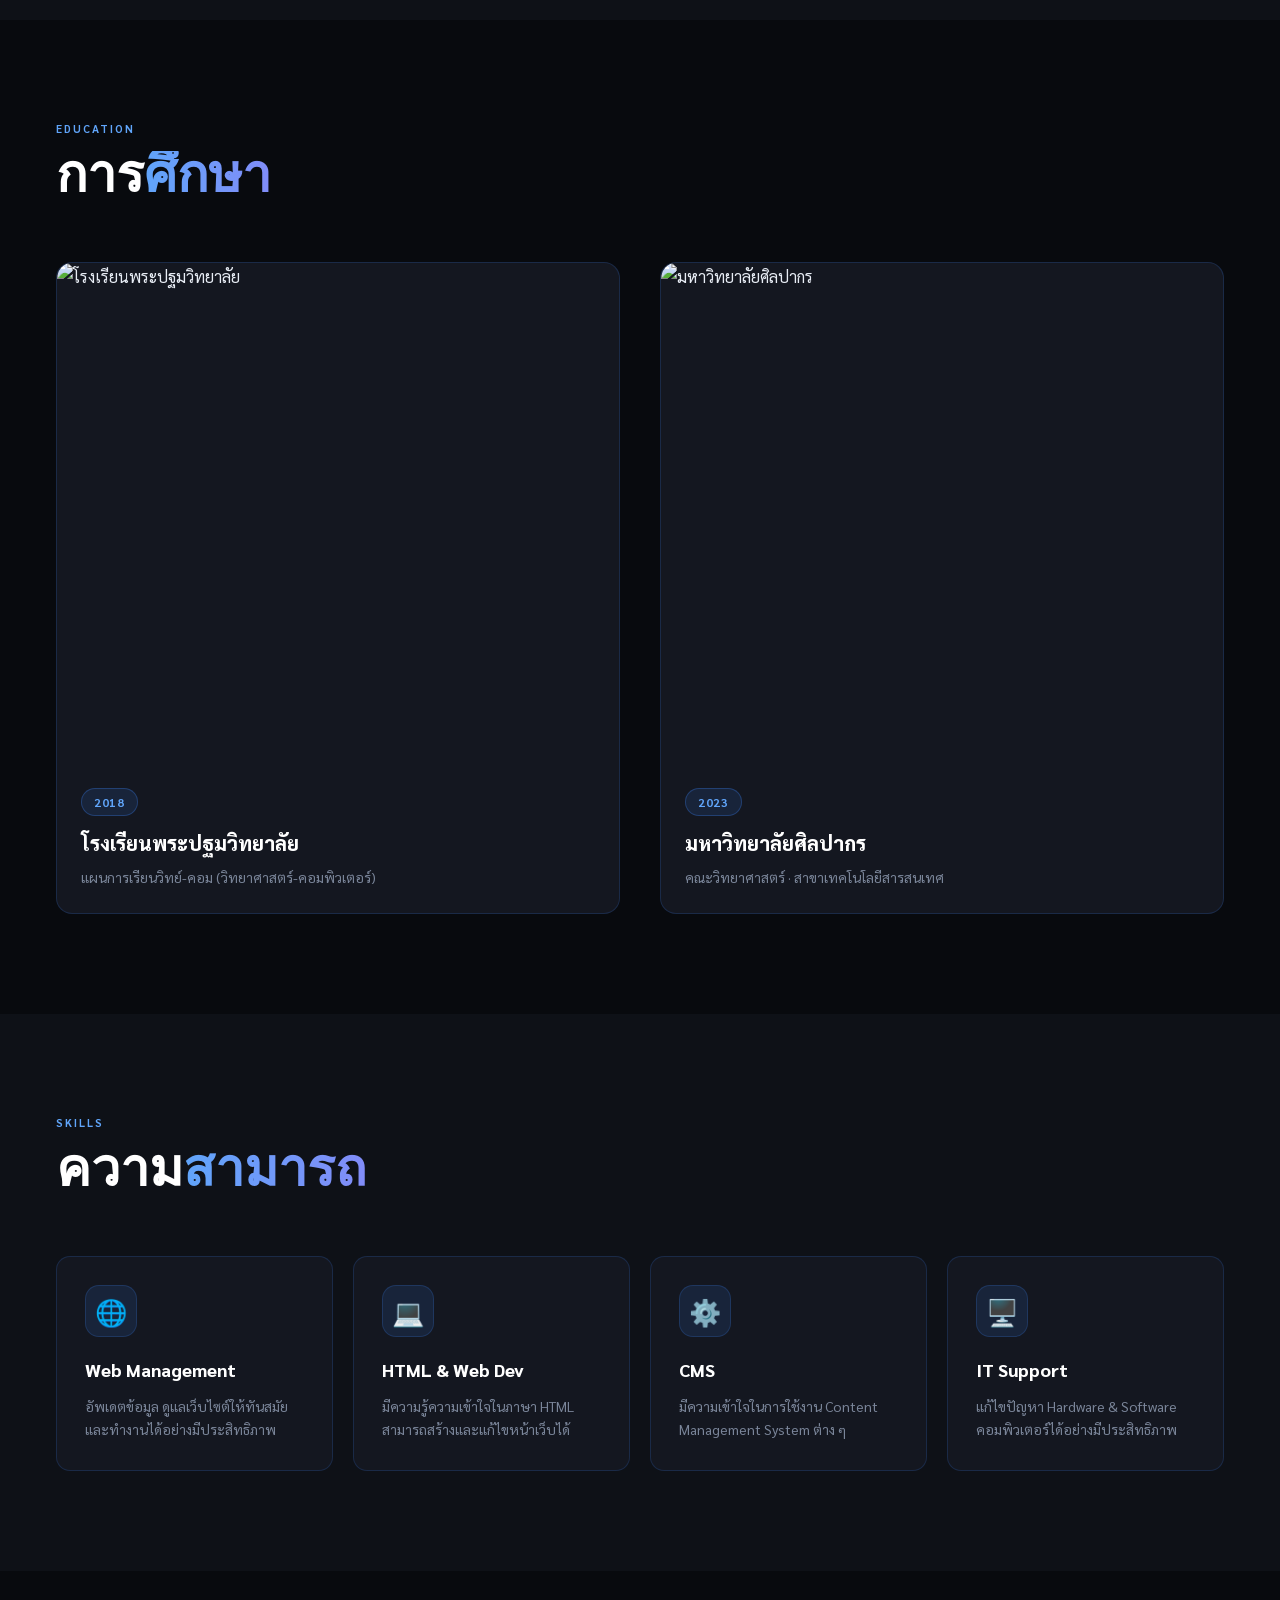
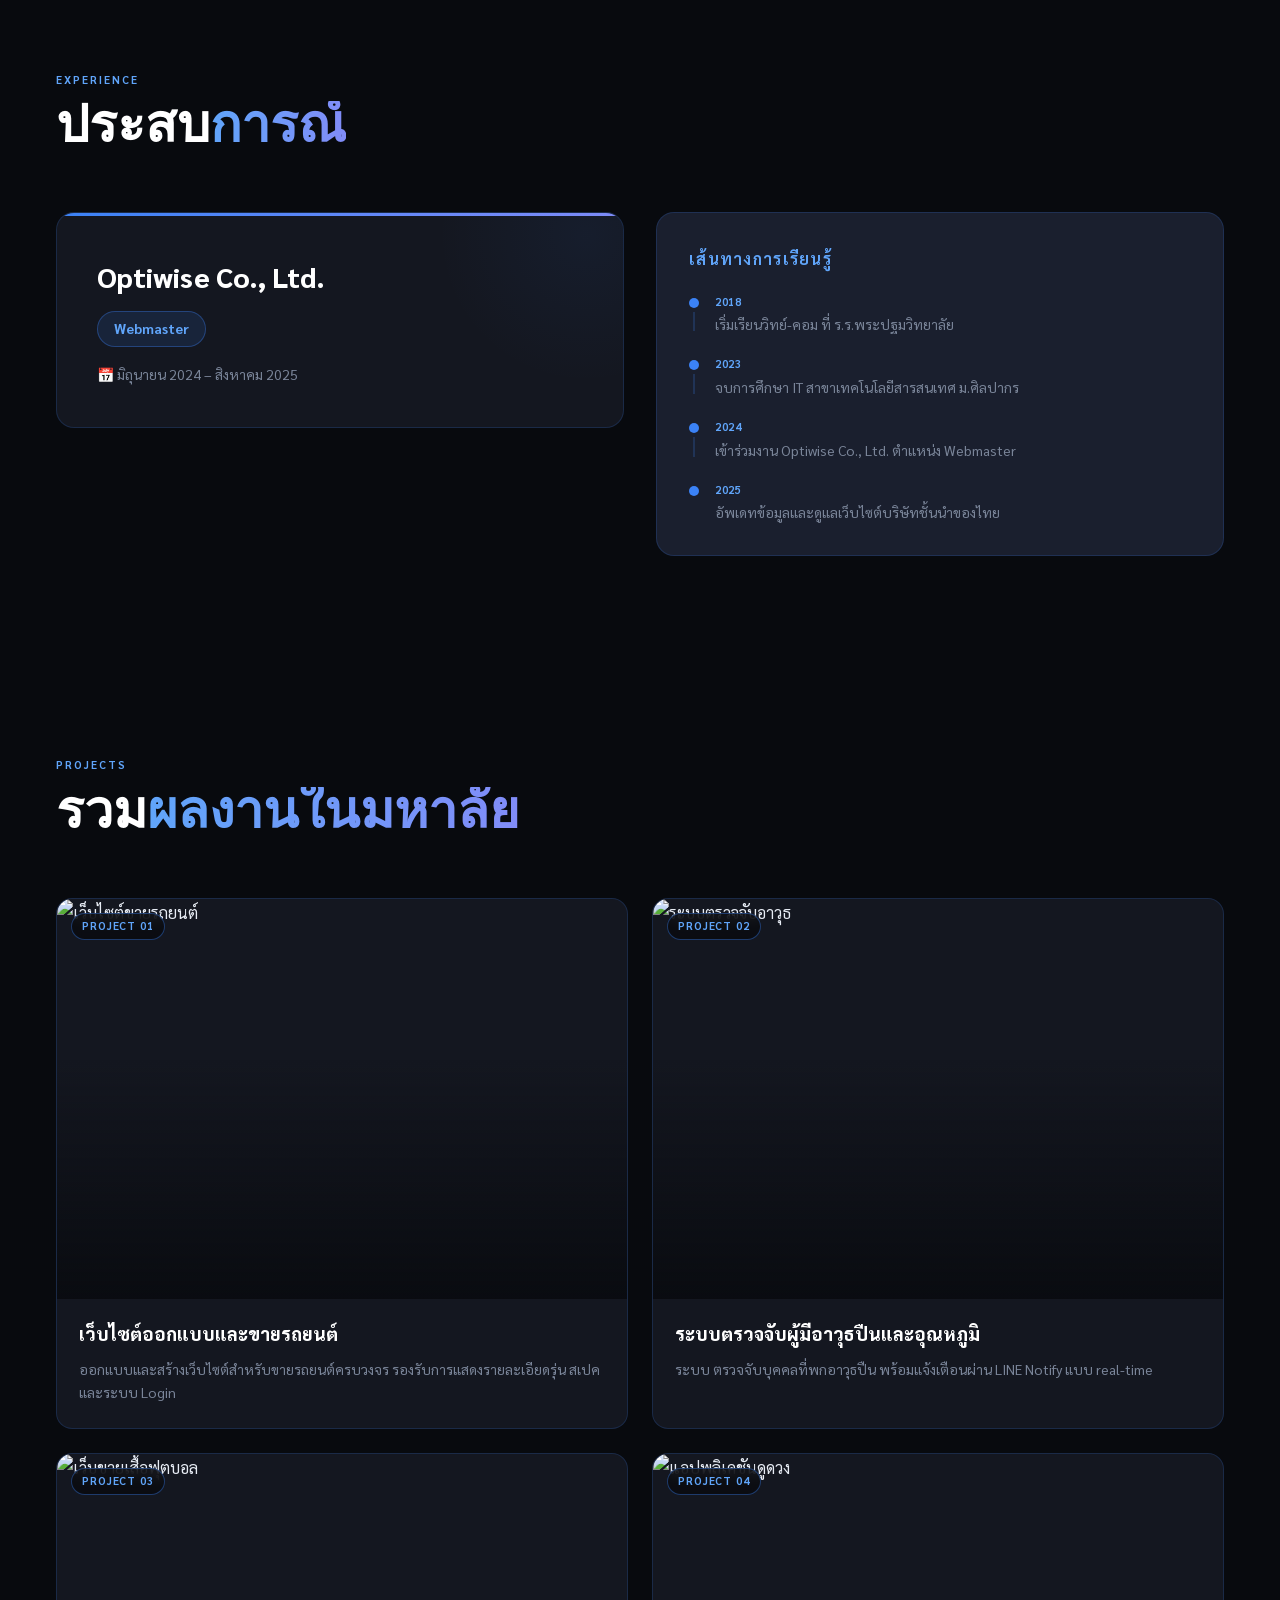
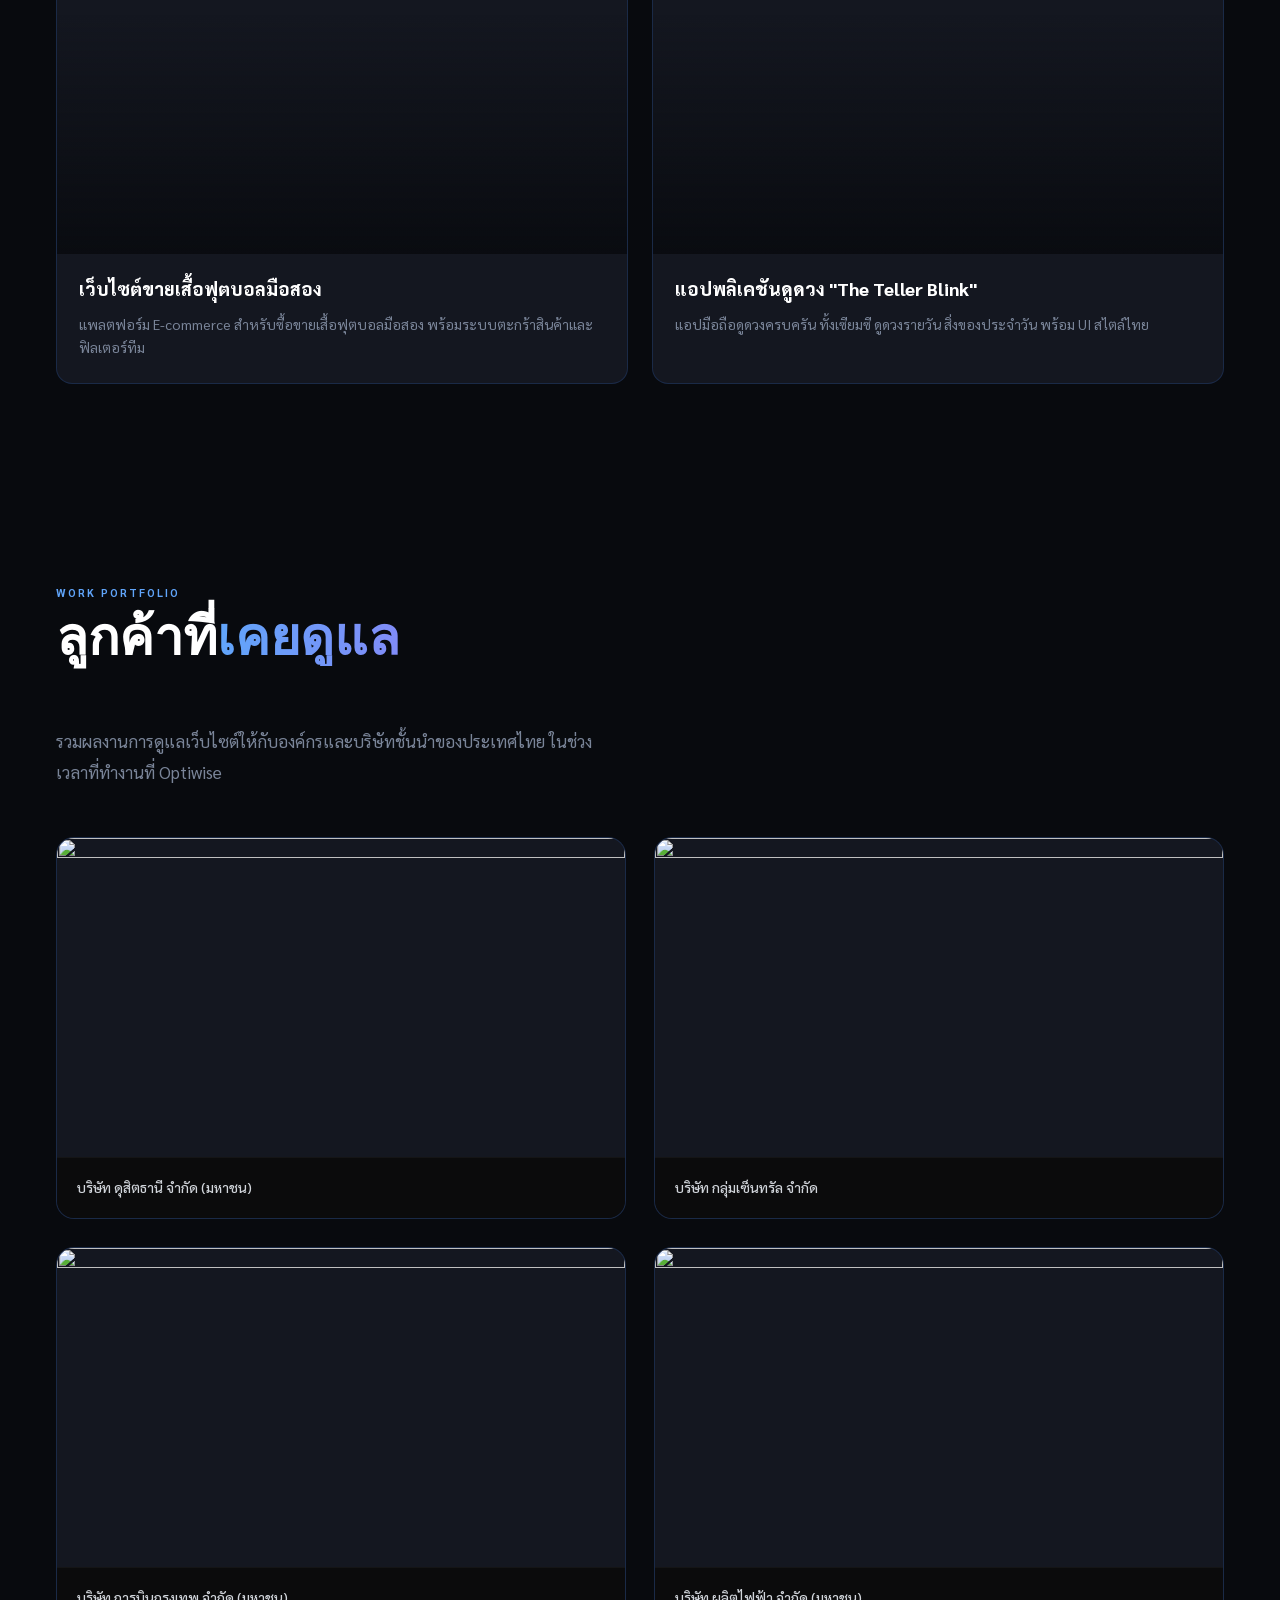
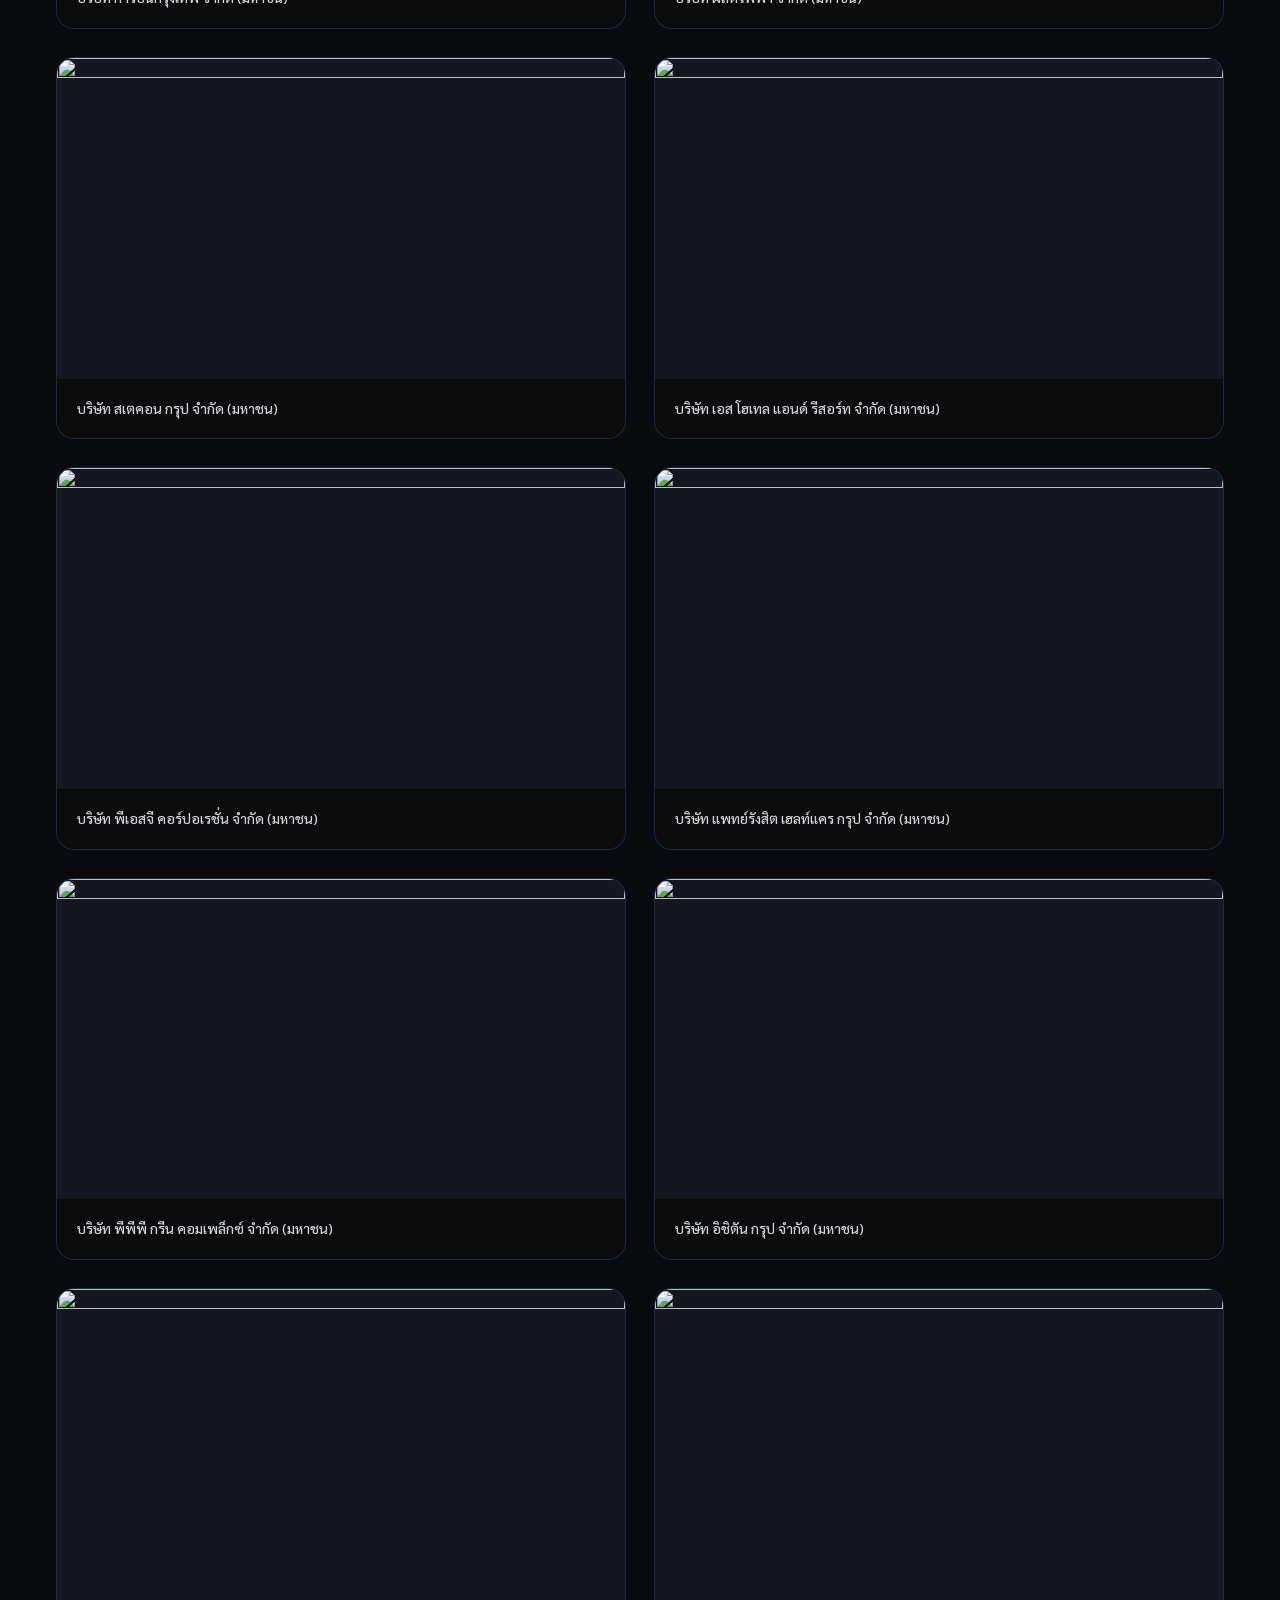
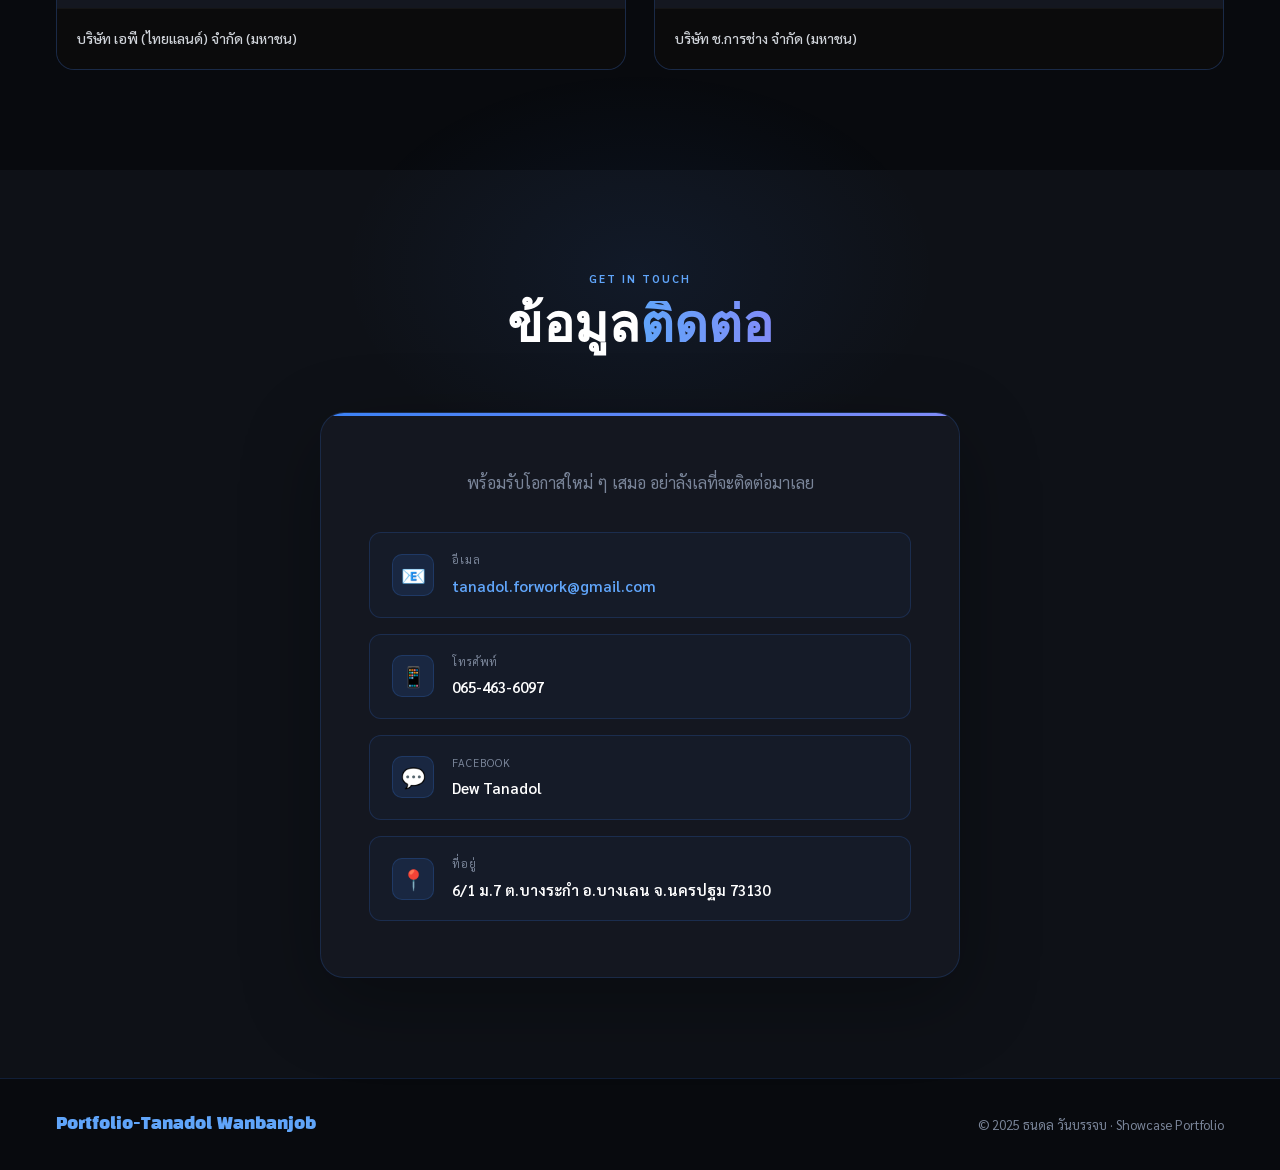
==== commit e29b2a41: "Clean up commented HTML sections in index.html Removed commented-out sections for hero-right and her" ====
--- a/index.html
+++ b/index.html
@@ -57,11 +57,11 @@
     </div>
 
    
-    <!-- <div class="hero-right">
+    <div class="hero-right">
       <div class="hero-laptop-frame">
         <img src="/Portfolio/assets/notebook-1.webp" alt="Coding laptop" loading="eager">
       </div>
-      <div class="hero-stats">
+      <!-- <div class="hero-stats">
         <div class="stat-pill">
           <div class="stat-num"><a href="#education">การศึกษา</a></div>
           <div class="stat-lbl"></div>
@@ -74,8 +74,8 @@
           <div class="stat-num"><a href="#experience">ประสบการณ์</a></div>
           <div class="stat-lbl"></div>
         </div>
-      </div>
-    </div> -->
+      </div> -->
+    </div>
   </section>
 
   <!-- ABOUT -->
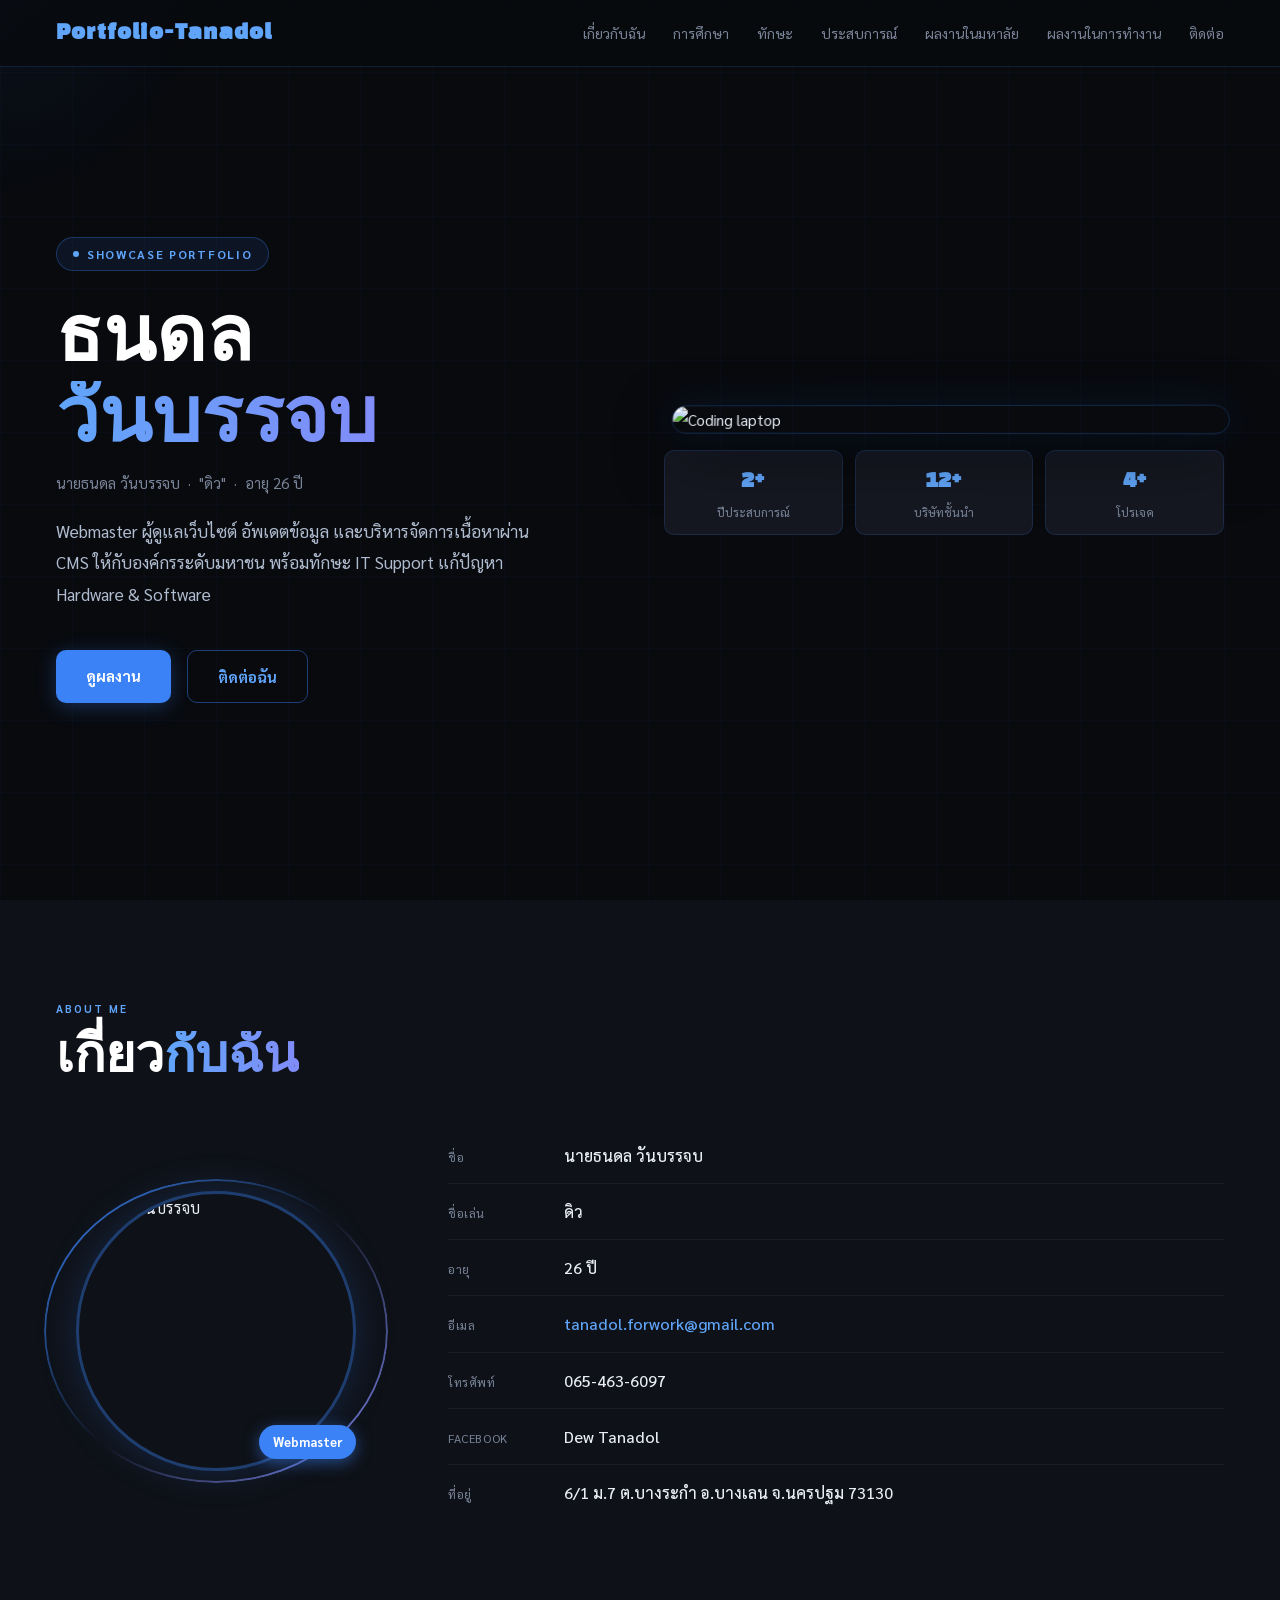
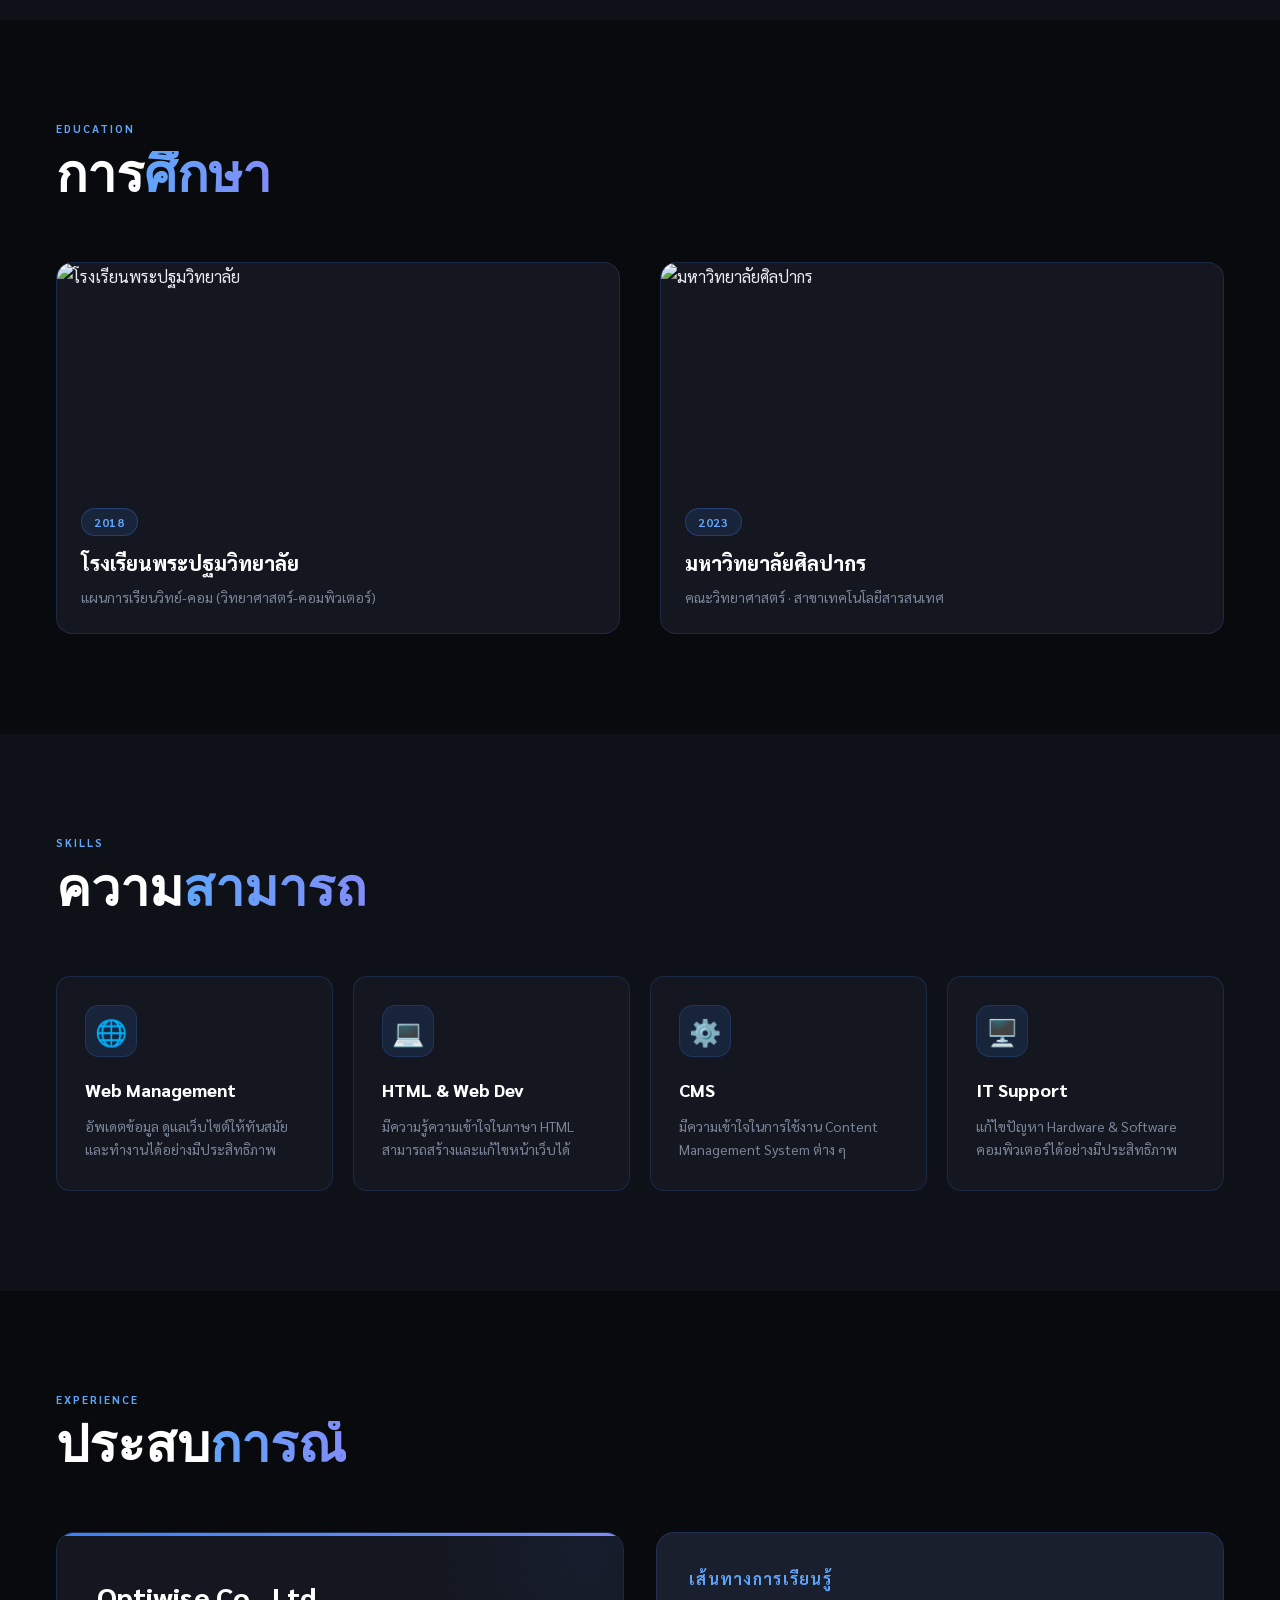
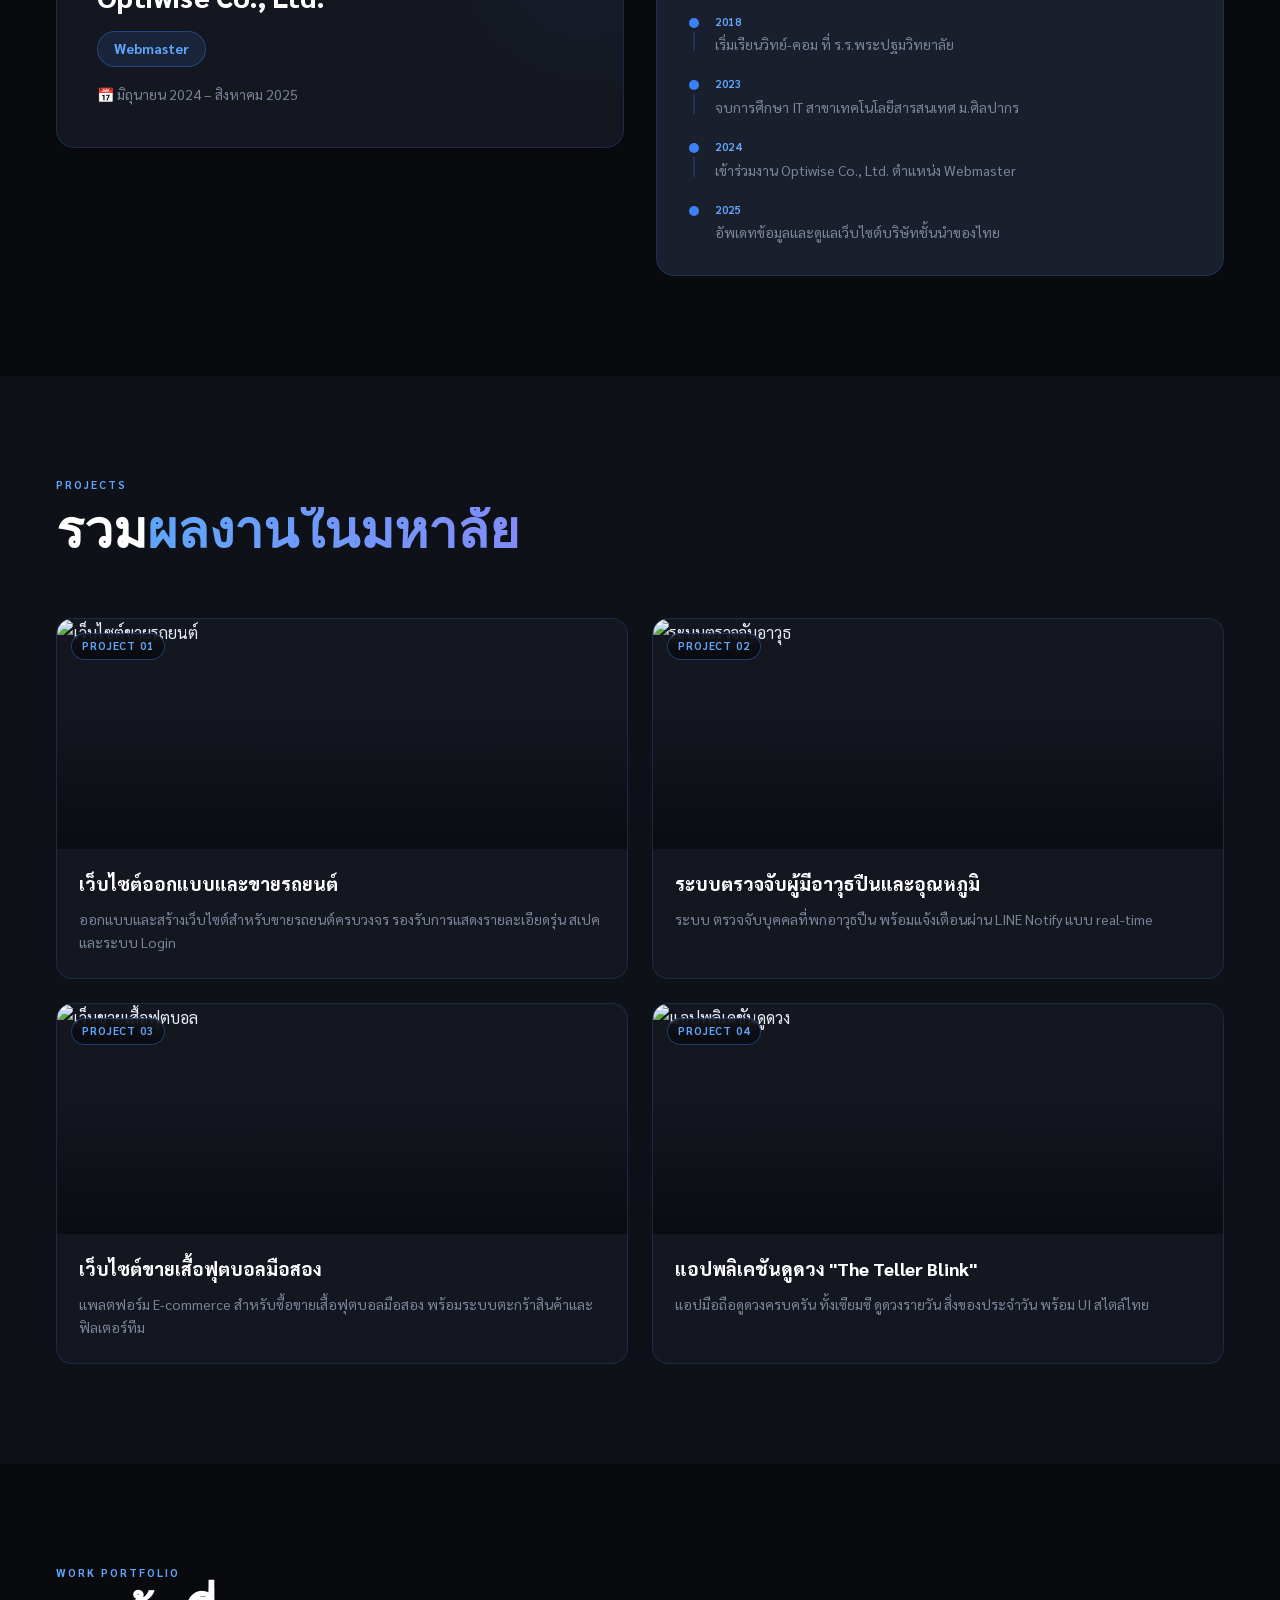
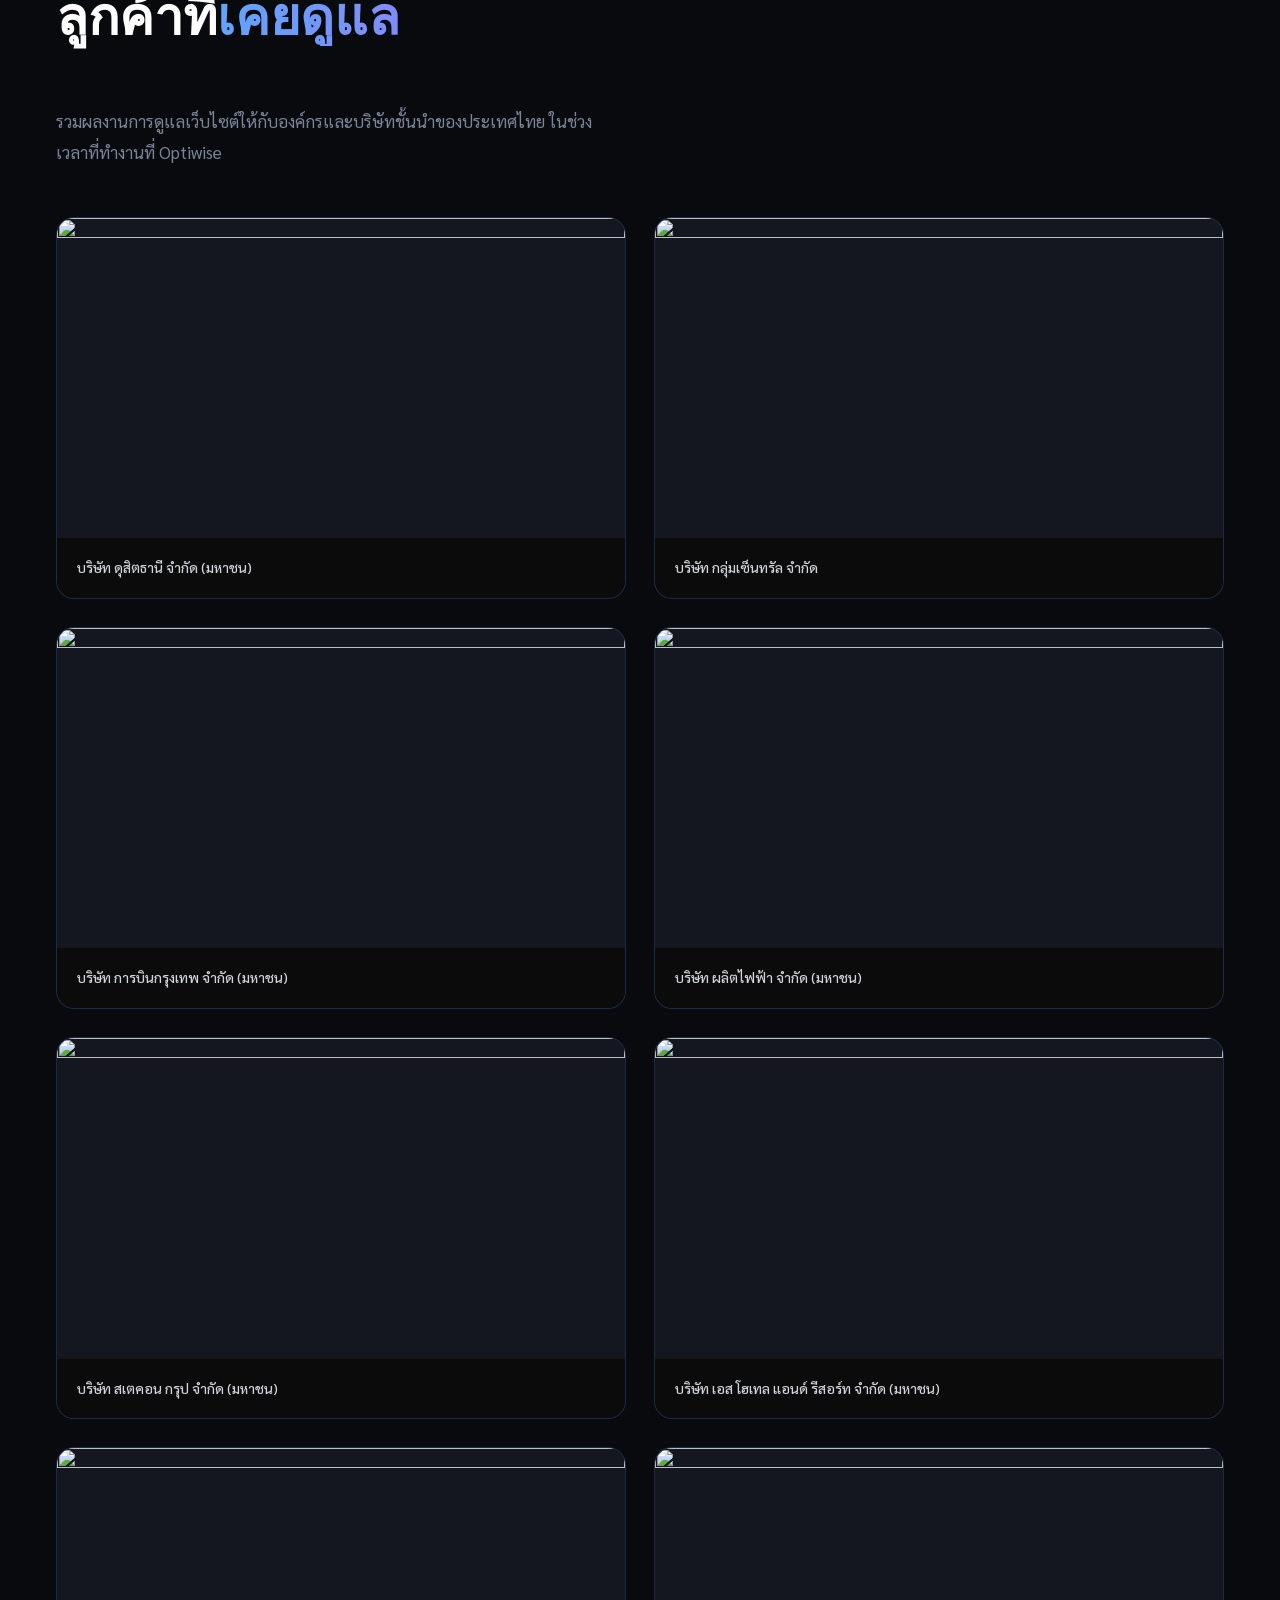
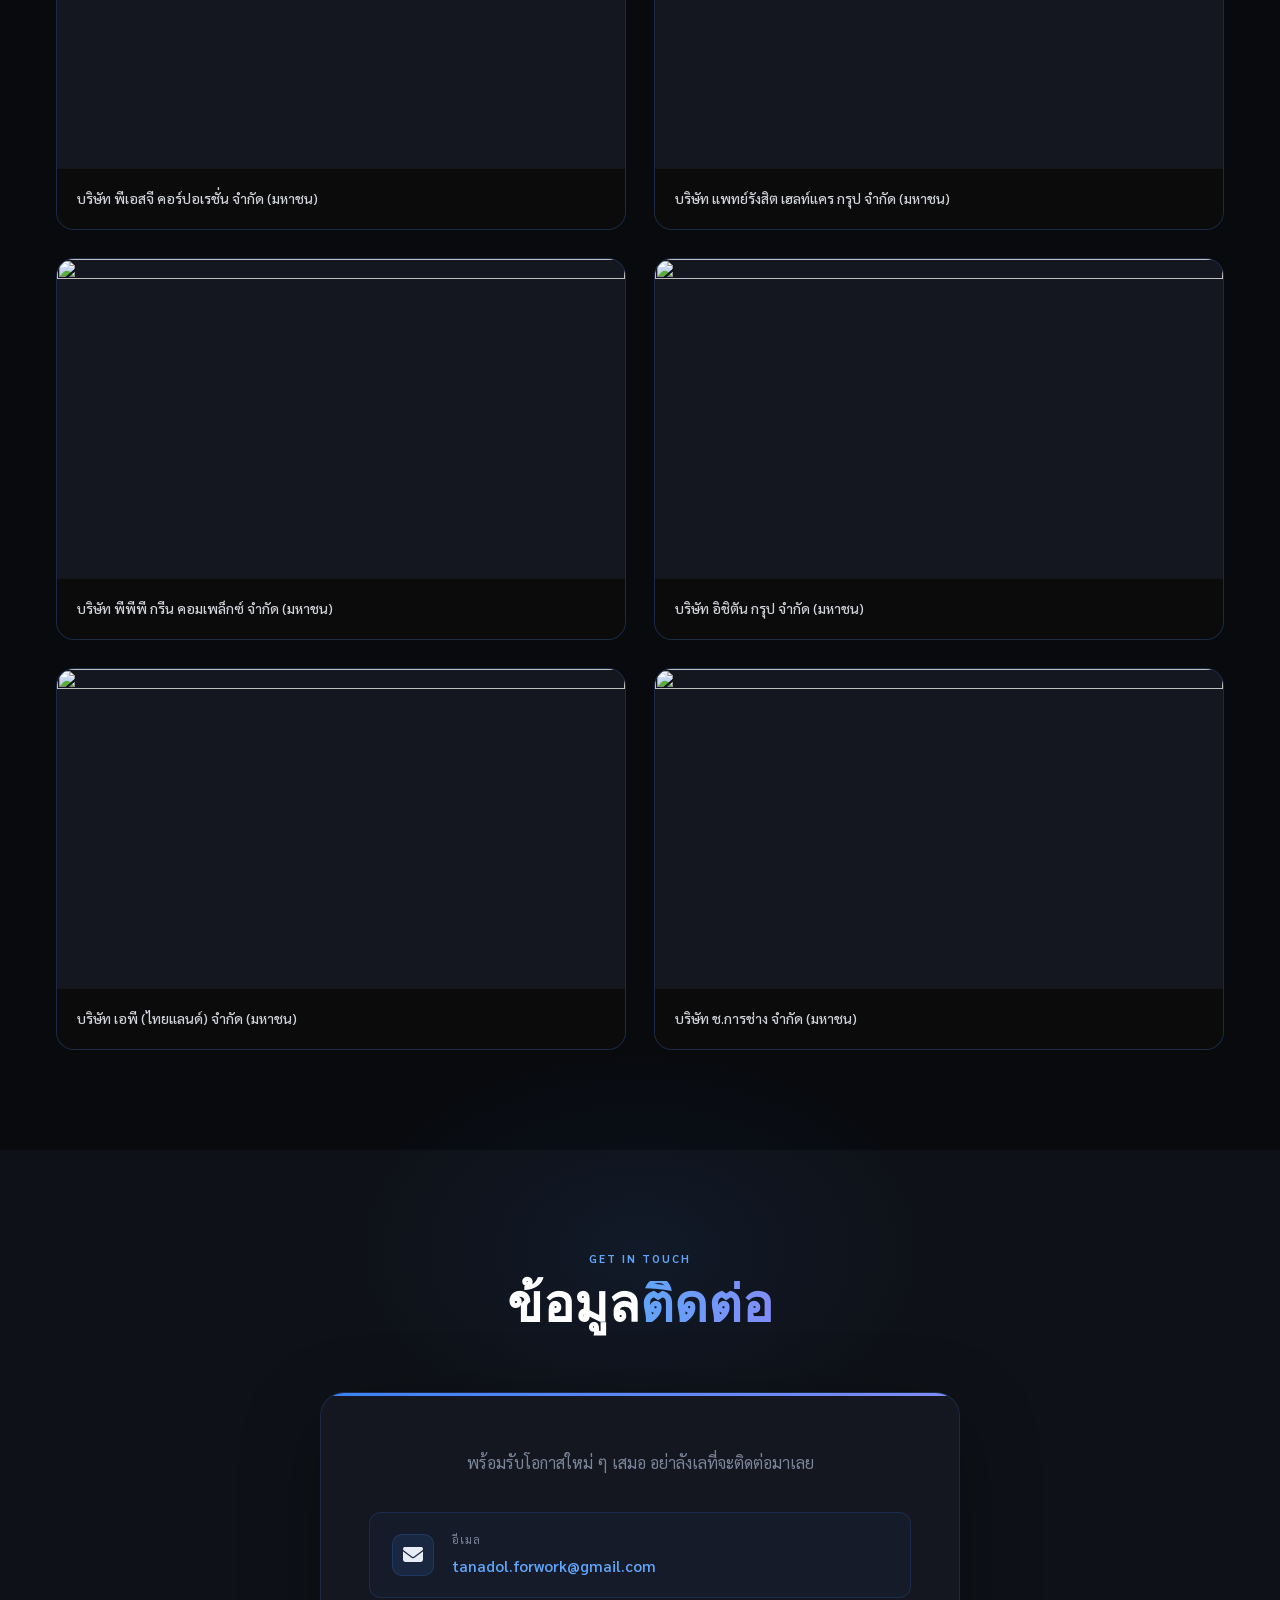
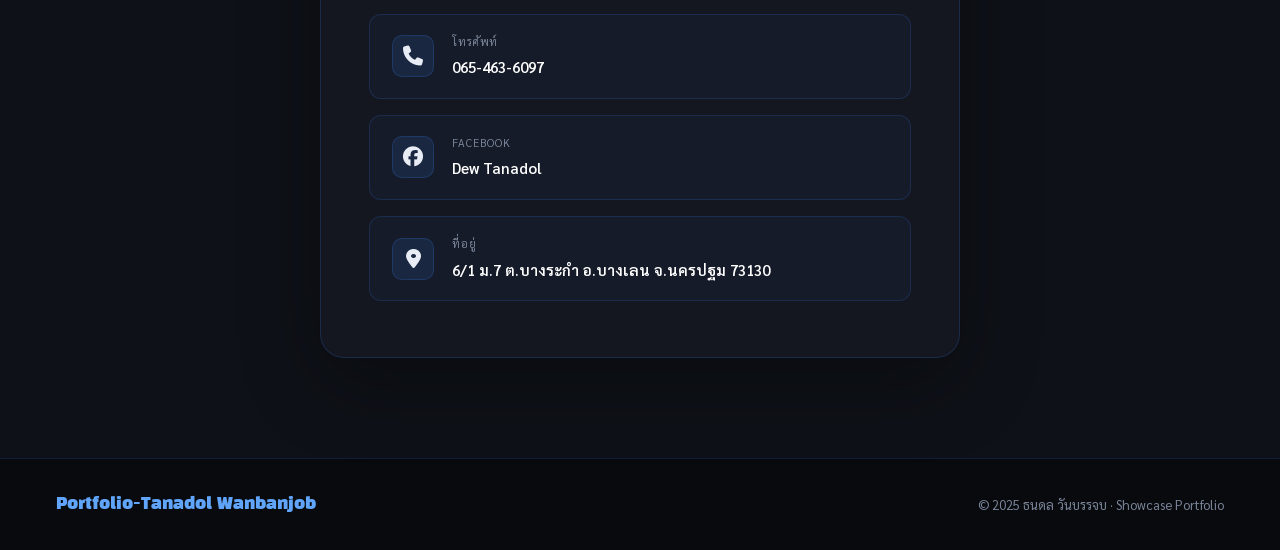
==== commit 52e4f6d4: "Refactor index.html for improved structure and icons" ====
--- a/index.html
+++ b/index.html
@@ -5,14 +5,12 @@
   <meta charset="UTF-8">
   <meta name="viewport" content="width=device-width, initial-scale=1.0">
   <title>Portfolio-Tanadol Wanbanjob</title>
-  <link
-    href="https://fonts.googleapis.com/css2?family=Sarabun:wght@300;400;600;700;800&family=Black+Han+Sans&display=swap"
-    rel="stylesheet">
-  <link rel="stylesheet" href="css/style.css">
+  <!-- preconnect ก่อนเสมอ เพื่อ performance -->
   <link rel="preconnect" href="https://fonts.googleapis.com">
   <link rel="preconnect" href="https://fonts.gstatic.com" crossorigin>
+  <link href="https://fonts.googleapis.com/css2?family=Sarabun:wght@300;400;600;700;800&family=Black+Han+Sans&display=swap" rel="stylesheet">
   <link rel="stylesheet" href="https://cdnjs.cloudflare.com/ajax/libs/font-awesome/6.5.2/css/all.min.css">
-  <link href="https://fonts.googleapis.com/css2?family=Prompt:wght@300;400;600&family=Plus+Jakarta+Sans:wght@400;700&display=swap" rel="stylesheet">
+  <link rel="stylesheet" href="css/style.css">
 </head>
 
 <body>
@@ -23,7 +21,11 @@
   <!-- NAV -->
   <nav id="mainNav">
     <a class="nav-logo" href="#hero">Portfolio-Tanadol</a>
-    <ul class="nav-links">
+    <!-- Hamburger (mobile) -->
+    <button class="nav-toggle" id="navToggle" aria-label="เปิดเมนู">
+      <span></span><span></span><span></span>
+    </button>
+    <ul class="nav-links" id="navLinks">
       <li><a href="#about">เกี่ยวกับฉัน</a></li>
       <li><a href="#education">การศึกษา</a></li>
       <li><a href="#skills">ทักษะ</a></li>
@@ -45,18 +47,13 @@
       </div>
       <h1 class="hero-name">ธนดล<br><span class="blue">วันบรรจบ</span></h1>
       <p class="hero-subtitle">นายธนดล วันบรรจบ &nbsp;·&nbsp; "ดิว" &nbsp;·&nbsp; อายุ 26 ปี</p>
-      <p class="hero-desc">Webmaster ผู้ดูแลเว็บไซต์ อัพเดตข้อมูลเว็บไซต์ให้ตรงความต้องการของลูกค้า
-        มีความรู้ความเข้าใจในภาษา HTML, CSS และแก้ไขปัญหาระบบ Hardware &amp; Software ของคอมพิวเตอร์
-        สนับสนุนงานไอทีที่มีประสบการณ์การทำงานร่วมกับองค์กรระดับมหาชน มีทักษะในการบริหารจัดการเนื้อหาเว็บไซต์ (CMS)
-        และการจัดการระบบ Helpdesk มุ่งเน้นการปรับปรุงเว็บไซต์ให้มีประสิทธิภาพตามหลัก SEO และพร้อมเรียนรู้นวัตกรรมใหม่ๆ
-        เพื่อขับเคลื่อนองค์กร</p>
+      <p class="hero-desc">Webmaster ผู้ดูแลเว็บไซต์ อัพเดตข้อมูล และบริหารจัดการเนื้อหาผ่าน CMS ให้กับองค์กรระดับมหาชน พร้อมทักษะ IT Support แก้ปัญหา Hardware &amp; Software</p>
       <div class="hero-cta">
         <a href="#work-projects" class="btn btn-primary">ดูผลงาน</a>
         <a href="#contact" class="btn btn-outline">ติดต่อฉัน</a>
       </div>
     </div>
 
-   
     <div class="hero-right">
       <div class="hero-laptop-frame">
         <img src="/Portfolio/assets/notebook-1.webp" alt="Coding laptop" loading="eager">
@@ -75,6 +72,20 @@
           <div class="stat-lbl"></div>
         </div>
       </div> -->
+      <div class="hero-stats">
+        <div class="stat-pill">
+          <div class="stat-num">2+</div>
+          <div class="stat-lbl">ปีประสบการณ์</div>
+        </div>
+        <div class="stat-pill">
+          <div class="stat-num">12+</div>
+          <div class="stat-lbl">บริษัทชั้นนำ</div>
+        </div>
+        <div class="stat-pill">
+          <div class="stat-num">4+</div>
+          <div class="stat-lbl">โปรเจค</div>
+        </div>
+      </div>
     </div>
   </section>
 
@@ -342,28 +353,28 @@
       <p class="contact-subtitle">พร้อมรับโอกาสใหม่ ๆ เสมอ อย่าลังเลที่จะติดต่อมาเลย</p>
       <div class="contact-items">
         <div class="contact-row">
-          <div class="contact-icon-wrap">📧</div>
+          <div class="contact-icon-wrap"><i class="fa-solid fa-envelope"></i></div>
           <div>
             <div class="contact-label">อีเมล</div>
             <div class="contact-val"><a href="mailto:tanadol.forwork@gmail.com">tanadol.forwork@gmail.com</a></div>
           </div>
         </div>
         <div class="contact-row">
-          <div class="contact-icon-wrap">📱</div>
+          <div class="contact-icon-wrap"><i class="fa-solid fa-phone"></i></div>
           <div>
             <div class="contact-label">โทรศัพท์</div>
             <div class="contact-val">065-463-6097</div>
           </div>
         </div>
         <div class="contact-row">
-          <div class="contact-icon-wrap">💬</div>
+          <div class="contact-icon-wrap"><i class="fa-brands fa-facebook"></i></div>
           <div>
             <div class="contact-label">Facebook</div>
             <div class="contact-val">Dew Tanadol</div>
           </div>
         </div>
         <div class="contact-row">
-          <div class="contact-icon-wrap">📍</div>
+          <div class="contact-icon-wrap"><i class="fa-solid fa-location-dot"></i></div>
           <div>
             <div class="contact-label">ที่อยู่</div>
             <div class="contact-val">6/1 ม.7 ต.บางระกำ อ.บางเลน จ.นครปฐม 73130</div>
@@ -379,6 +390,22 @@
   </footer>
 
   <script src="js/main.js"></script>
+  <script>
+    // Hamburger menu toggle
+    const navToggle = document.getElementById('navToggle');
+    const navLinks  = document.getElementById('navLinks');
+    navToggle?.addEventListener('click', () => {
+      navToggle.classList.toggle('open');
+      navLinks.classList.toggle('open');
+    });
+    // ปิดเมนูเมื่อคลิก link
+    navLinks?.querySelectorAll('a').forEach(a => {
+      a.addEventListener('click', () => {
+        navToggle.classList.remove('open');
+        navLinks.classList.remove('open');
+      });
+    });
+  </script>
 </body>
 
 </html>
--- a/css/style.css
+++ b/css/style.css
@@ -41,6 +41,29 @@
   border-bottom: 0.5px solid var(--border);
   transition: padding 0.3s;
 }
+/* Hamburger button */
+.nav-toggle {
+  display: none;
+  flex-direction: column;
+  gap: 5px;
+  background: none;
+  border: none;
+  cursor: pointer;
+  padding: 6px;
+  z-index: 201;
+}
+.nav-toggle span {
+  display: block;
+  width: 24px;
+  height: 2px;
+  background: var(--text);
+  border-radius: 2px;
+  transition: all 0.3s ease;
+}
+.nav-toggle.open span:nth-child(1) { transform: translateY(7px) rotate(45deg); }
+.nav-toggle.open span:nth-child(2) { opacity: 0; transform: scaleX(0); }
+.nav-toggle.open span:nth-child(3) { transform: translateY(-7px) rotate(-45deg); }
+
 .nav-logo {
   font-size: 20px; font-weight: 800; color: var(--blue-bright);
   letter-spacing: 0.06em; text-decoration: none;
@@ -215,6 +238,13 @@
 .reveal-delay-2 { transition-delay: 0.2s; }
 .reveal-delay-3 { transition-delay: 0.3s; }
 .reveal-delay-4 { transition-delay: 0.4s; }
+.reveal-delay-5 { transition-delay: 0.5s; }
+.reveal-delay-6 { transition-delay: 0.6s; }
+.reveal-delay-7 { transition-delay: 0.7s; }
+.reveal-delay-8 { transition-delay: 0.8s; }
+.reveal-delay-9 { transition-delay: 0.9s; }
+.reveal-delay-10 { transition-delay: 1.0s; }
+.reveal-delay-11 { transition-delay: 1.1s; }
 
 /* === ABOUT === */
 #about { background: var(--dark); }
@@ -273,7 +303,7 @@
   transform: translateY(-6px);
   box-shadow: 0 16px 48px rgba(59,130,246,0.15);
 }
-.edu-img { width: 100%; height: 500px; object-fit: cover; display: block; }
+.edu-img { width: 100%; height: 220px; object-fit: cover; display: block; }
 .edu-body { padding: 24px; }
 .edu-year {
   display: inline-block;
@@ -350,7 +380,8 @@
 .tl-text { font-size: 14px; color: var(--muted); line-height: 1.5; }
 
 /* === PROJECTS === */
-#projects { background: var(--dark); }
+#college-projects { background: var(--dark); }
+#work-projects { background: var(--black); }
 .proj-grid { display: grid; grid-template-columns: repeat(2, 1fr); gap: 24px; }
 .proj-card {
   background: var(--card); border: 1px solid var(--border);
@@ -363,7 +394,7 @@
   box-shadow: 0 20px 60px rgba(0,0,0,0.4), 0 0 30px rgba(59,130,246,0.1);
   border-color: rgba(59,130,246,0.45);
 }
-.proj-thumb { position: relative; overflow: hidden; height: 400px; }
+.proj-thumb { position: relative; overflow: hidden; height: 230px; }
 .proj-thumb img { width: 100%; height: 100%; object-fit: cover; object-position: top; transition: transform 0.5s ease; display: block; }
 .proj-card:hover .proj-thumb img { transform: scale(1.06); }
 .proj-overlay {
@@ -382,7 +413,6 @@
 .proj-desc { font-size: 14px; color: var(--muted); line-height: 1.65; }
 
 /* === CLIENTS === */
-#clients { background: var(--black); }
 .clients-intro { font-size: 17px; color: var(--muted); max-width: 560px; margin-bottom: 48px; line-height: 1.85; }
 .clients-showcase {
   display: grid;
@@ -497,7 +527,31 @@
 
 @media (max-width: 900px) {
   nav { padding: 14px 24px; }
-  .nav-links { display: none; }
+  /* แสดง hamburger */
+  .nav-toggle { display: flex; }
+  /* nav links เป็น drawer */
+  .nav-links {
+    position: fixed;
+    top: 57px; left: 0; right: 0;
+    background: rgba(8,10,14,0.97);
+    backdrop-filter: blur(20px);
+    flex-direction: column;
+    gap: 0;
+    max-height: 0;
+    overflow: hidden;
+    transition: max-height 0.35s ease;
+    border-bottom: 0.5px solid var(--border);
+    z-index: 199;
+  }
+  .nav-links.open { max-height: 500px; }
+  .nav-links li { border-bottom: 0.5px solid rgba(255,255,255,0.05); }
+  .nav-links a {
+    display: block;
+    padding: 15px 24px;
+    font-size: 15px;
+  }
+  .nav-links a::after { display: none; }
+
   section { padding: 80px 24px; }
   #hero { grid-template-columns: 1fr; padding: 100px 24px 60px; gap: 40px; }
   .hero-right { display: none; }
@@ -543,6 +597,26 @@
     padding: 16px 32px;
   }
 
+  /* ซ่อน nav links ปกติ ใช้ hamburger แทน */
+  .nav-toggle { display: flex; }
+  .nav-links {
+    position: fixed;
+    top: 57px; left: 0; right: 0;
+    background: rgba(8,10,14,0.97);
+    backdrop-filter: blur(20px);
+    flex-direction: column;
+    gap: 0;
+    max-height: 0;
+    overflow: hidden;
+    transition: max-height 0.35s ease;
+    border-bottom: 0.5px solid var(--border);
+    z-index: 199;
+  }
+  .nav-links.open { max-height: 500px; }
+  .nav-links li { border-bottom: 0.5px solid rgba(255,255,255,0.05); }
+  .nav-links a { display: block; padding: 15px 32px; font-size: 15px; }
+  .nav-links a::after { display: none; }
+
   section {
     padding: 90px 32px;
   }
@@ -569,6 +643,7 @@
   }
 
   .hero-right {
+    display: block;
     max-width: 760px;
     margin: 0 auto;
   }
@@ -605,11 +680,11 @@
   }
 
   .edu-img {
-    height: 360px;
+    height: 280px;
   }
 
   .proj-thumb {
-    height: 300px;
+    height: 260px;
   }
 
   .contact-card {
@@ -764,11 +839,11 @@
   }
 
   .edu-img {
-    height: 260px;
+    height: 200px;
   }
 
   .proj-thumb {
-    height: 220px;
+    height: 200px;
   }
 
   .proj-body,
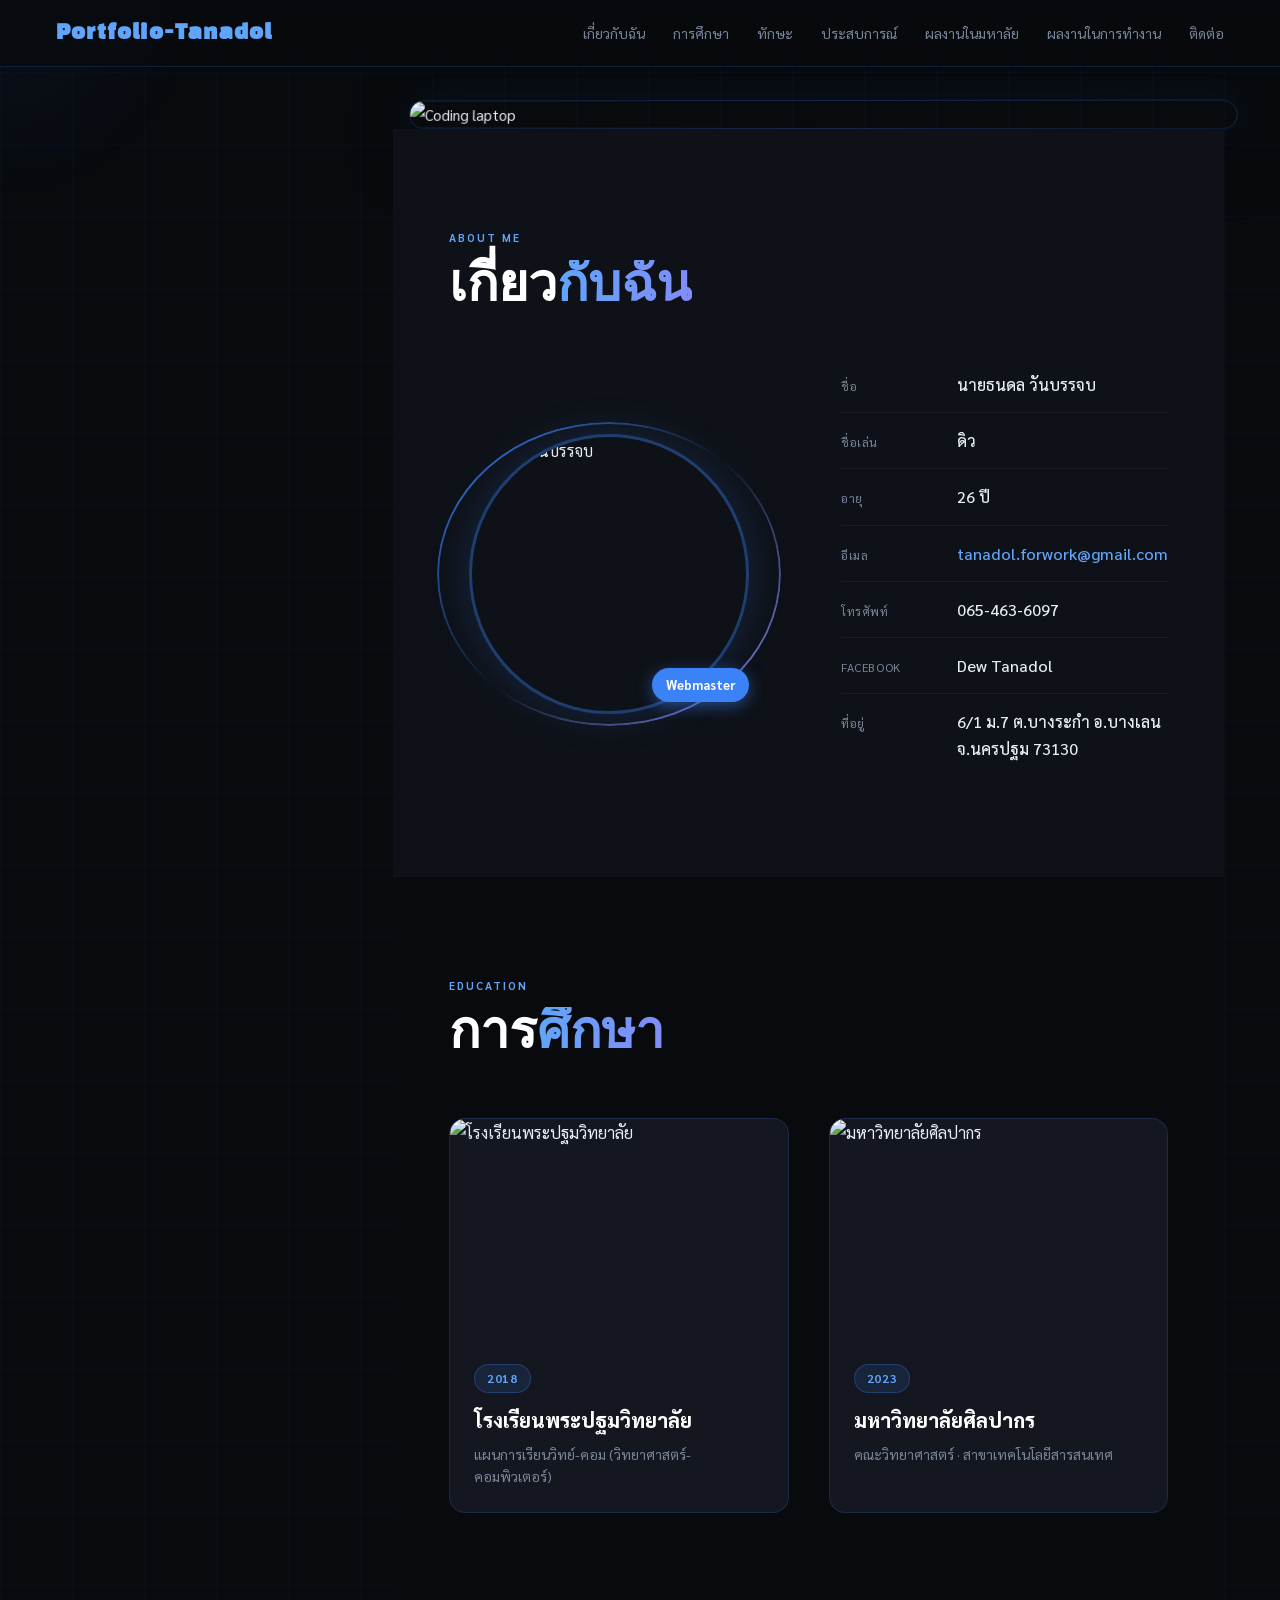
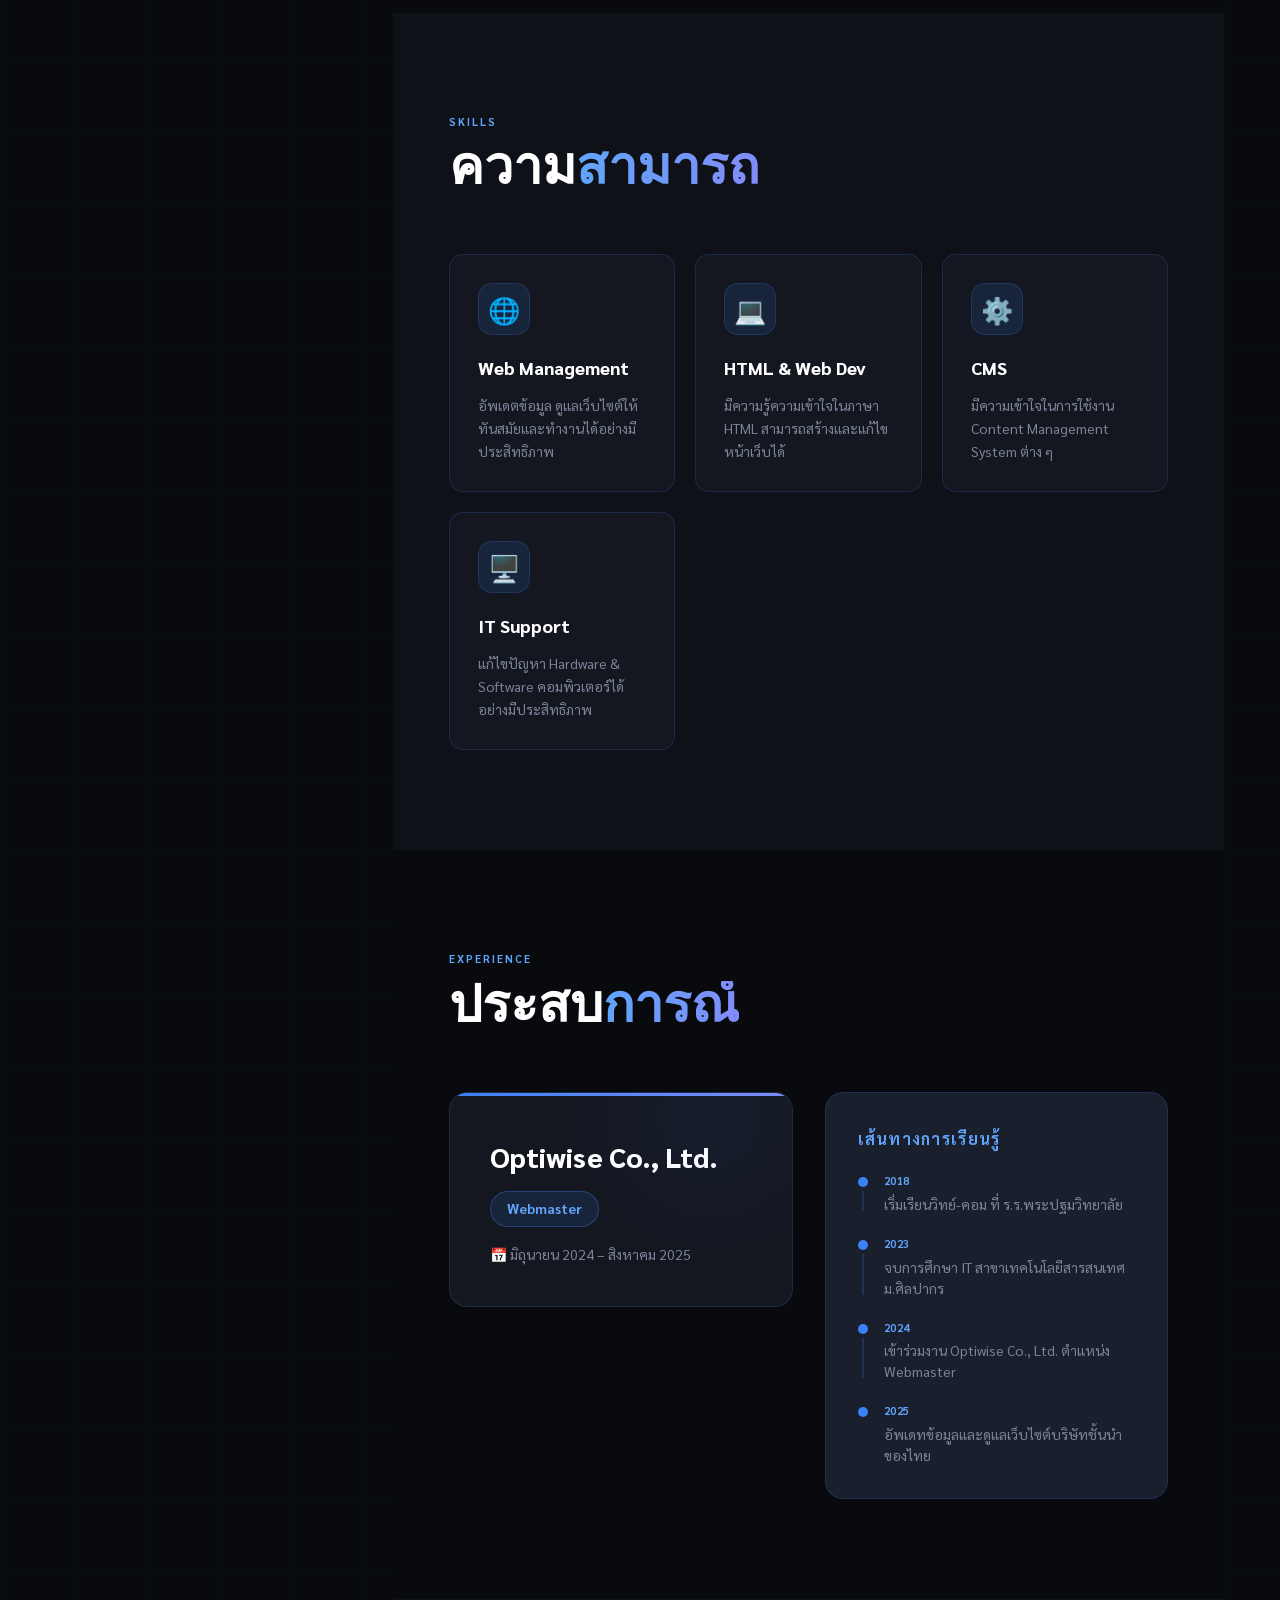
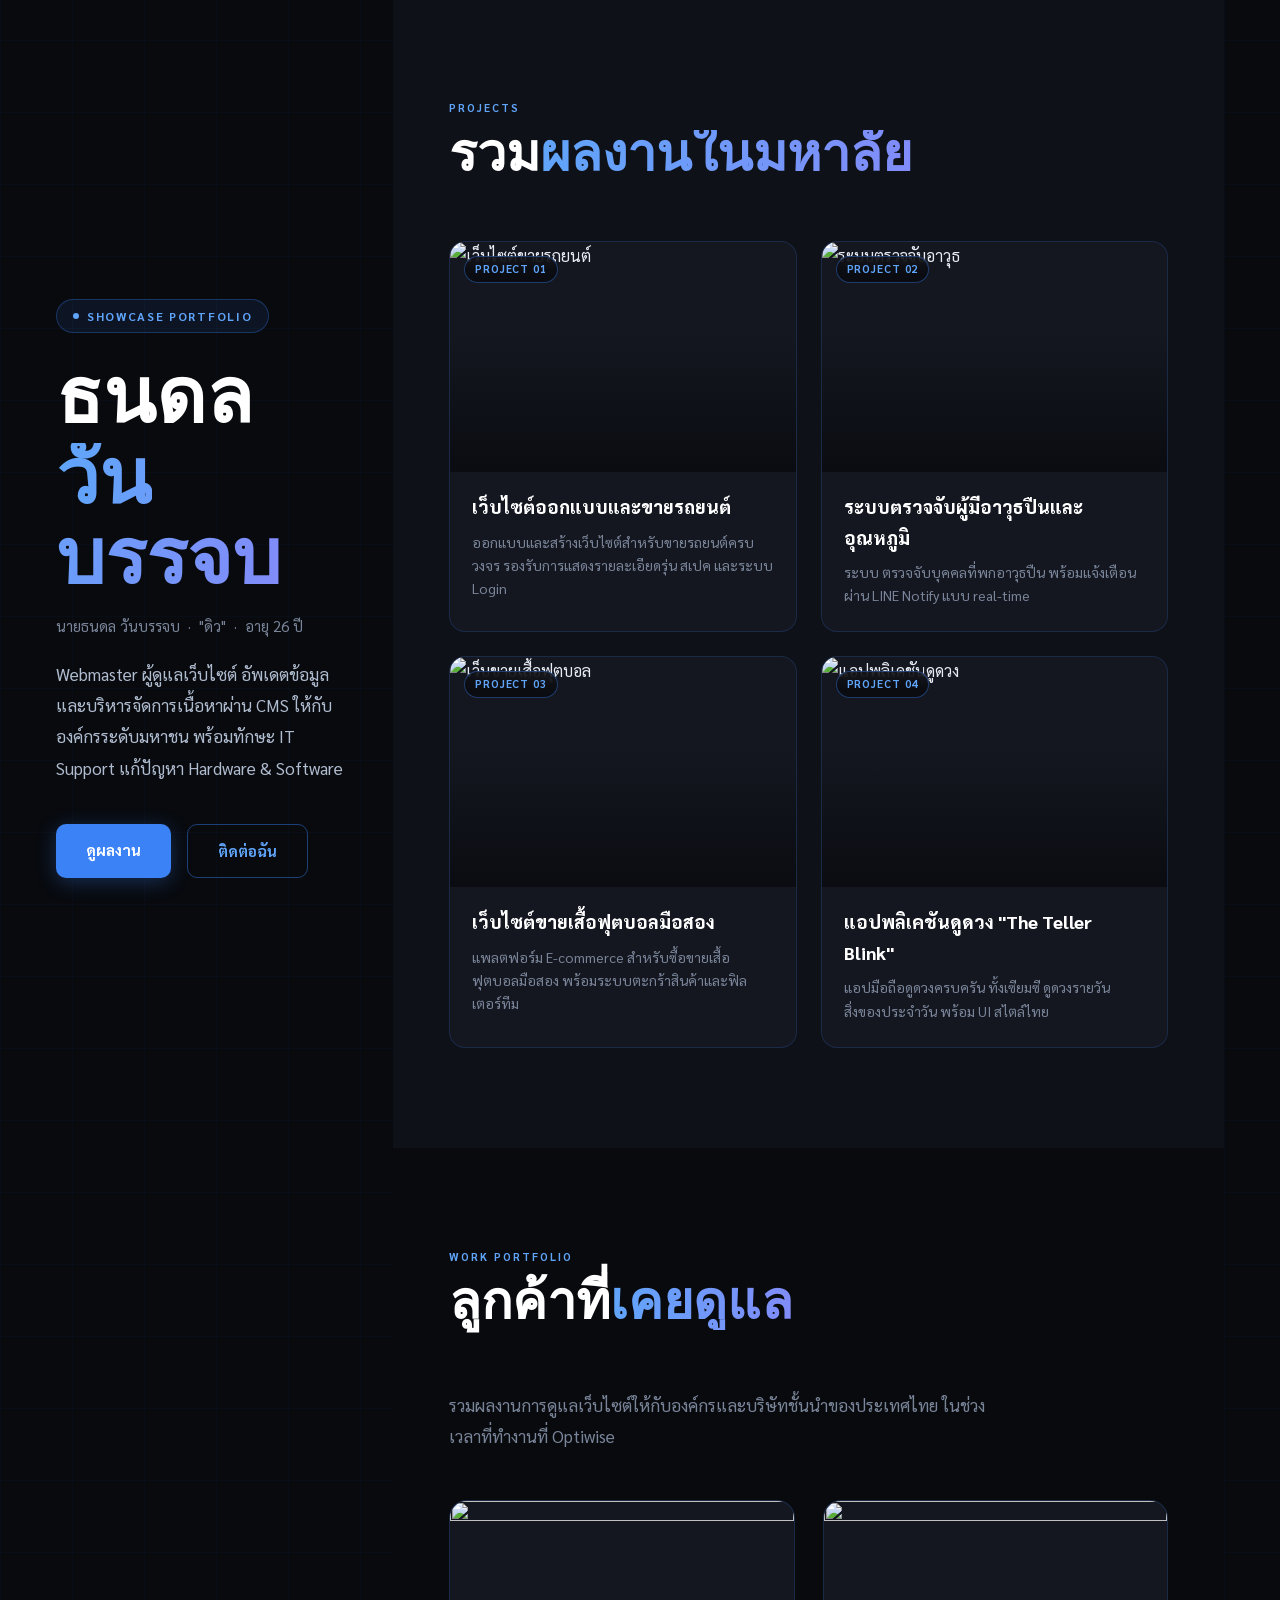
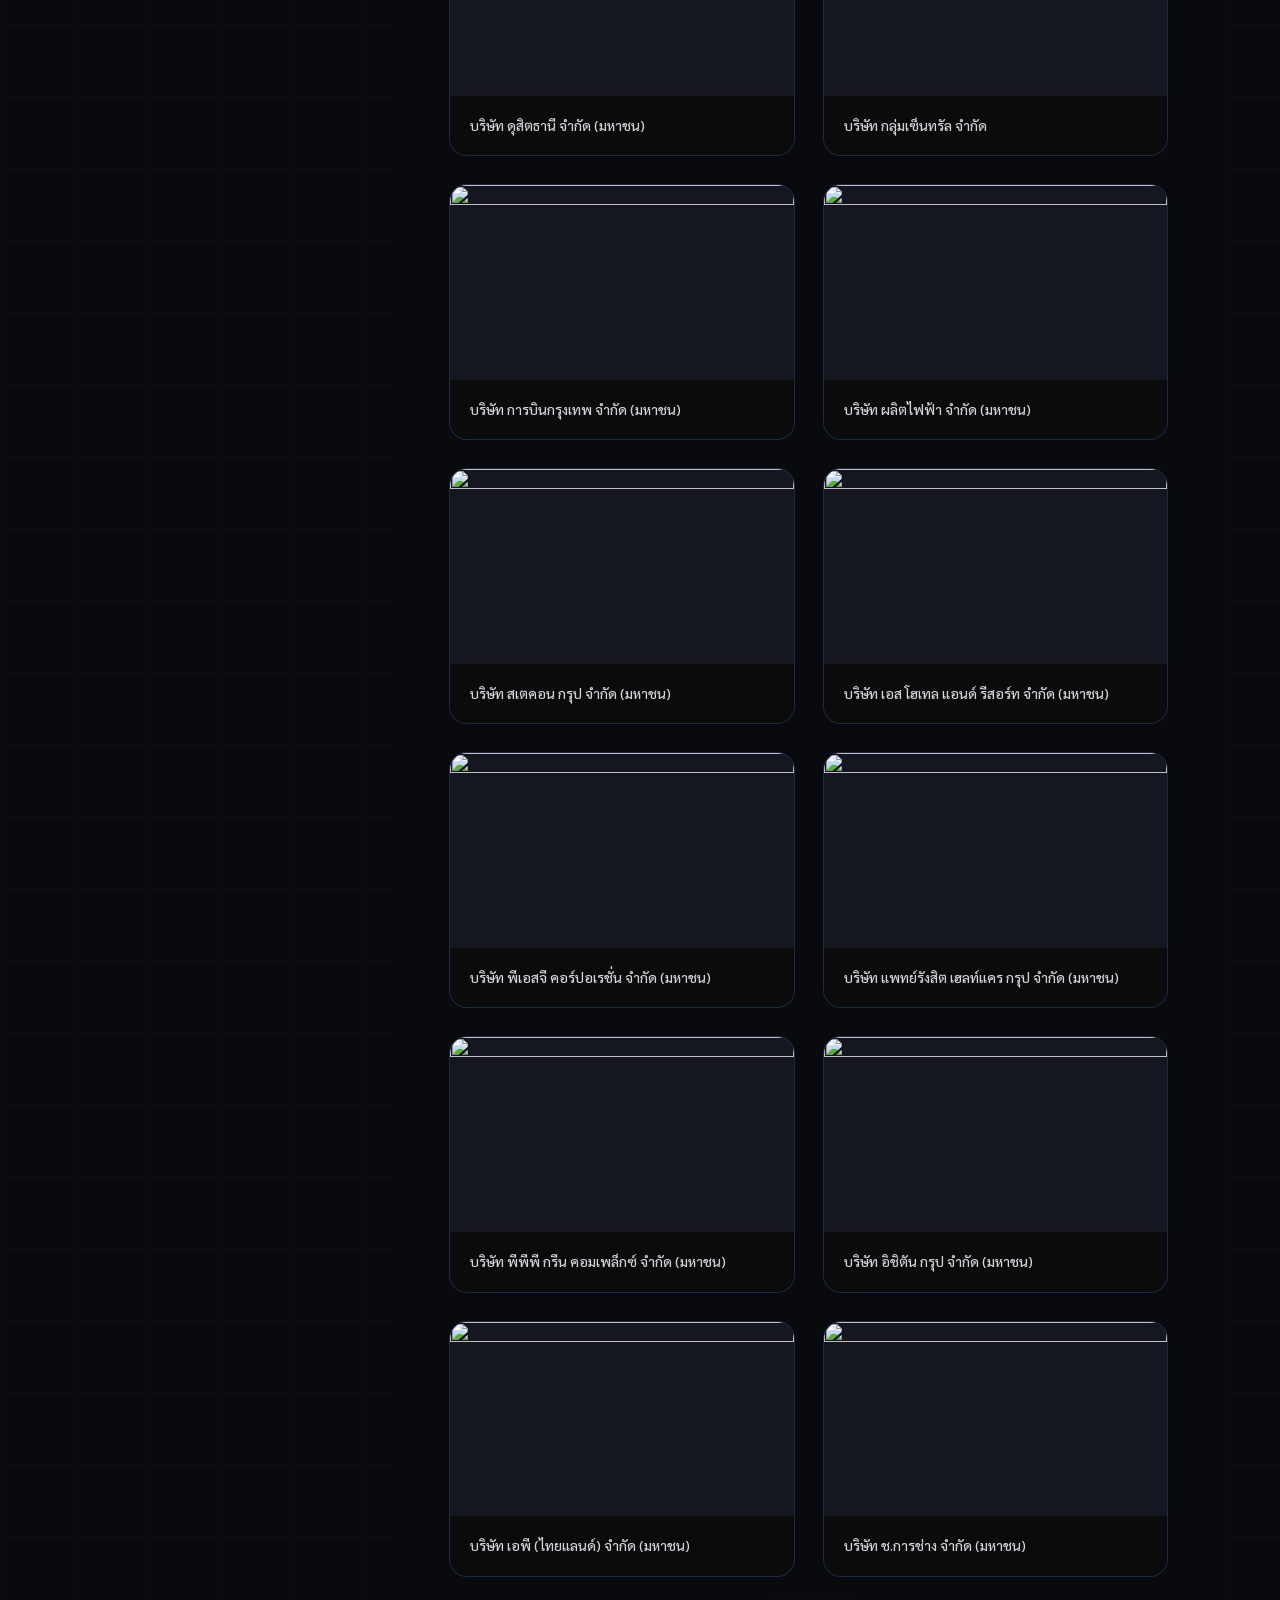
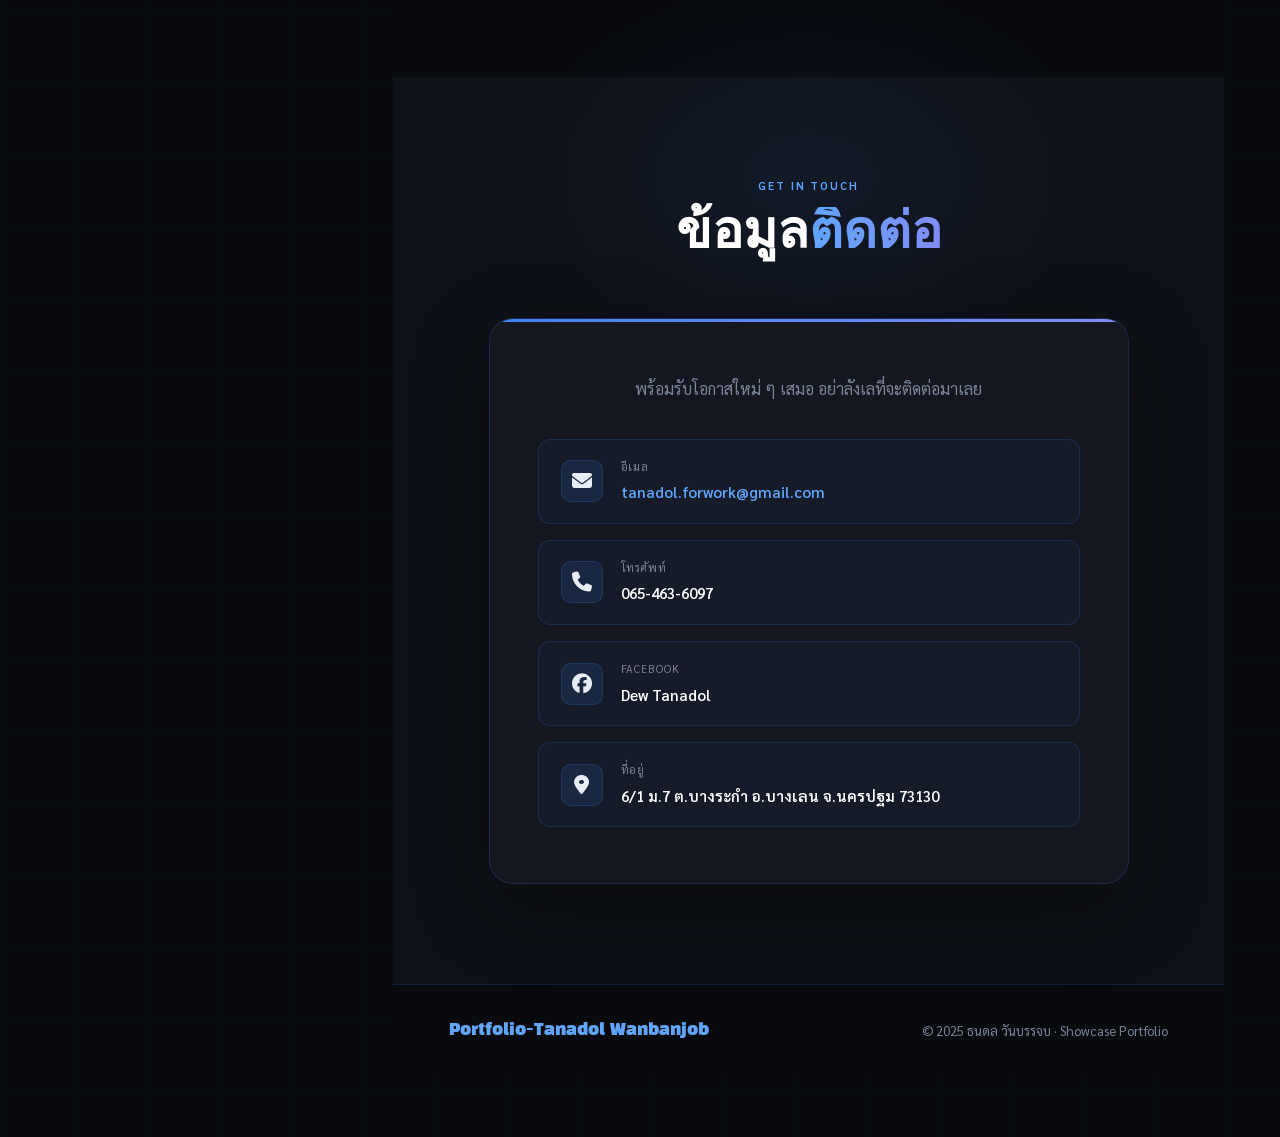
==== commit bbb97122: "Update index.html" ====
--- a/index.html
+++ b/index.html
@@ -72,6 +72,7 @@
           <div class="stat-lbl"></div>
         </div>
       </div> -->
+        <!--
       <div class="hero-stats">
         <div class="stat-pill">
           <div class="stat-num">2+</div>
@@ -88,6 +89,7 @@
       </div>
     </div>
   </section>
+     -->
 
   <!-- ABOUT -->
   <section id="about">
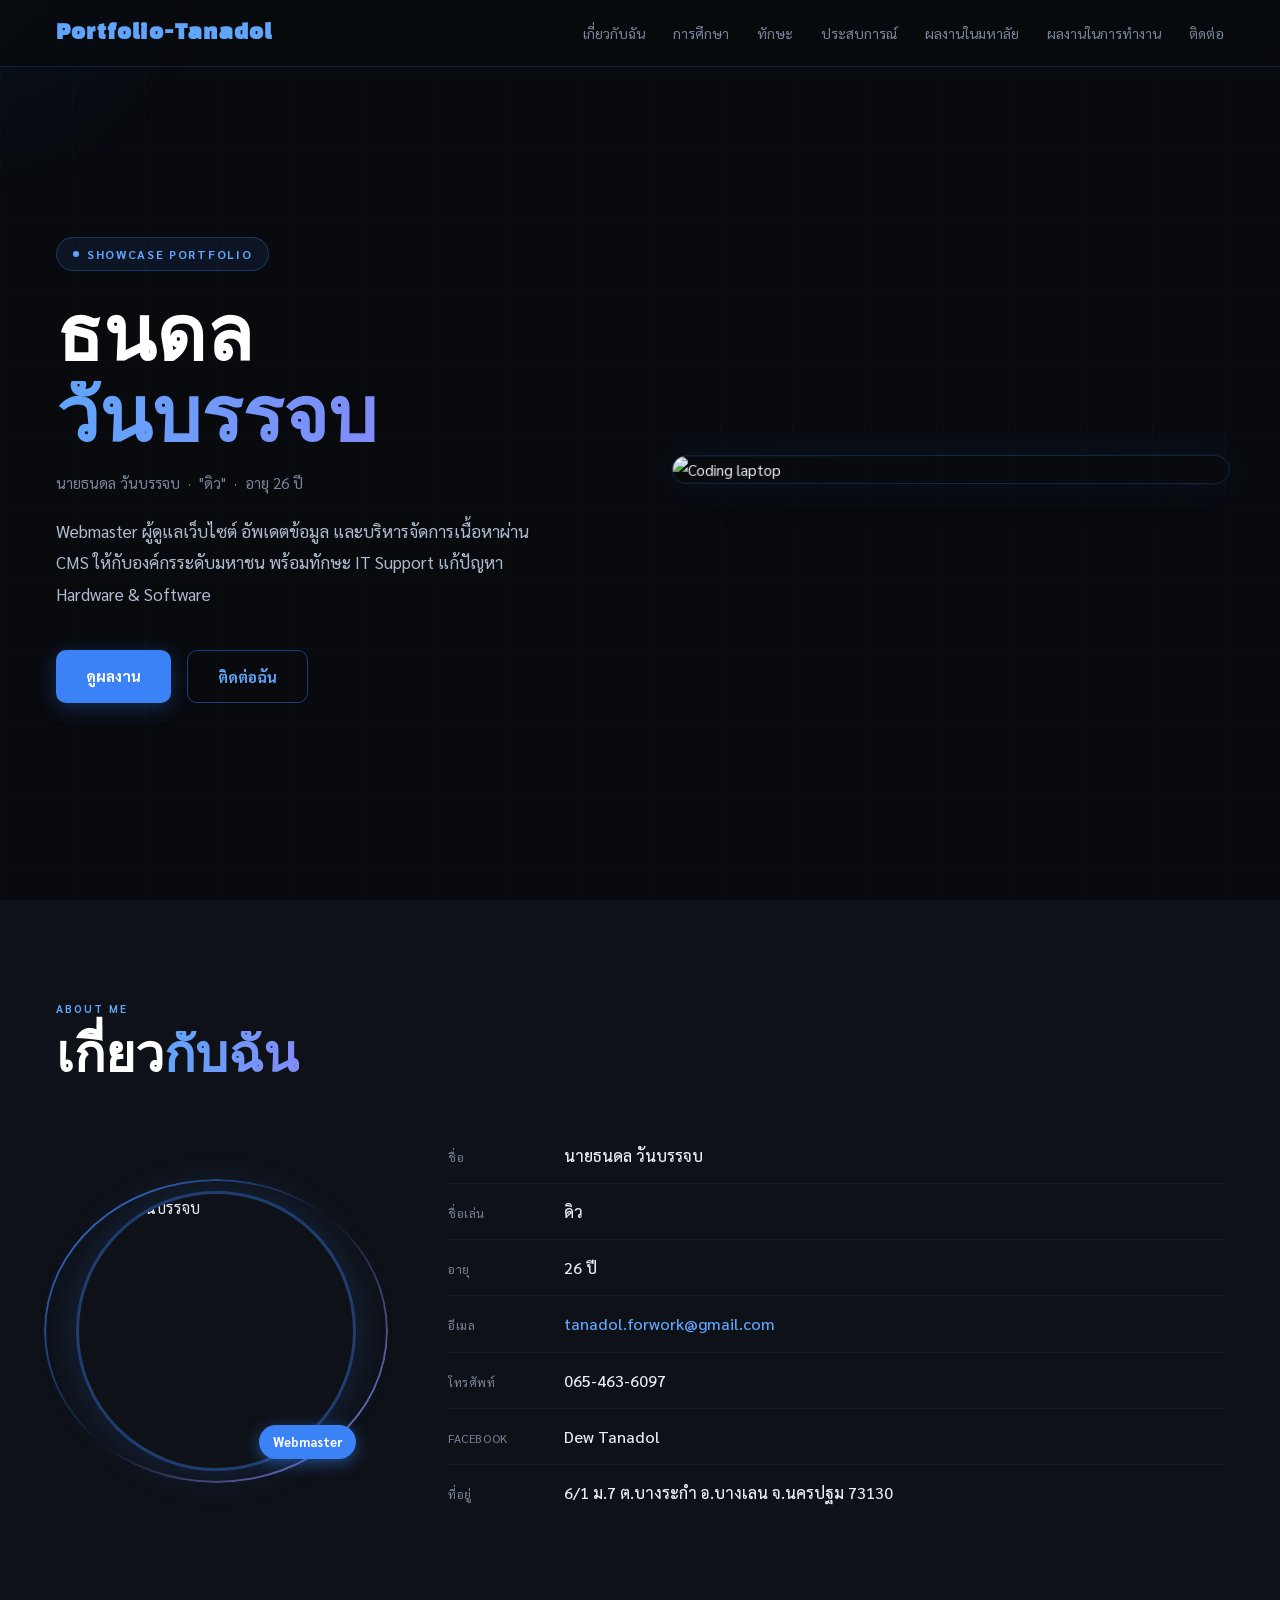
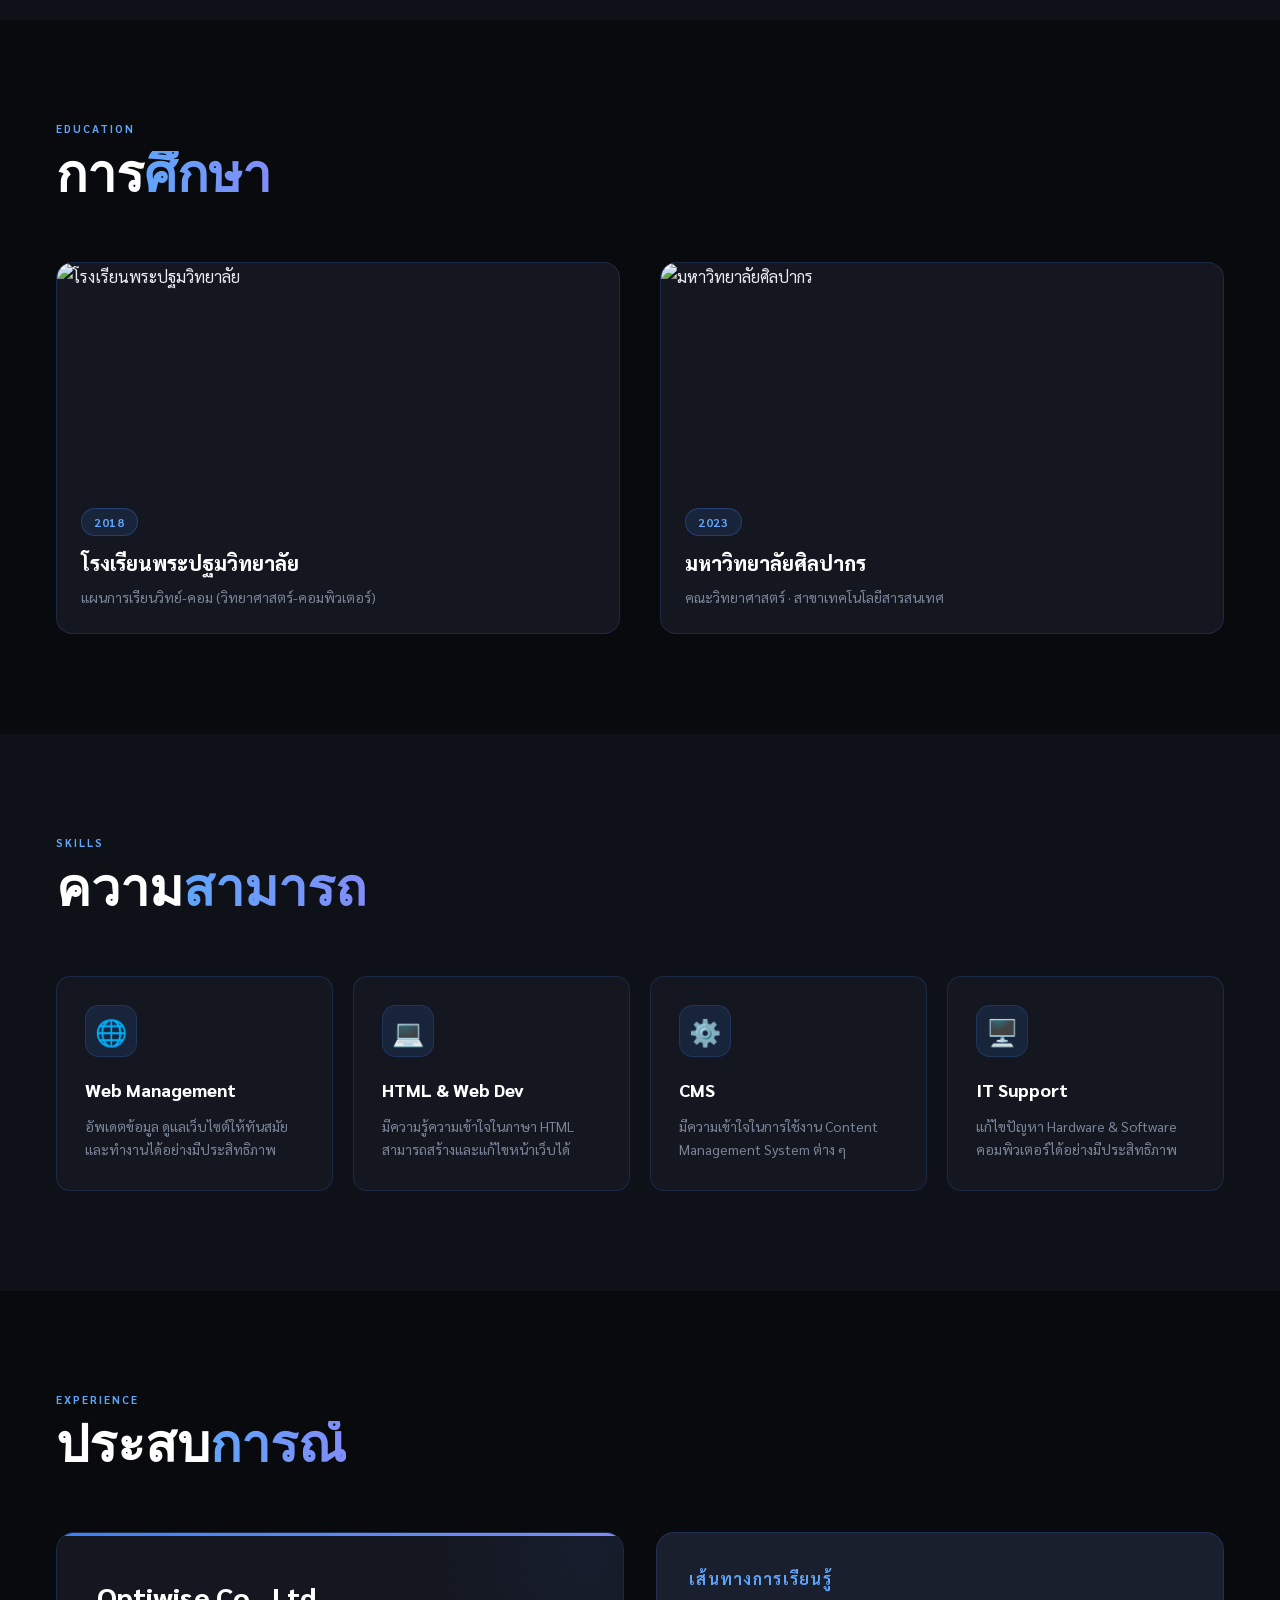
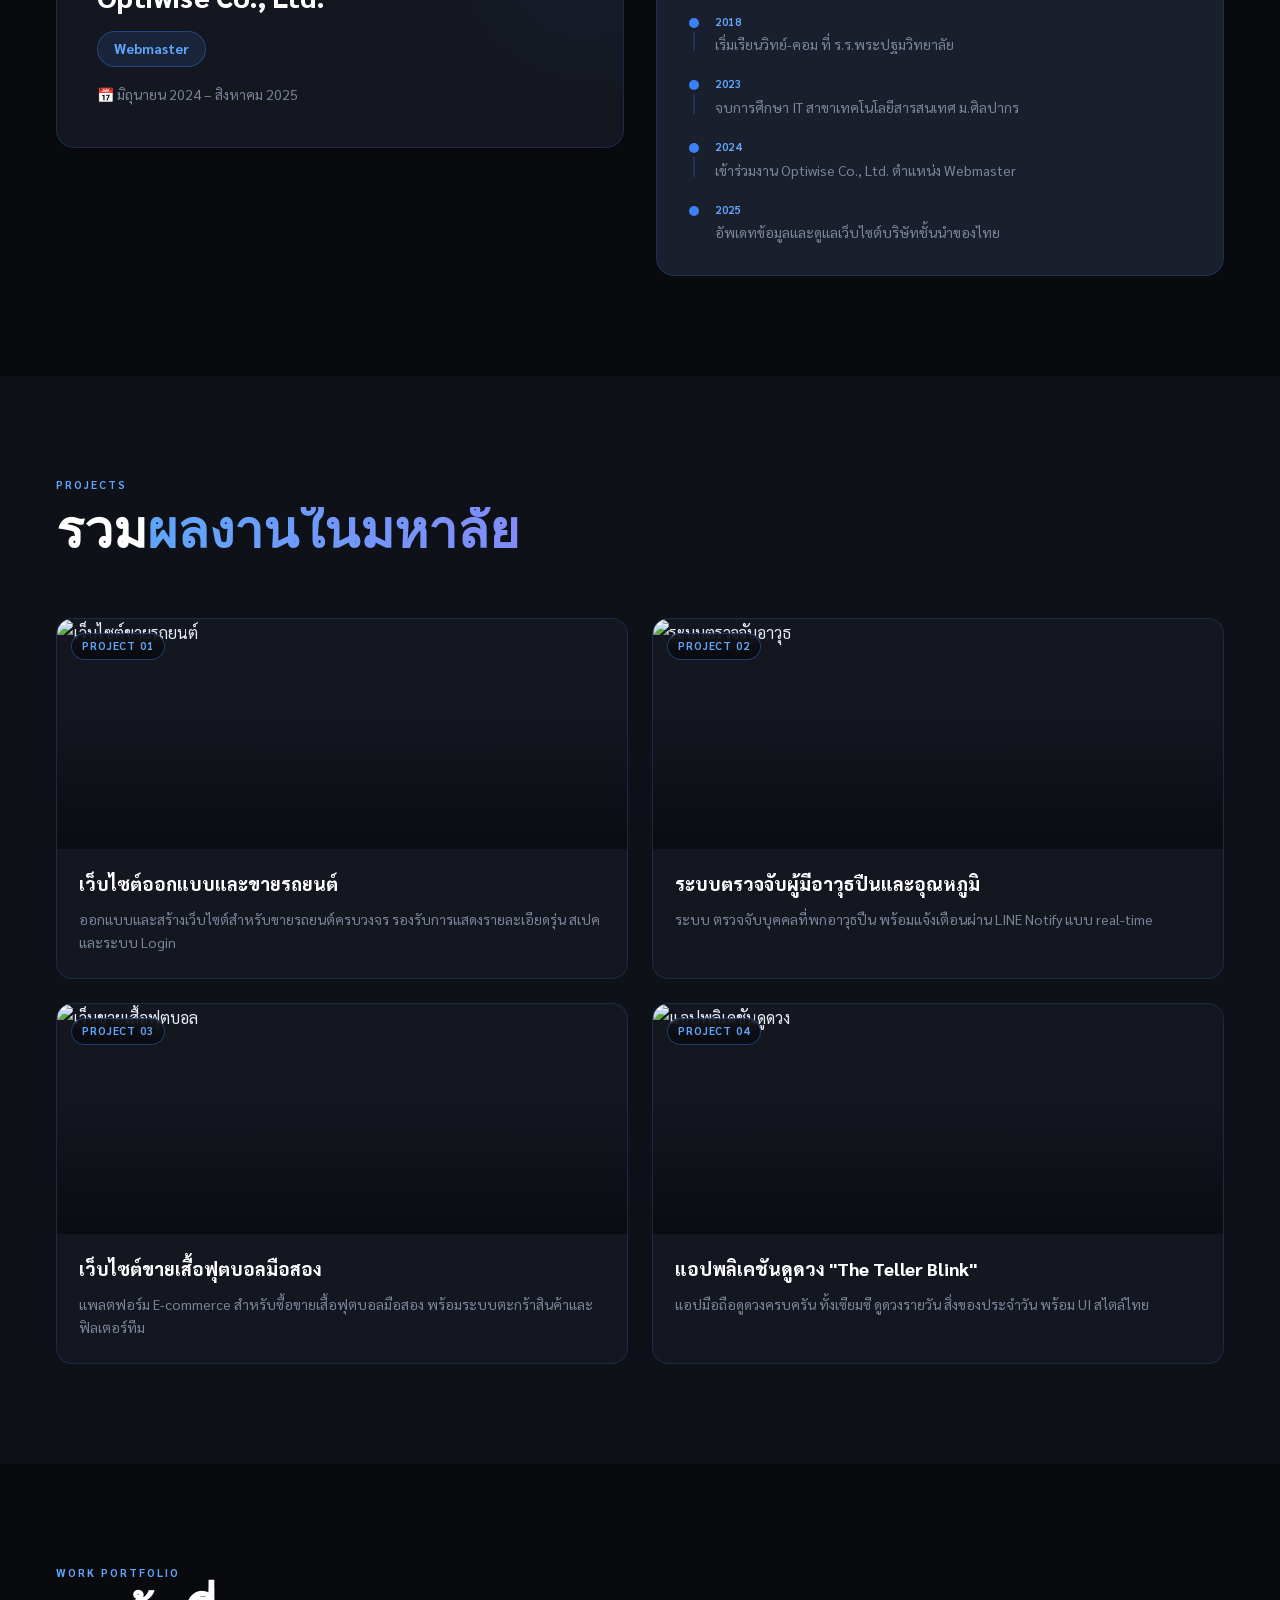
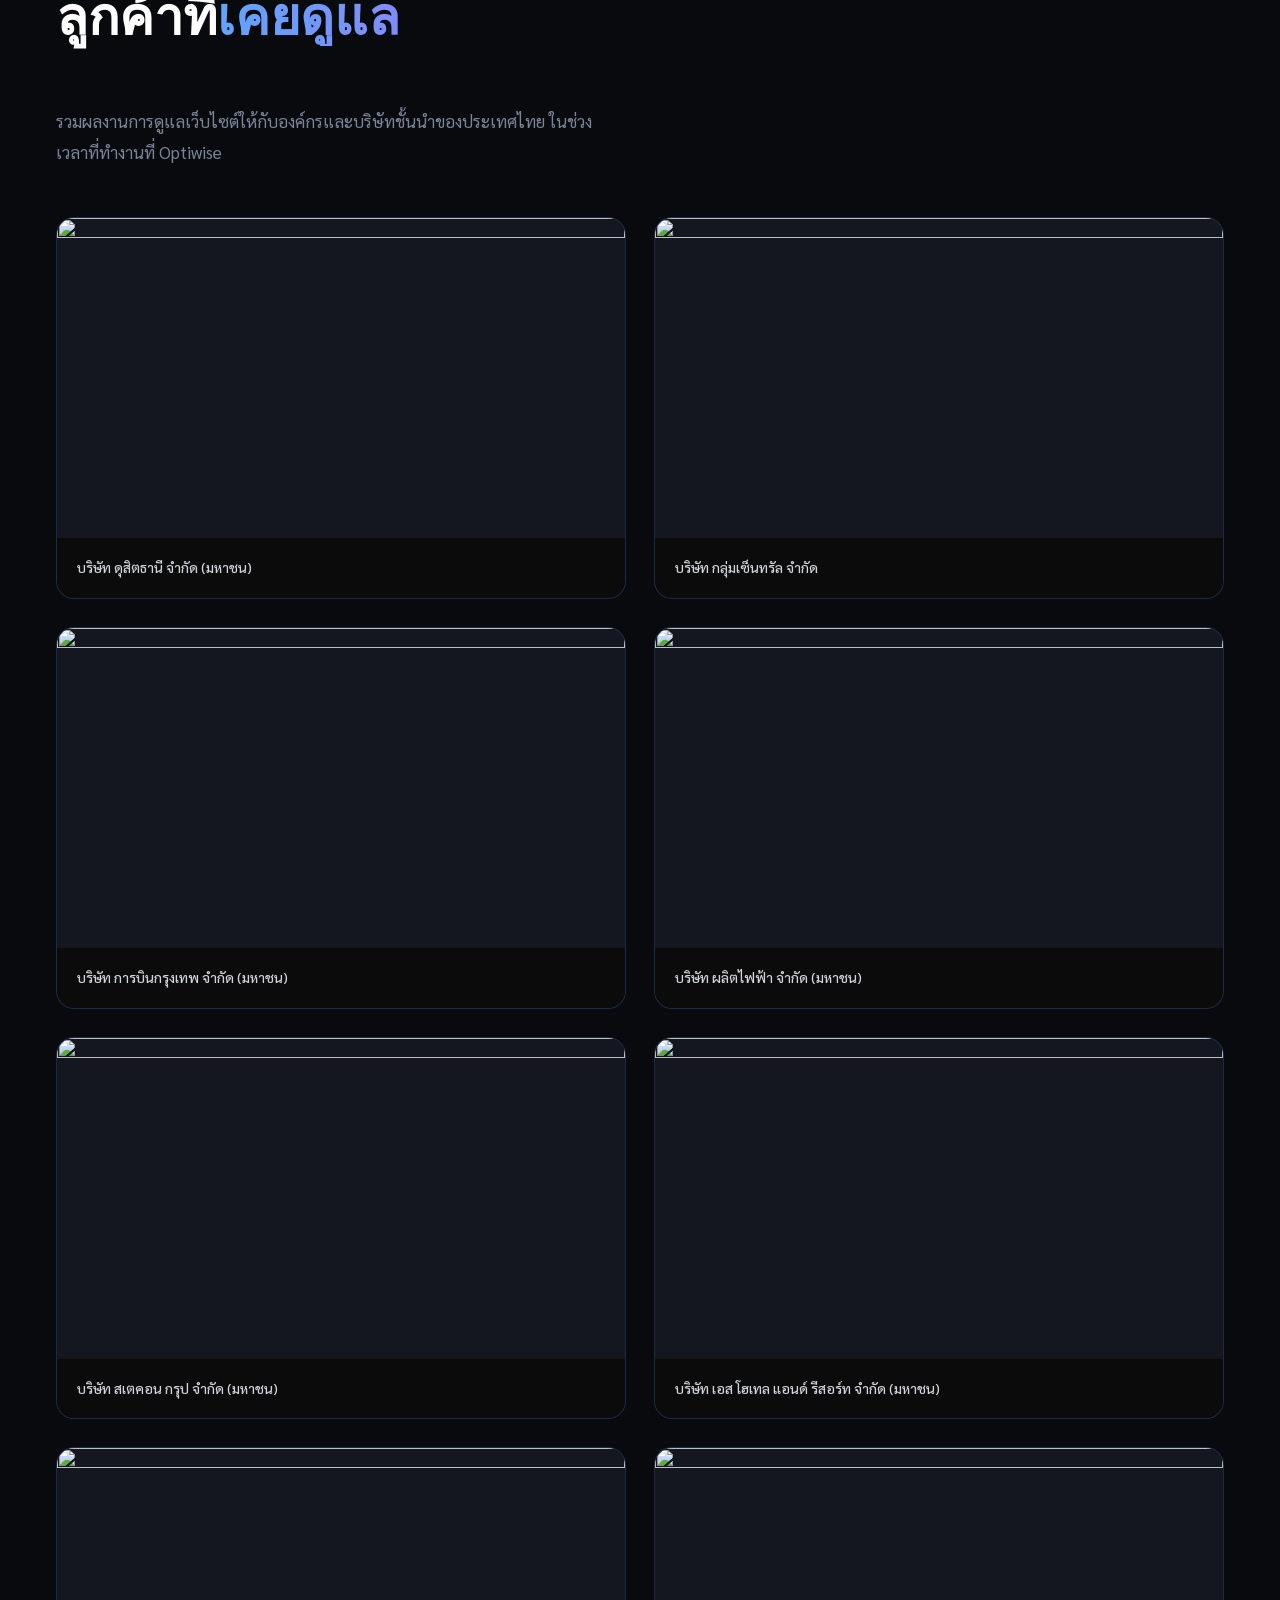
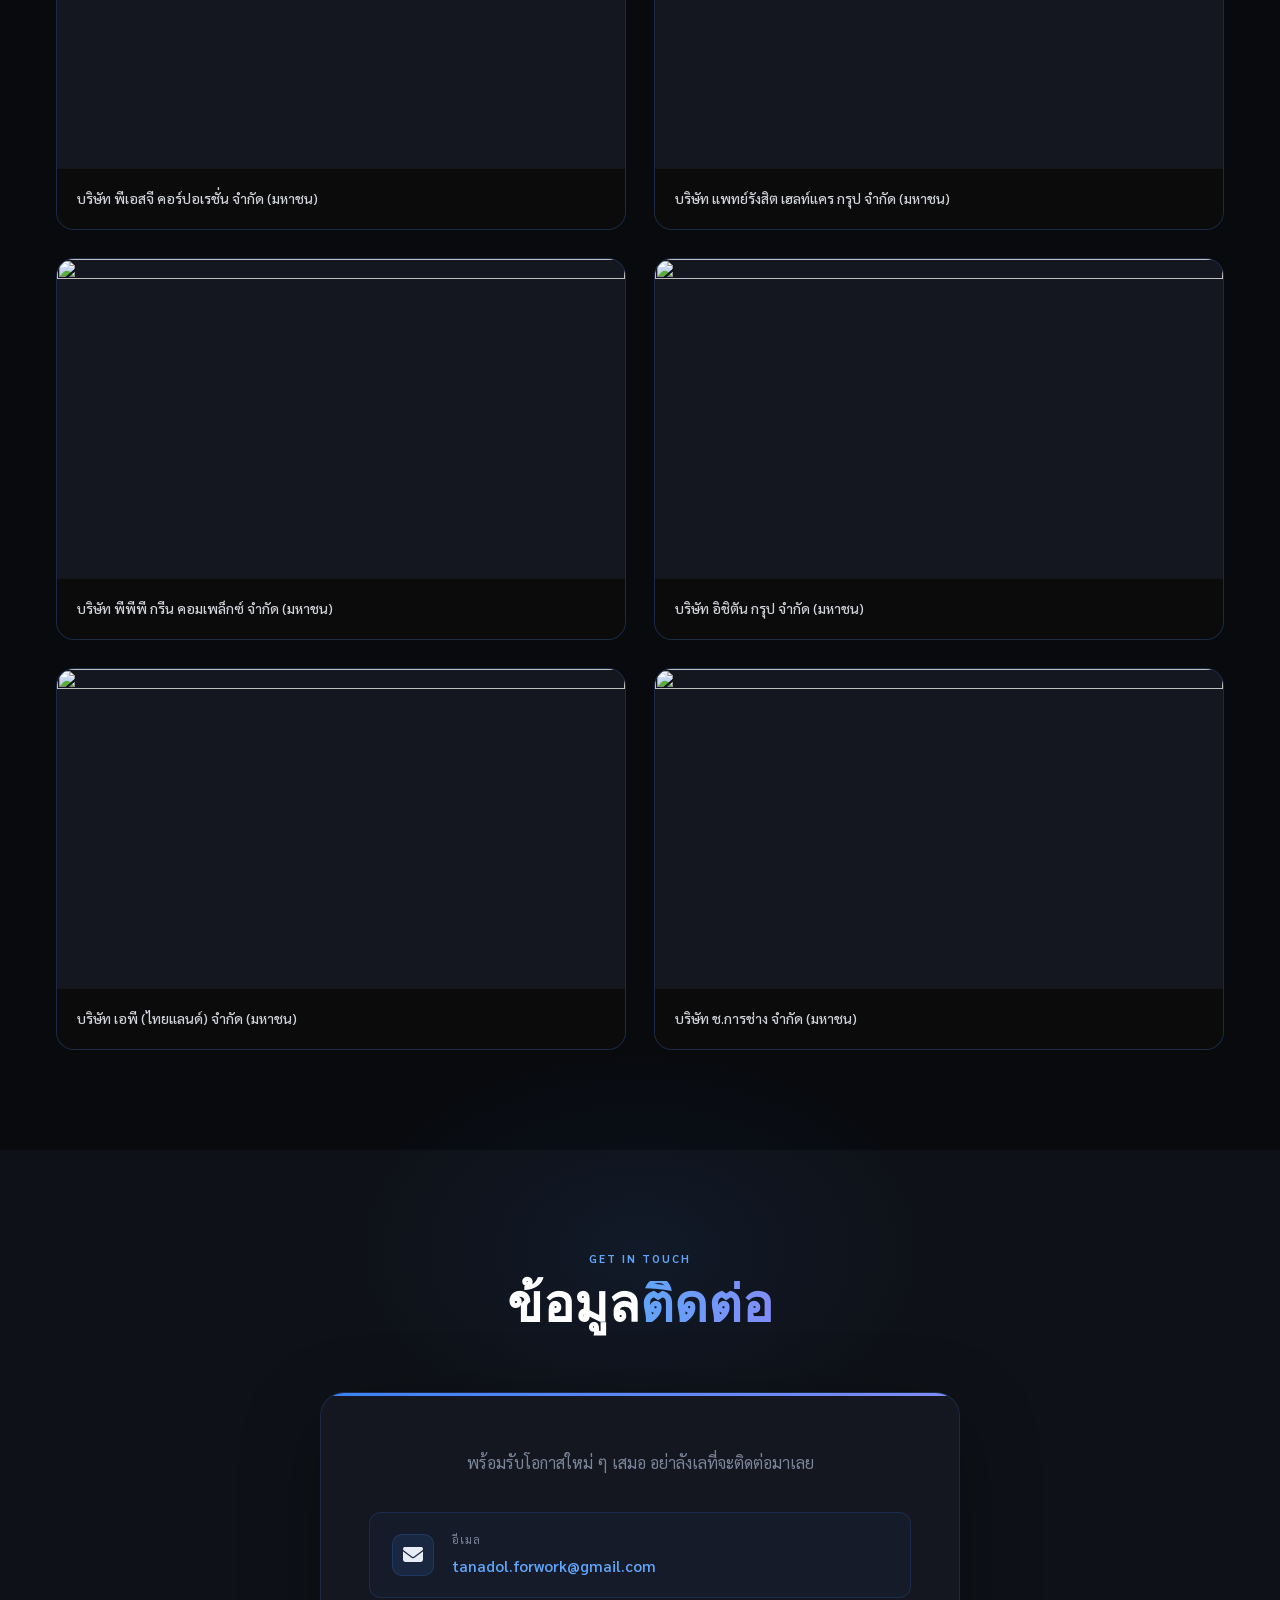
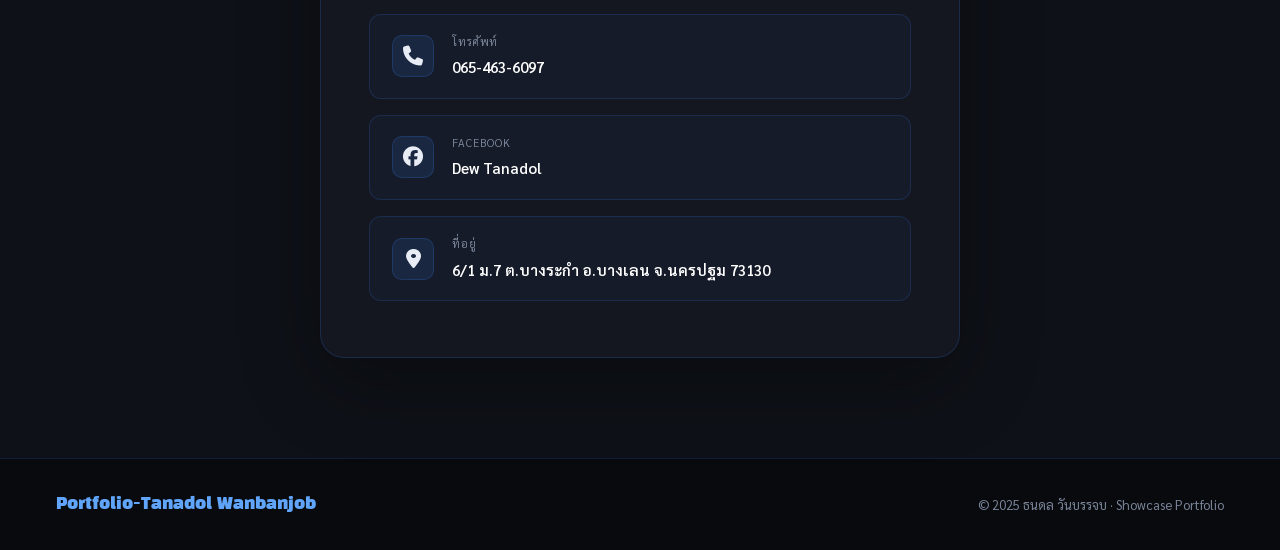
==== commit bf7ebc11: "Fix HTML closing tag in index.html" ====
--- a/index.html
+++ b/index.html
@@ -86,10 +86,10 @@
           <div class="stat-num">4+</div>
           <div class="stat-lbl">โปรเจค</div>
         </div>
-      </div>
-    </div>
-  </section>
-     -->
+      </div>-->
+    </div>
+  </section>
+     
 
   <!-- ABOUT -->
   <section id="about">
